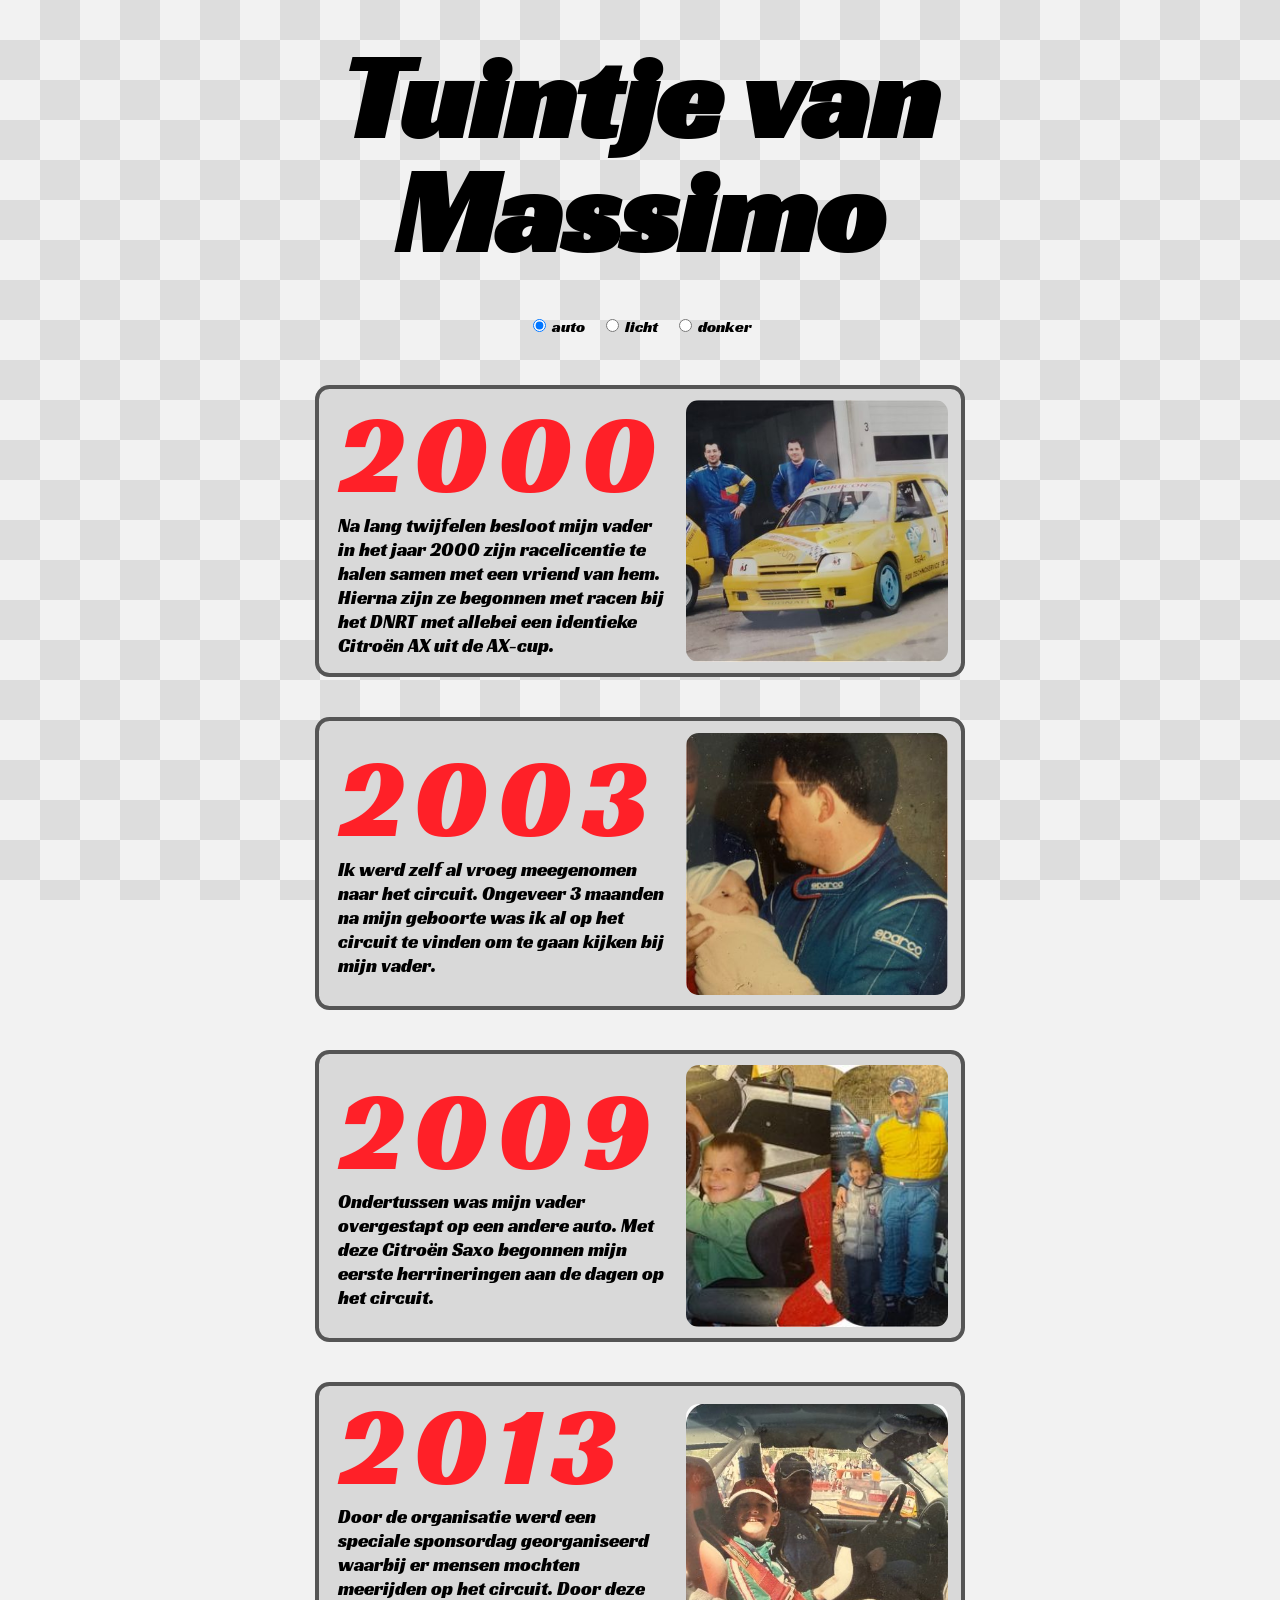
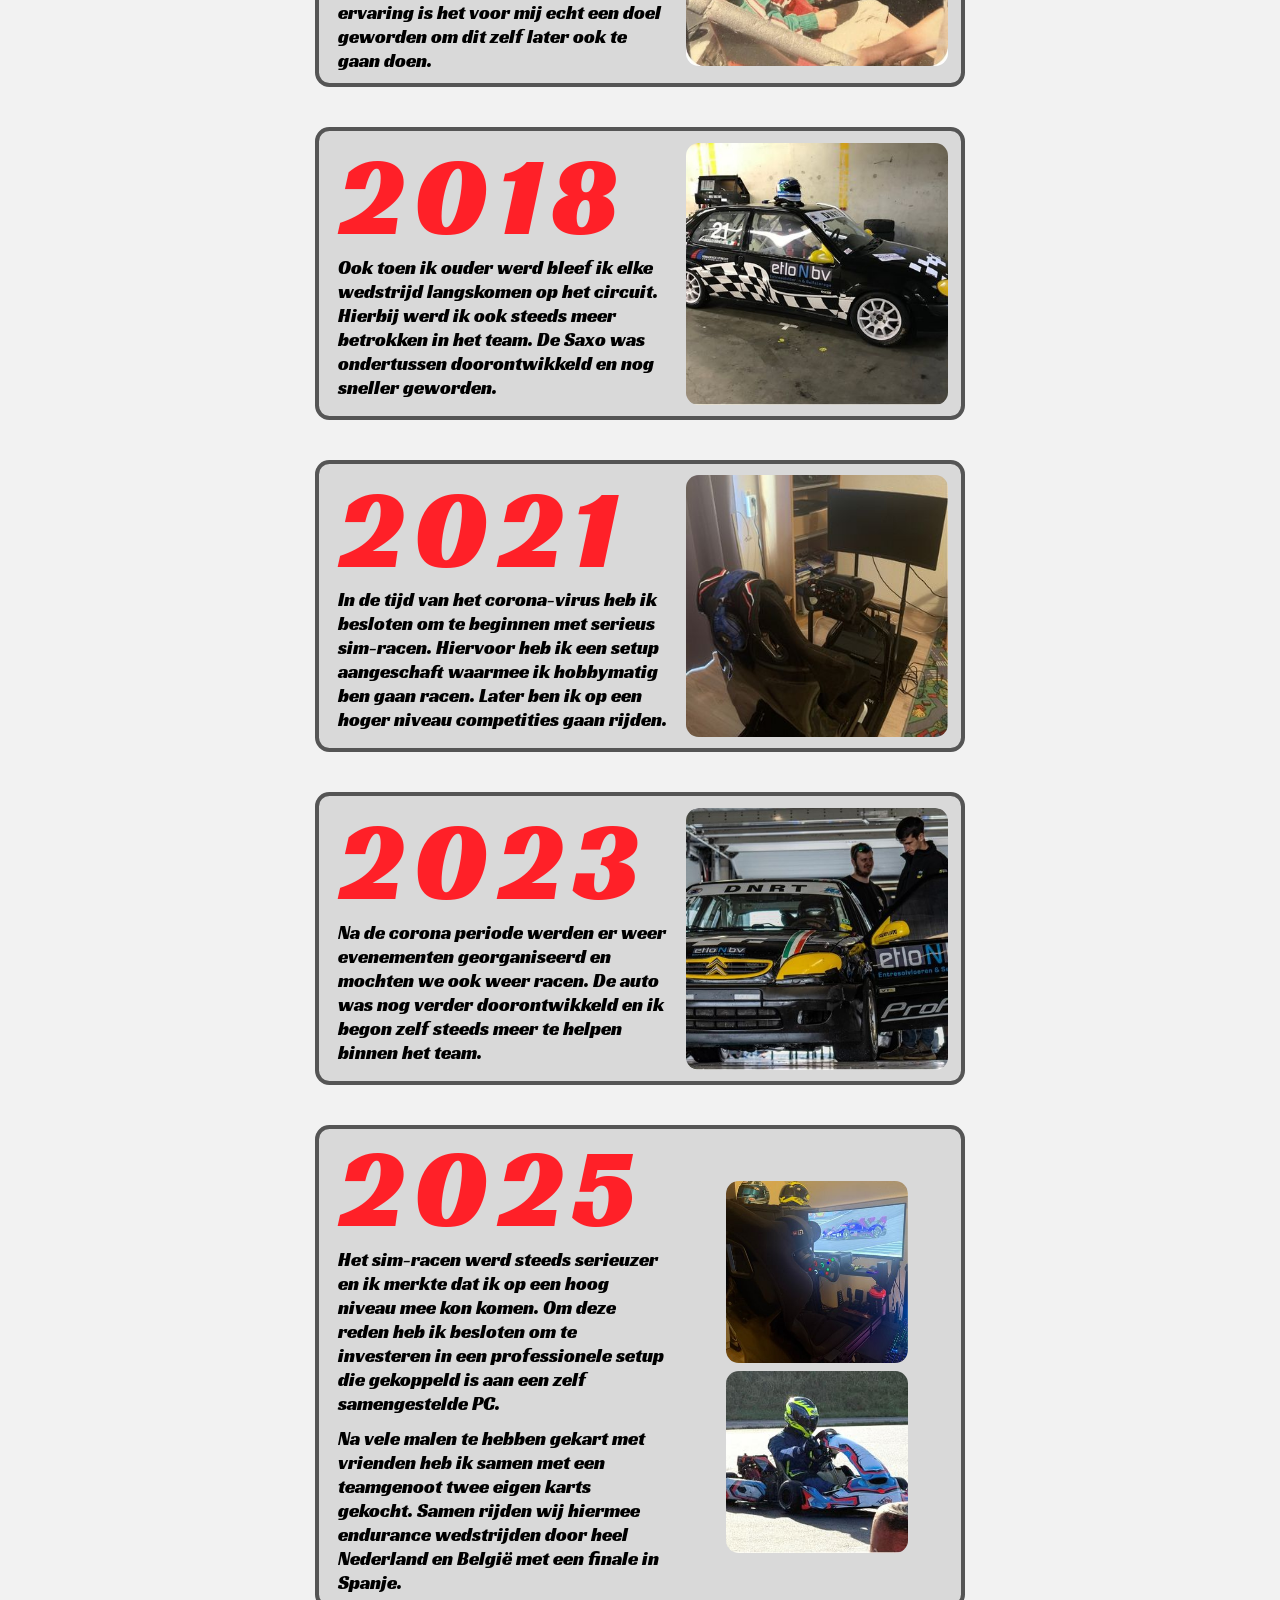
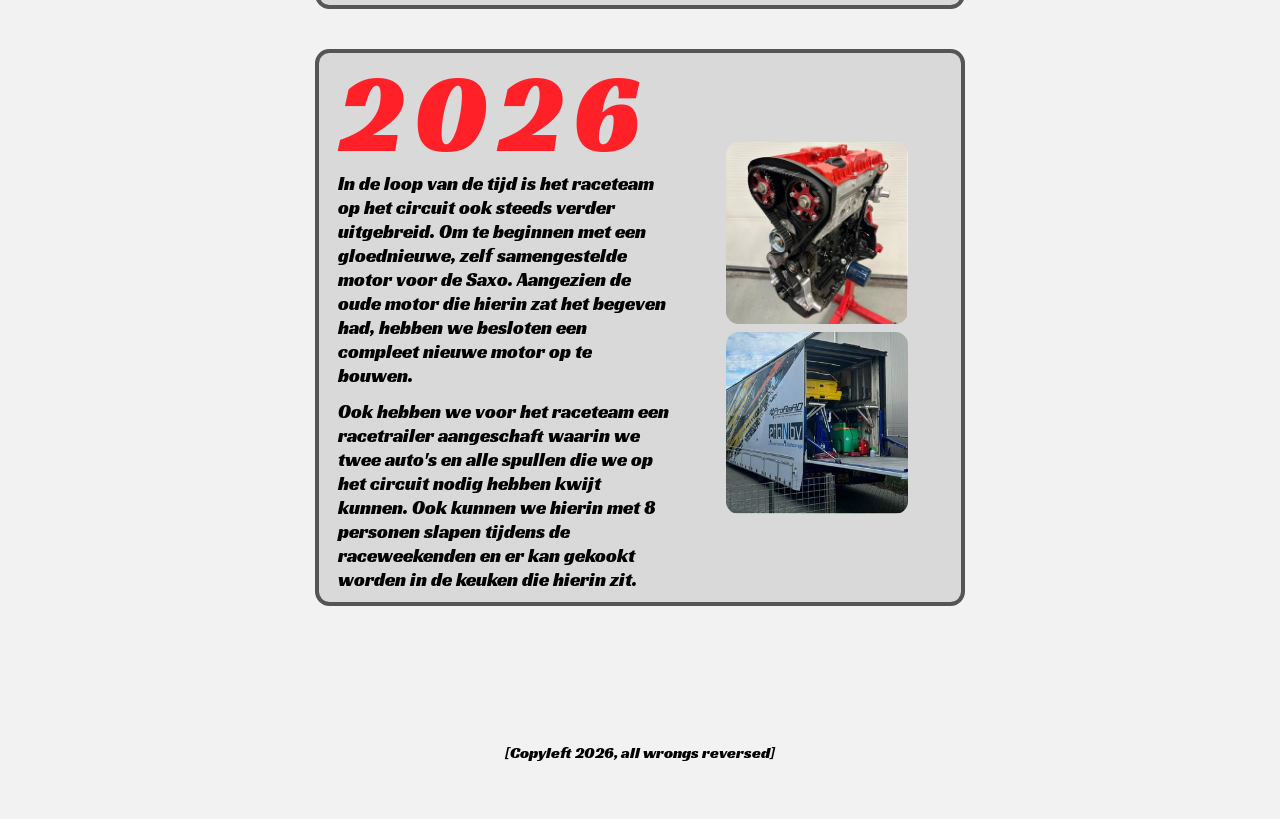
==== index.html @ b7ba2914 "feedback verwerkt (geen classes gebruiken) + netheid code verbeterd" ====
<!doctype html>
<html lang="en">
  <head>
    <meta charset="UTF-8" />
    <meta name="viewport" content="width=device-width, initial-scale=1.0" />
    <meta name="author" content="Massimo Benedetti" />
    <meta name="color-scheme" content="dark light" />

  
    </style>
    <title>Tuintje van Massimo</title>

    <link rel="stylesheet" href="./assets/style/normal.css" />

    <!-- Importeer het webring component, voeg jouw eigen domein toe in data-page -->
    <script
      data-page="[https://massimobenedetti.nl]"
      src="https://massimobenedetti.nl/webring.js"
      defer
    ></script>
  </head>


  <body>


   <main>

      <header>
      <h1>
        Tuintje van<br>
        Massimo

      </h1>
    </header>

  
  <nav>
    <label>
        <input type="radio" name="theme" value="auto-theme" checked>
        auto
    </label>

    <label>
        <input type="radio" name="theme" value="light-theme">
        licht
    </label>

    <label>
        <input type="radio" name="theme" value="dark-theme">
        donker
    </label>
  </nav>

      <section>
        <article>
          <h2>2000</h2>
          <p>
            Na lang twijfelen besloot mijn vader in het jaar 2000
            zijn racelicentie te halen samen met een vriend van hem.
            Hierna zijn ze begonnen met racen bij het DNRT met 
            allebei een identieke Citroën AX uit de AX-cup.
          </p>
        </article>

        <img
        src="images/2000.jpg"
        alt="Eerste raceauto papa"
        >
      </section>


      <section>
        <article>
          <h2>2003</h2>
          <p>
            Ik werd zelf al vroeg meegenomen naar het circuit. 
            Ongeveer 3 maanden na mijn geboorte was ik al op het 
            circuit te vinden om te gaan kijken bij mijn vader.
            
          </p>
        </article>

        <img
        src="images/2003.jpg"
        alt="ik als baby bij mijn vader"
        >
      </section>


      <section>
        <article>
          <h2>2009</h2>
          <p>
            Ondertussen was mijn vader overgestapt op een andere 
            auto. Met deze Citroën Saxo begonnen mijn eerste 
            herrineringen aan de dagen op het circuit.
          </p>
        </article>

        <img
        src="images/2009.jpg"
        alt="mijn eerste herrineringen op het circuit"
        >
      </section>


      <section>
        <article>
          <h2>2013</h2>
          <p>
            Door de organisatie werd een speciale sponsordag
            georganiseerd waarbij er mensen mochten meerijden
            op het circuit. Door deze ervaring is het voor mij
            echt een doel geworden om dit zelf later ook te 
            gaan doen.
          </p>
        </article>

        <img
        src="images/2013.jpg"
        alt="meerijden tijdens een sponsordag"
        >
      </section>


      <section>
        <article>
          <h2>2018</h2>
          <p>
           Ook toen ik ouder werd bleef ik elke wedstrijd
           langskomen op het circuit. Hierbij werd ik ook
           steeds meer betrokken in het team. De Saxo was
           ondertussen doorontwikkeld en nog sneller geworden.
          </p>
        </article>

        <img
        src="images/2018.jpg"
        alt="Raceauto 2018"
        >
      </section>


      <section>
        <article>
          <h2>2021</h2>
          <p>
            In de tijd van het corona-virus heb ik besloten om
            te beginnen met serieus sim-racen. Hiervoor heb ik
            een setup aangeschaft waarmee ik hobbymatig ben 
            gaan racen. Later ben ik op een hoger niveau
            competities gaan rijden.
          </p>
        </article>

        <img
        src="images/2021.jpg"
        alt="Mijn simrace setup"
        >
      </section>


      <section>
        <article>
          <h2>2023</h2>
          <p>
            Na de corona periode werden er weer evenementen 
            georganiseerd en mochten we ook weer racen.
            De auto was nog verder doorontwikkeld en ik begon
            zelf steeds meer te helpen binnen het team.
          </p>
        </article>

        <img
        src="images/2023.jpg"
        alt="Ik tijdens een raceweekend"
        >
      </section>


      <section>
        <article>
          <h2>2025</h2>
          <p>
            Het sim-racen werd steeds serieuzer en ik merkte
            dat ik op een hoog niveau mee kon komen. Om deze
            reden heb ik besloten om te investeren in een
            professionele setup die gekoppeld is aan een 
            zelf samengestelde PC.
          </p>

          <p>
            Na vele malen te hebben gekart met vrienden heb ik
            samen met een teamgenoot twee eigen karts gekocht.
            Samen rijden wij hiermee endurance wedstrijden door 
            heel Nederland en België met een finale in Spanje.
          </p>
        </article>

        <figure>
          <img
          src="images/2025-1.jpg"
          alt="Mijn simrace setup"
          >

          <img
          src="images/2025-2.jpg"
          alt="Mijn kart"
          >
        </figure>
      </section>


      <section>
        <article>
        <h2>2026</h2>
        <p>
          In de loop van de tijd is het raceteam op het circuit
          ook steeds verder uitgebreid. Om te beginnen met een 
          gloednieuwe, zelf samengestelde motor voor de Saxo.
          Aangezien de oude motor die hierin zat het begeven had,
          hebben we besloten een compleet nieuwe motor op te bouwen.
        </p>

        <p>
          Ook hebben we voor het raceteam een racetrailer
          aangeschaft waarin we twee auto's en alle spullen die 
          we op het circuit nodig hebben kwijt kunnen. Ook kunnen
          we hierin met 8 personen slapen tijdens de raceweekenden
          en er kan gekookt worden in de keuken die hierin zit.
        </p>
      </article>

      <figure>
        <img
        src="images/2026-1.jpg"
        alt="De nieuwe racemotor"
        >

        <img
        src="images/2026-2.jpg"
        alt="De racetrailer"
        >
      </figure>
    </section>

      </main>

    <footer>
      <p>[Copyleft 2026, all wrongs reversed]</p>
    </footer>
    
  </body>
</html>
---- assets/style/normal.css ----
/* HIER KOMT JOUW CSS */
@font-face {
  font-family: "Racing Sans One";
  src: url("../../../fonts/RacingSansOne-Regular kopie.ttf") format("truetype");
  font-weight: 400;
  font-style: normal;
}


html {
  color-scheme: light dark;

  --background: light-dark(#f2f2f2, #242424);
  --card-background: light-dark(#d9d9d9, #303030);
  --color: light-dark(#000000, #ffffff);
  --border: light-dark(#555555, #a9a9a9);
  --pattern: light-dark(#dddddd, #2d2d2d);
  --accent: #ff2028;
}

html:has( [value="light-theme"]:checked ) {
  color-scheme:light;
}

html:has( [value="dark-theme"]:checked ) {
  color-scheme:dark;
}

body {
  
  background-color: var(--background);
  color: var(--color);

  font-family: "Racing Sans One", sans-serif;
}


/* ACHTERGROND */
body {
  background-color: var(--background);

  background-image:
  linear-gradient(
    45deg,
    var(--pattern) 25%,
    transparent 25%,
    transparent 75%,
    var(--pattern) 75%
  ),
  linear-gradient(
    45deg,
    var(--pattern) 25%,
    transparent 25%,
    transparent 75%,
    var(--pattern) 75%
  );
  background-size: 5em 5em;
  background-position:
  0 0,
  2.5em 2.5em;

  background-attachment: fixed;
  
}

/* PAGINA */
main {
  width: min(100%, 650px);
  margin: 0 auto;
  padding: 2em 1.2em 3em;
}

/* DARKLIGHT WISSELAAR*/

nav {
  display: flex;
  justify-content: center;
  gap: 1em;
  margin-bottom: 3em;
  color: var(--color);
}

nav label {
  cursor: pointer;
}


/* TITEL */
header {
  text-align: center;
  margin-bottom: 3em;
}

header h1 {
  margin: 0;
  color: var(--color);
  font-family: "Racing Sans One", sans-serif;
  line-height: 0.95;
  font-style: normal;
  font-size: 120px;
}

/* BLOKKEN TIJDLIJN */
section {
  display: grid;
  grid-template-columns: 1fr;
  gap: 1em;
  margin-bottom: 2.5em;
  padding: 0.7em 0.8em 0.7em 1.2em;
  background-color: var(--card-background);
  border: 4px solid var(--border);
  border-radius: 0.9em;
}

/* LAYOUT LAPTOP FORMAAT */
@media (width > 40em) {
  section {
    grid-template-columns: 19fr 15fr;
    align-items: center;
  }
}

/* JAARTALLEN */
section article h2 {
  margin: 0 0 0.1em;
  color: #ff2028;
  font-family: "Racing Sans One" , sans-serif;
  font-size: clamp(5rem, 20vw, 7rem);
  line-height: 0.85;
  font-style: normal;
  font-weight: 400;
  letter-spacing: 0.08em;
}

/* TEKSTEN */
section article p {
  margin: 0.6em 0 0;
  color: var(--color);
  font-family: "Racing Sans One", sans-serif;
  font-size: clamp(0.85rem, 2.8vw, 1.2rem);
  line-height: 1.25;
  font-style: normal;
  font-weight: 400;
}

/* ENKELE AFBEELDINGEN */
section > img {
  display: block;
  width: 100%;
  aspect-ratio: 1/1;
  object-fit: cover;
  border-radius: 0.8em;
}

/* DUBBELE AFBEELDINGEN */
figure {
  display: grid;
  grid-template-columns: 1fr;
  gap: 0.5em;
}


figure img {
  display: block;
  width: 100%;
  aspect-ratio: 1/1;
  object-fit: cover;
  border-radius: 0.8em;
}
  
/* VOETER */

footer{
  text-align: center;
  padding: 2em;
  color: var(--color);
}



/* MOBIEL FORMAAT */

@media (width <= 40em) {
  main {
    width: 100%;
    padding: 1.2em 1em 2em;
  }

  header {
    margin-bottom: 2.5em;
  }

  header h1 {
    font-size: 12vw;
  }

  nav {
    margin-bottom: 2em;
  }

  section {
    grid-template-columns: 1fr;
    gap: 1em;
    margin-bottom: 2em;
    padding: 0.7em 0.7em 1em;
    border-radius: 0.8em;
  }

  section article h2 {
    font-size: 13vw;
    letter-spacing: 0.04em;
  }

  section article p {
    font-size: 3.2vw;
    line-height: 1.3;
  }

  section > img {
    width: 100%;
    aspect-ratio: 16/9;
    border-radius: 0.7em;
  }

  figure {
    grid-template-columns: 1fr 1fr;
    gap: 0.5em;
  }

  figure img {
    aspect-ratio: 1/1;
    border-radius: 0.7em;
  }
}


@keyframes --h1 {
  0% {
    scale:1;
  }
  100% {
    scale:1.2;
  }
}
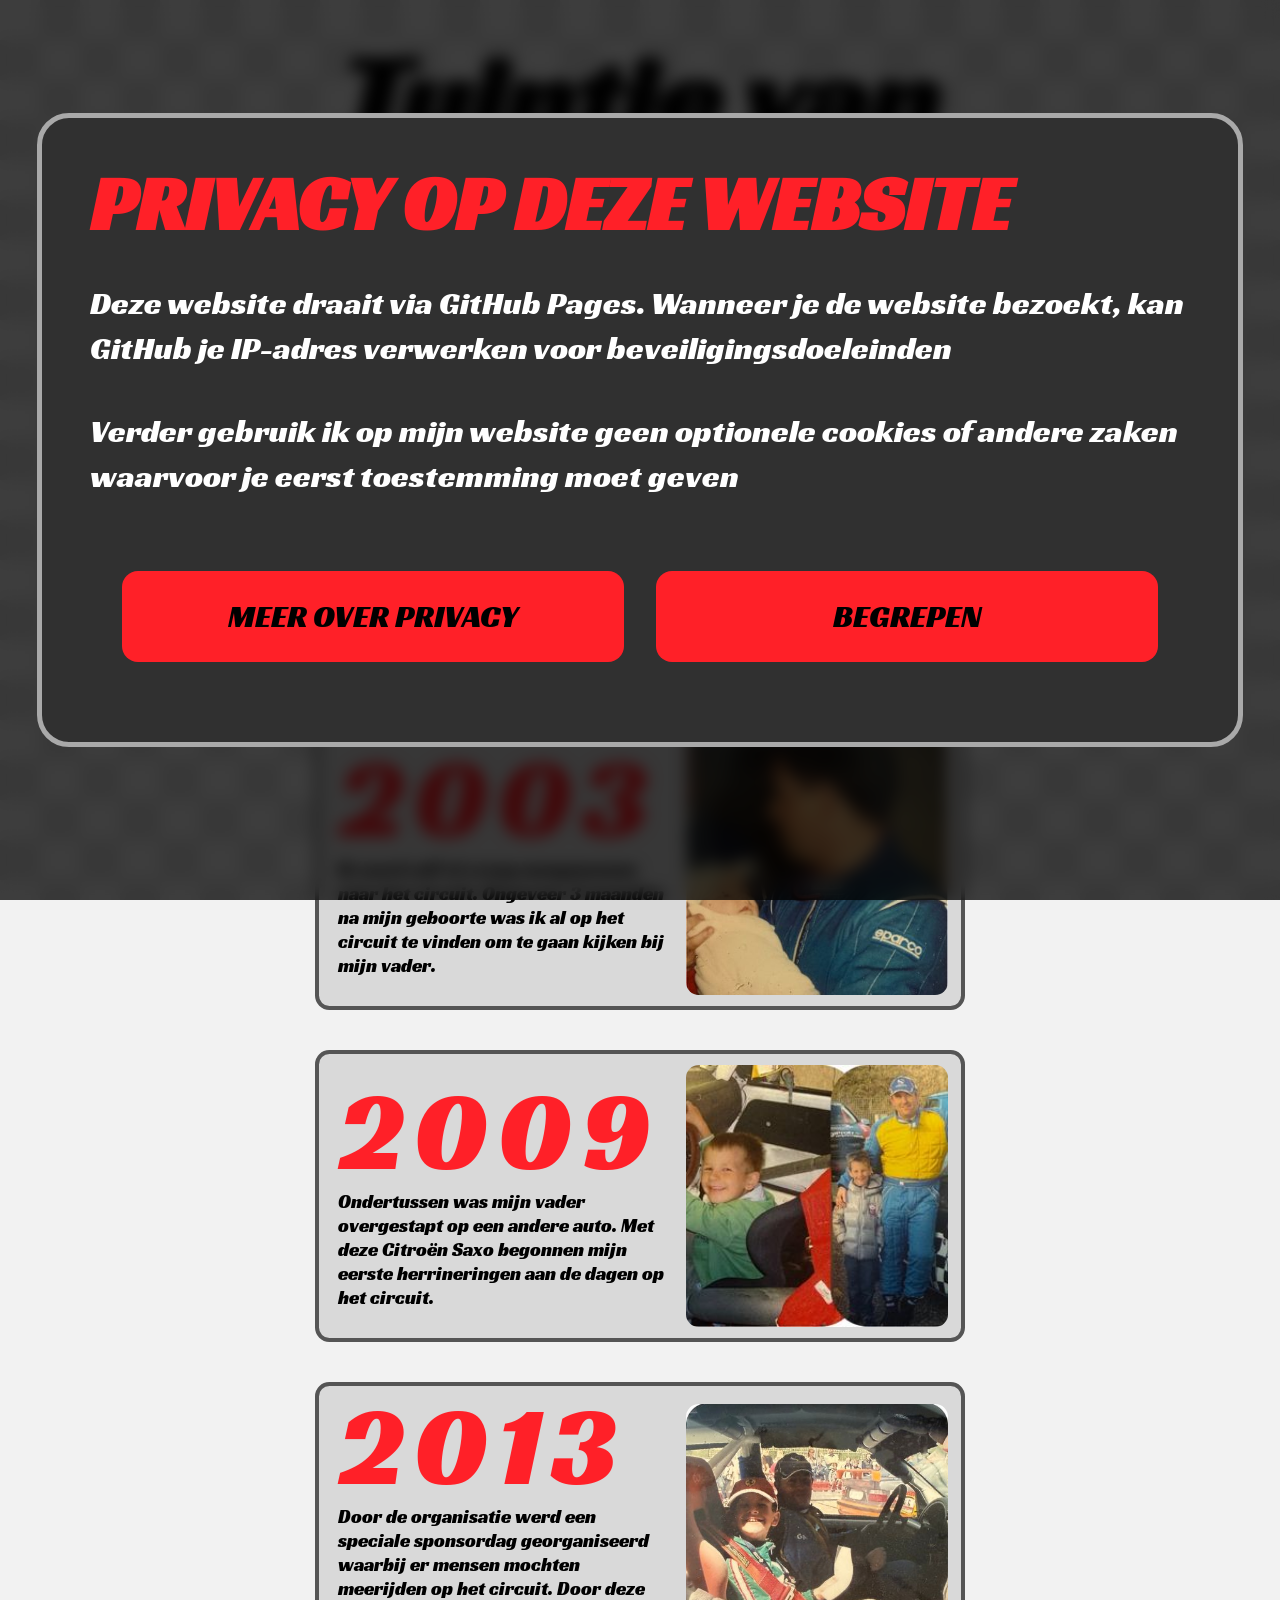
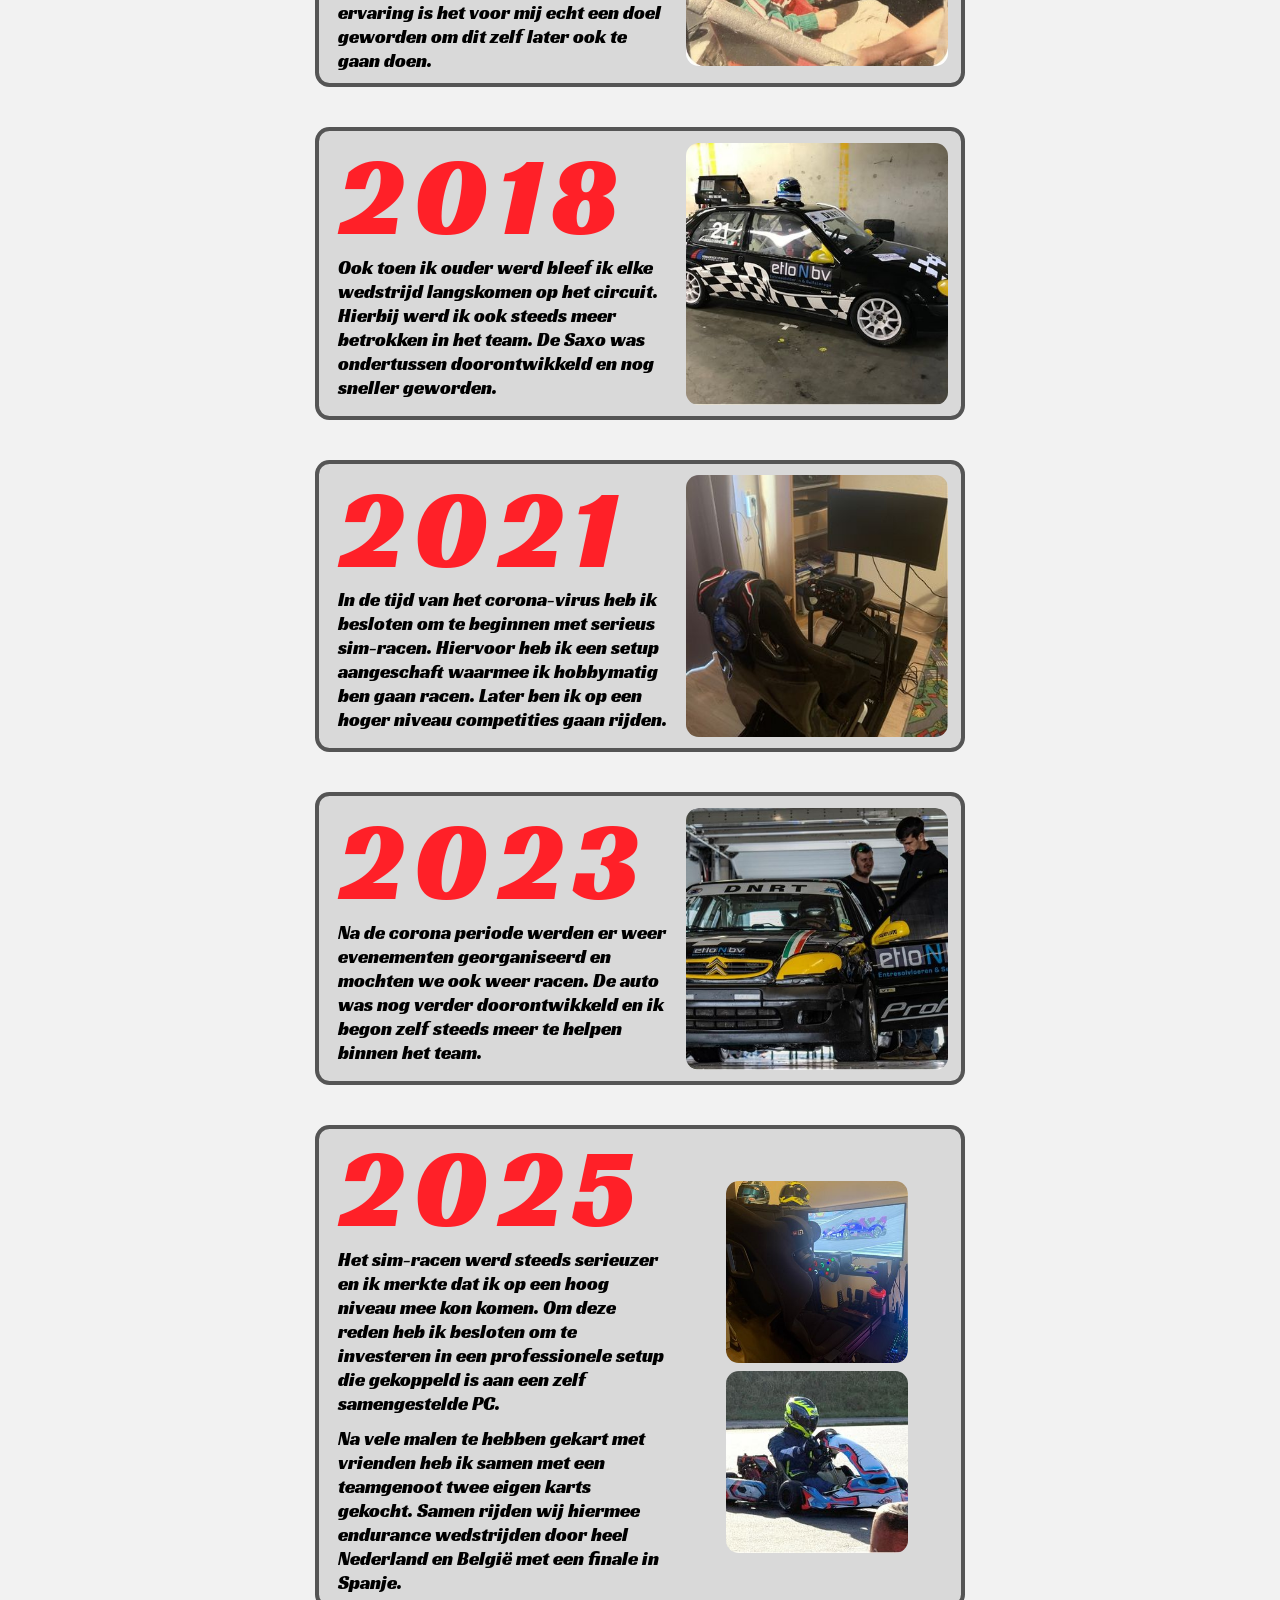
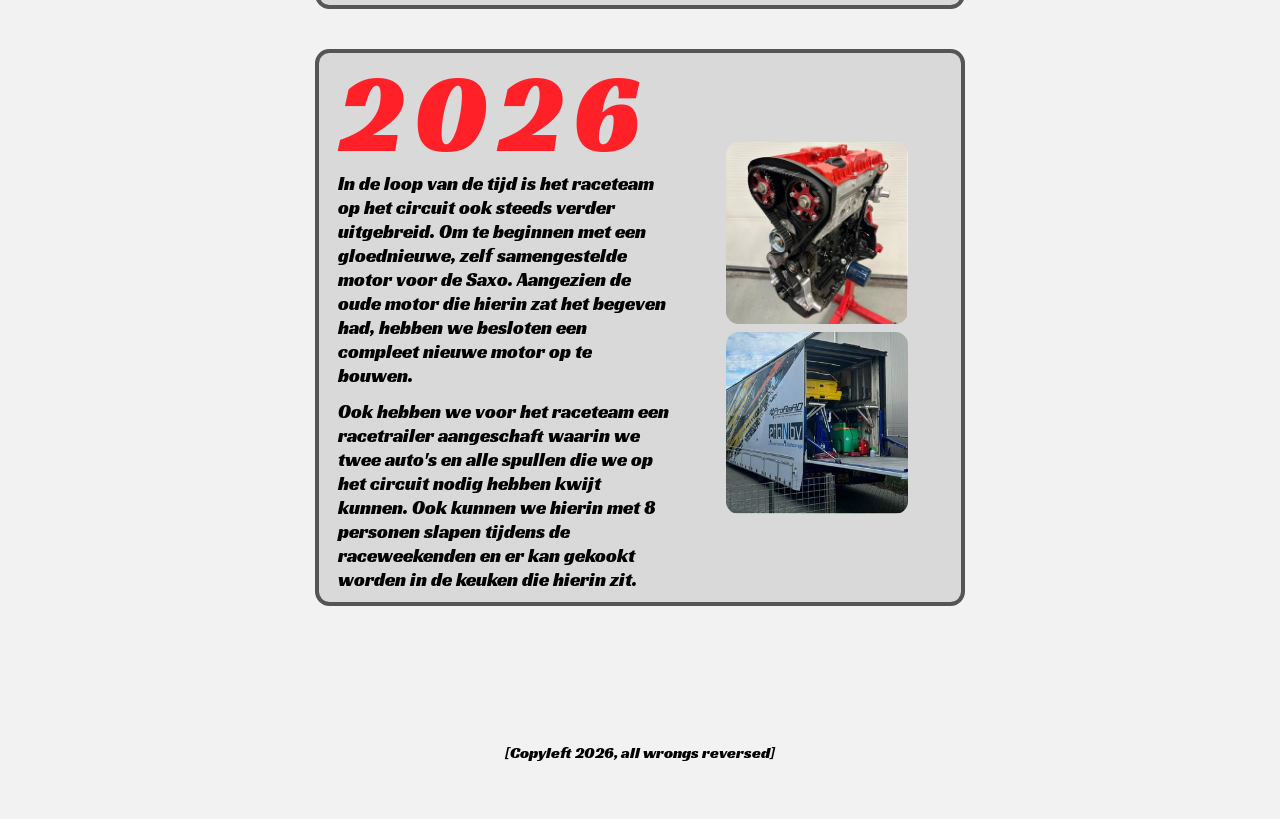
==== commit a046388e: "cookie pop-up toegevoegd" ====
--- a/index.html
+++ b/index.html
@@ -22,6 +22,138 @@
 
 
   <body>
+
+    <!-- PRIVACY OVERLAY -->  
+  <aside id="privacy-overlay">
+
+    <!-- KORTE MELDING -->
+  <section id="privacy-kort">
+
+    <header>
+      <h2>PRIVACY OP DEZE WEBSITE</h2>
+    </header>
+
+    <p>
+      Deze website draait via GitHub Pages. Wanneer je de website
+      bezoekt, kan GitHub je IP-adres verwerken voor
+      beveiligingsdoeleinden
+    </p>
+
+    <p>
+      Verder gebruik ik op mijn website geen optionele cookies
+      of andere zaken waarvoor je eerst toestemming moet geven
+    </p>
+
+    <footer>
+      <button id="meer-privacy">
+        MEER OVER PRIVACY
+      </button>
+
+      <button id="begrepen-kort">
+        BEGREPEN
+      </button>
+    </footer>
+
+  </section>   
+
+  <!-- UITGEBREIDE MELDING -->
+   <section id="privacy-uitgebreid" hidden>
+
+    <header>
+      <h2>PRIVACY &amp GEGEVENS</h2>
+    </header>
+
+    <article>
+
+      <h3>Wat gebeurt er als je mijn website bezoekt?</h3>
+
+      <p>
+        Mijn website wordt aangeboden via GitHub Pages. Om de 
+        dienst en de beveiliging ervan te ondersteunen, wordt
+        het IP-adres van een bezoeker door GitHub verwerkt.
+        Dit gebeurt op het moment dat je de website bezoekt.
+      </p>
+
+    </article>
+
+    <article>
+
+      <h3>Hoe zit het met optionele cookies?</h3>
+
+      <p>
+        Voor deze website heb ik geen optionele cookies of
+        analysetools toegevoegd waarvoor je toestemming moet 
+        geven.
+      </p>
+
+    </article>
+
+    <article>
+
+      <h3>Externe inhoud op deze website</h3>
+
+      <p>
+        De fonts die je op deze website ziet, worden rechtstreeks 
+        vanaf mijn eigen website geladen. Hiervoor wordt dus geen 
+        verbinding met een externe dienst gemaakt.
+      </p>
+
+    </article>
+
+    <article>
+
+      <h3>Waarom kan ik niets accepteren of weigeren?</h3>
+
+      <p>
+        Een cookiekeuze heeft alleeb zin wanneer je daadwerkelijk
+        kunt bepalen of bepaalde optionele cookies of diensten
+        worden gebruikt. Op mijn website is dat op dit moment 
+        niet het geval
+      </p>
+
+      <p>
+        Daarom kun je hier wel meer informatie lezen, maar hoef
+        je geen cookies te accepteren of weigeren.
+      </p>
+
+    </article>
+
+    <footer>
+
+      <button id="begrepen-uitgebreid">
+        BEGREPEN
+      </button>
+    </footer>
+   </section>
+  </aside> 
+
+
+ <script>
+  const privacyOverlay = document.querySelector("#privacy-overlay");
+  const privacyKort = document.querySelector("#privacy-kort");
+  const privacyUitgebreid = document.querySelector("#privacy-uitgebreid");
+
+  const meerPrivacy = document.querySelector("#meer-privacy");
+  const begrepenKort = document.querySelector("#begrepen-kort");
+  const begrepenUitgebreid = document.querySelector("#begrepen-uitgebreid");
+
+
+  meerPrivacy.addEventListener("click", function () {
+    privacyKort.hidden = true;
+    privacyUitgebreid.hidden = false;
+  });
+
+
+  begrepenKort.addEventListener("click", function () {
+    privacyOverlay.hidden = true;
+  });
+
+
+  begrepenUitgebreid.addEventListener("click", function () {
+    privacyOverlay.hidden = true;
+  });
+</script>
+  
 
 
    <main>
--- a/assets/style/normal.css
+++ b/assets/style/normal.css
@@ -243,3 +243,221 @@
   }
 }
 
+/* PRIVACY OVERLAY */
+
+#privacy-overlay {
+  position: fixed;
+  inset: 0;
+  z-index: 1000;
+
+  display: flex;
+  justify-content: center;
+  align-items: center;
+
+  padding: 1.5em;
+
+  background-color: rgba(0, 0, 0, 0.75);
+  backdrop-filter: blur(8px);
+  -webkit-backdrop-filter: blur(8px);
+}
+
+/* PRIVACY VENSTER */
+
+#privacy-overlay section {
+  width: min(100%, 1100px);
+  max-height: 90vh;
+
+  overflow-y: auto;
+  display: block;
+  padding: 3em;
+  background-color: #303030;
+  border: 5px solid #a9a9a9;
+  border-radius: 2em;
+  color: #ffffff;
+}
+
+/* KORTE MELDING */
+
+#privacy-kort {
+  max-width: 1100px;
+}
+
+#privacy-kort header {
+  display: flex;
+  align-items: center;
+  gap: 1em;
+  margin-bottom: 2em;
+  text-align: left;
+}
+
+#privacy-kort h2 {
+  margin: 0;
+  color: #ff2028;
+  font-family: "Racing Sans One", sans-serif;
+  font-size: clamp(2.5rem, 6vw, 5rem);
+  line-height: 1;
+}
+
+#privacy-kort p {
+  margin: 1.2em 0;
+  font-family: "Racing Sans One", sans-serif;
+  font-size: clamp(1.2rem, 2.5vw, 2rem);
+  line-height: 1.4;
+}
+
+/* KNOPPEN */
+
+#privacy-overlay footer {
+  display: grid;
+  grid-template-columns: 1fr 1fr;
+  gap: 2em;
+  margin-top: 2.5em;
+}
+
+#privacy-overlay button,
+#privacy-overlay a {
+  min-height: 70px;
+  display: flex;
+  justify-content: center;
+  align-items: center;
+  padding: 0.8em 1em;
+  border: 0;
+  border-radius: 0.5em;
+  background-color: #ff2028;
+  color: #000000;
+  font-family: "Racing Sans One", sans-serif;
+  font-size: clamp(1.2rem, 2.5vw, 2rem);
+  cursor: pointer;
+}
+
+#privacy-overlay button:hover,
+#privacy-overlay a:hover {
+  background-color: #ffffff;
+}
+
+/* UITGEBREIDE MELDING */
+
+#privacy-uitgebreid {
+  width: min(100%, 800px);
+  max-height: 78vh;
+  overflow-y: auto;
+  padding: 2em 2.5em;
+}
+
+#privacy-uitgebreid > header {
+  margin-bottom: 2em;
+  text-align: center;
+}
+
+#privacy-uitgebreid > header h2 {
+  margin: 0;
+  color: #ff2028;
+  font-family: "Racing Sans One", sans-serif;
+  font-size: 4rem;
+  line-height: 1;
+}
+
+#privacy-uitgebreid article {
+  margin-bottom: 1.5em;
+}
+
+#privacy-uitgebreid article h3 {
+  margin: 0 0 0 0.35em;
+  color: #ffffff;
+  font-family: "Racing Sans One", sans-serif;
+  font-size: 1.6rem;
+  line-height: 1.1;
+}
+
+#privacy-uitgebreid article p {
+  margin: 0.3em 0;
+  color: #d9d9d9;
+  font-family: "Racing Sans One", sans-serif;
+  font-size: 1.1rem;
+  line-height: 1.35;
+}
+
+#privacy-uitgebreid > footer {
+  display: flex;
+  flex-direction: column;
+  align-items: center;
+  gap: 1em;
+  margin-top: 1.5em;
+}
+
+#privacy-uitgebreid > footer button {
+  width: 400px;
+}
+
+/* HIDDEN */
+
+#privacy-overlay [hidden] {
+  display: none;
+}
+
+
+/* MOBIEL */
+
+@media (width <= 40em) {
+
+  #privacy-overlay {
+    padding: 0.8em;
+  }
+
+  #privacy-overlay section {
+    max-height: 94vh;
+    padding: 1.5em;
+    border-width: 3px;
+    border-radius: 1.2em;
+  }
+
+  #privacy-kort header {
+    flex-direction: column;
+    text-align: center;
+  }
+
+  #privacy-kort h2 {
+    font-size: 10vw;
+  }
+
+  #privacy-kort p {
+    font-size: 4.5vw;
+  }
+
+  #privacy-overlay footer {
+    grid-template-columns: 1fr;
+    gap: 0.8em;
+  }
+
+  #privacy-uitgebreid {
+    width: 100%;
+    max-height: 92vh;
+    padding: 1.3em;
+  }
+
+  #privacy-uitgebreid > header {
+    margin-bottom: 1.8em;
+  }
+
+  #privacy-uitgebreid > header h2 {
+    font-size: 10vw;
+  }
+
+  #privacy-uitgebreid article h3 {
+    font-size: 5vw;
+  }
+
+  #privacy-uigebreid article p {
+    font-size: 3.8vw;
+    line-height: 1.35;
+  }
+
+  #privacy-uitgebreid > footer {
+    grid-template-columns: 1fr;
+    gap: 0.8em;
+  }
+}
+
+[hidden] {
+  display: none  !important;
+}
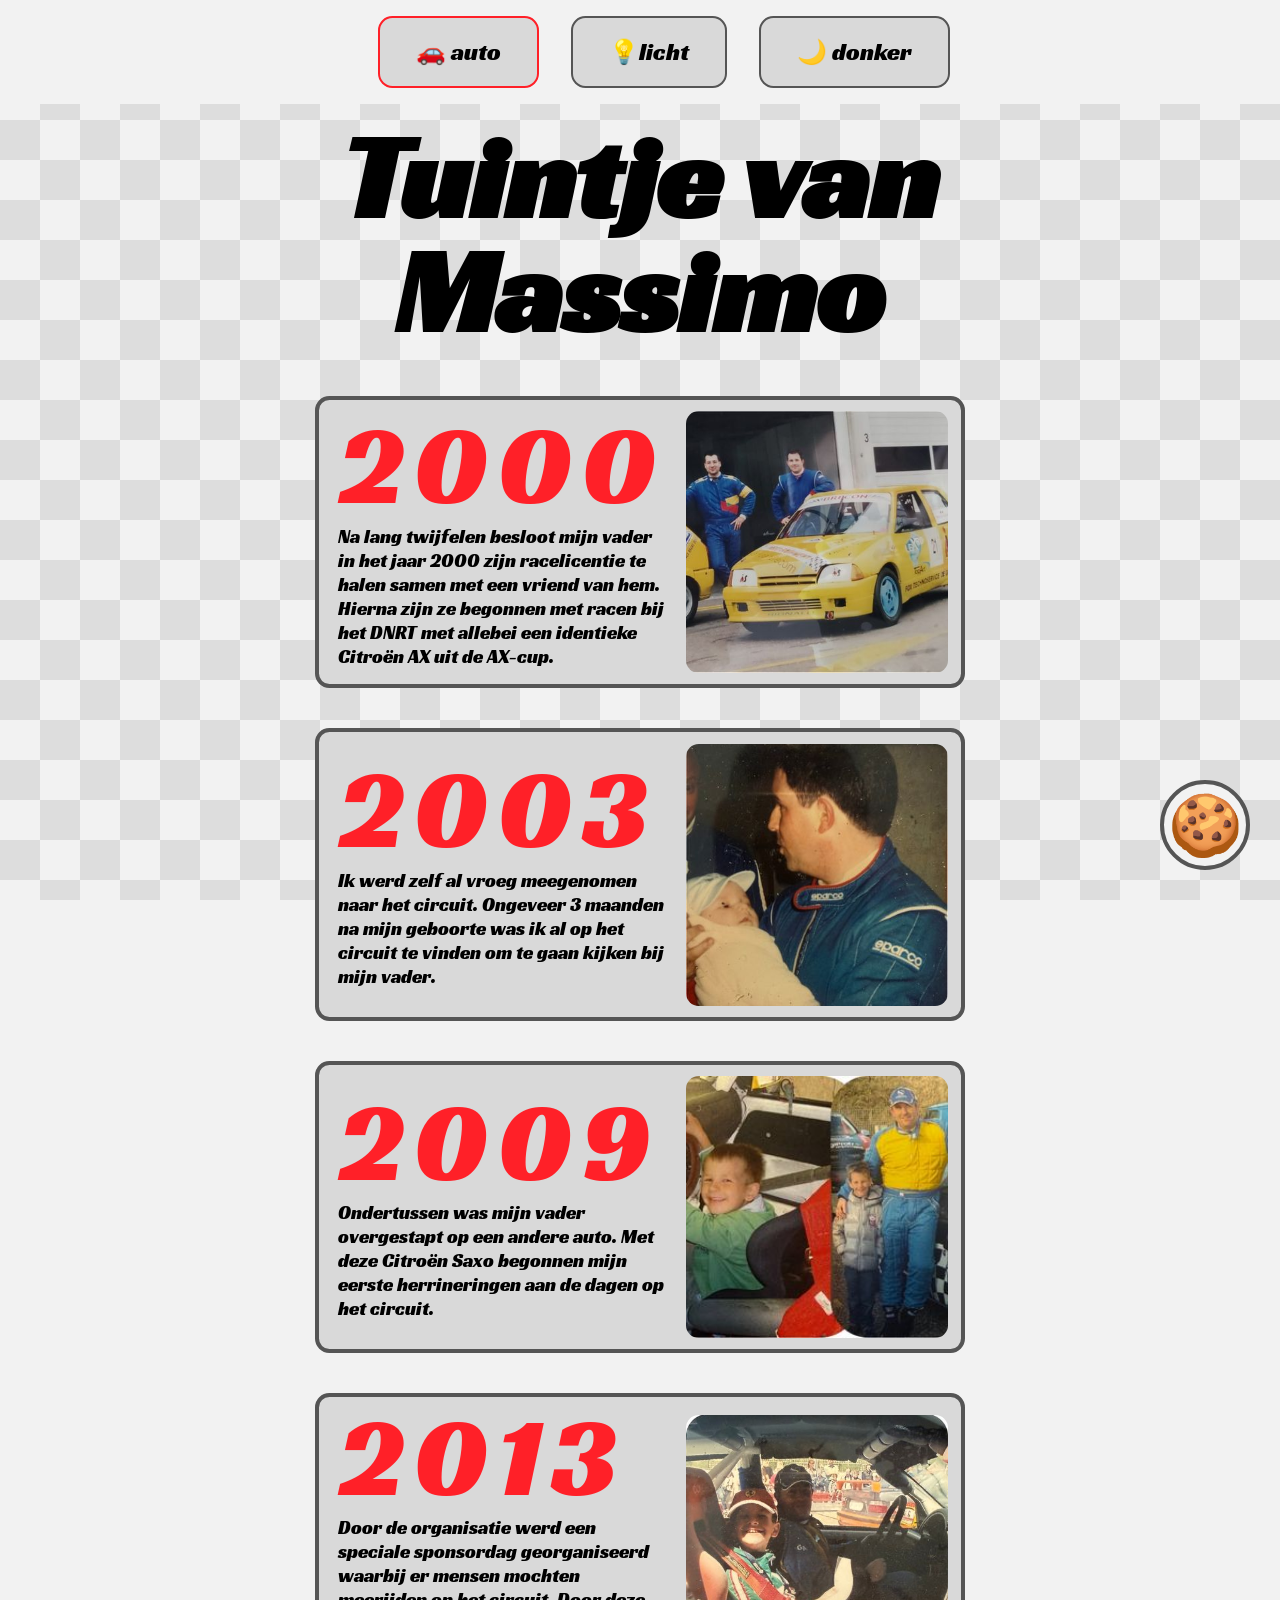
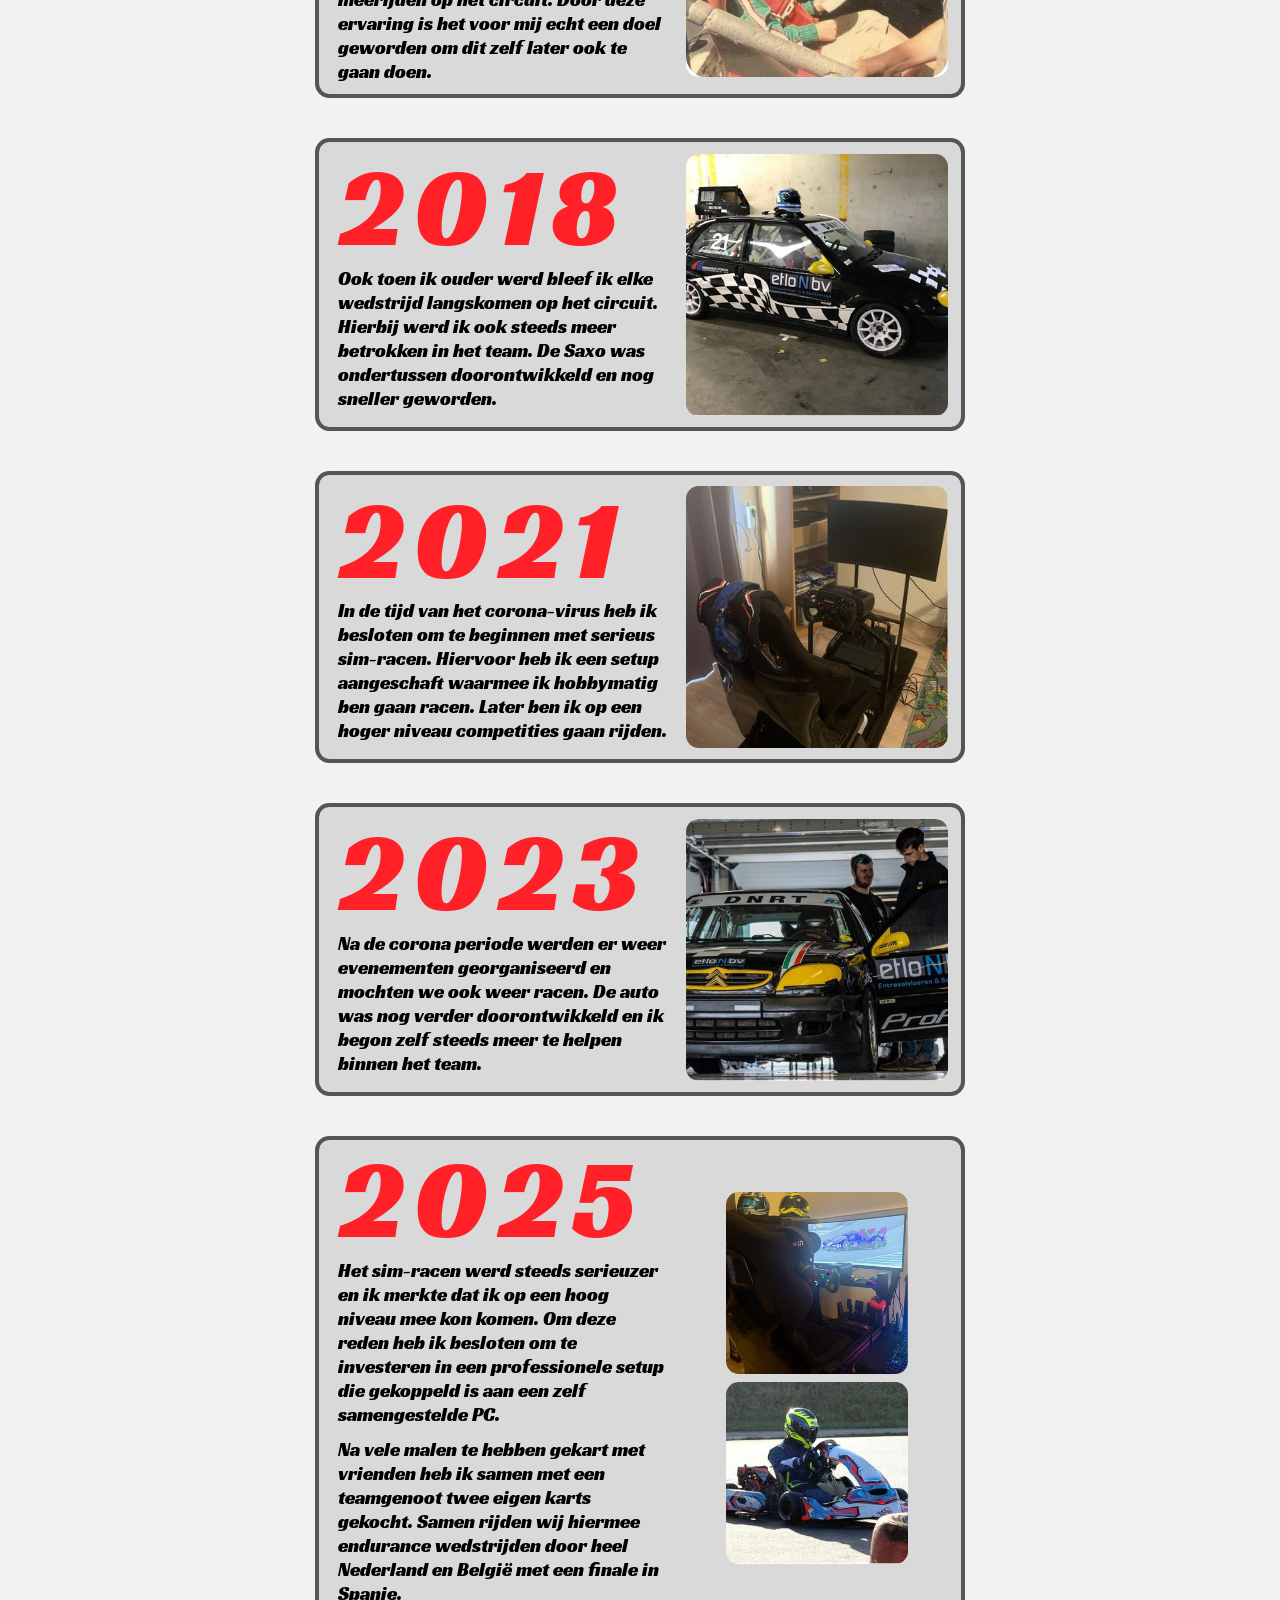
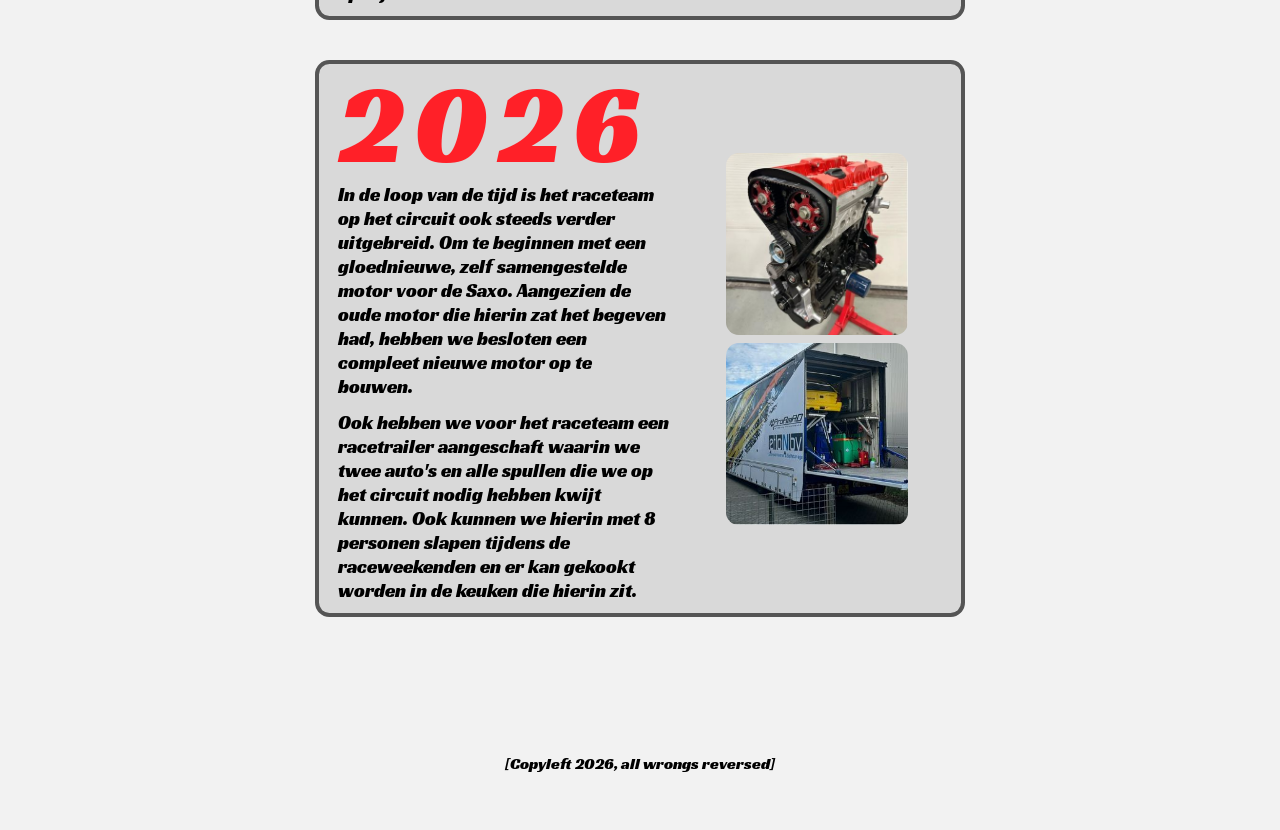
==== commit 661f1d9e: "feedback privacy-info + regelaar light/dark mode aangepast" ====
--- a/index.html
+++ b/index.html
@@ -23,138 +23,42 @@
 
   <body>
 
-    <!-- PRIVACY OVERLAY -->  
-  <aside id="privacy-overlay">
-
-    <!-- KORTE MELDING -->
-  <section id="privacy-kort">
-
-    <header>
-      <h2>PRIVACY OP DEZE WEBSITE</h2>
-    </header>
-
-    <p>
-      Deze website draait via GitHub Pages. Wanneer je de website
-      bezoekt, kan GitHub je IP-adres verwerken voor
-      beveiligingsdoeleinden
-    </p>
-
-    <p>
-      Verder gebruik ik op mijn website geen optionele cookies
-      of andere zaken waarvoor je eerst toestemming moet geven
-    </p>
-
-    <footer>
-      <button id="meer-privacy">
-        MEER OVER PRIVACY
-      </button>
-
-      <button id="begrepen-kort">
-        BEGREPEN
-      </button>
-    </footer>
-
-  </section>   
-
-  <!-- UITGEBREIDE MELDING -->
-   <section id="privacy-uitgebreid" hidden>
-
-    <header>
-      <h2>PRIVACY &amp GEGEVENS</h2>
-    </header>
-
-    <article>
-
-      <h3>Wat gebeurt er als je mijn website bezoekt?</h3>
-
-      <p>
-        Mijn website wordt aangeboden via GitHub Pages. Om de 
-        dienst en de beveiliging ervan te ondersteunen, wordt
-        het IP-adres van een bezoeker door GitHub verwerkt.
-        Dit gebeurt op het moment dat je de website bezoekt.
-      </p>
-
-    </article>
-
-    <article>
-
-      <h3>Hoe zit het met optionele cookies?</h3>
-
-      <p>
-        Voor deze website heb ik geen optionele cookies of
-        analysetools toegevoegd waarvoor je toestemming moet 
-        geven.
-      </p>
-
-    </article>
-
-    <article>
-
-      <h3>Externe inhoud op deze website</h3>
-
-      <p>
-        De fonts die je op deze website ziet, worden rechtstreeks 
-        vanaf mijn eigen website geladen. Hiervoor wordt dus geen 
-        verbinding met een externe dienst gemaakt.
-      </p>
-
-    </article>
-
-    <article>
-
-      <h3>Waarom kan ik niets accepteren of weigeren?</h3>
-
-      <p>
-        Een cookiekeuze heeft alleeb zin wanneer je daadwerkelijk
-        kunt bepalen of bepaalde optionele cookies of diensten
-        worden gebruikt. Op mijn website is dat op dit moment 
-        niet het geval
-      </p>
-
-      <p>
-        Daarom kun je hier wel meer informatie lezen, maar hoef
-        je geen cookies te accepteren of weigeren.
-      </p>
-
-    </article>
-
-    <footer>
-
-      <button id="begrepen-uitgebreid">
-        BEGREPEN
-      </button>
-    </footer>
-   </section>
-  </aside> 
-
-
- <script>
-  const privacyOverlay = document.querySelector("#privacy-overlay");
-  const privacyKort = document.querySelector("#privacy-kort");
-  const privacyUitgebreid = document.querySelector("#privacy-uitgebreid");
-
-  const meerPrivacy = document.querySelector("#meer-privacy");
-  const begrepenKort = document.querySelector("#begrepen-kort");
-  const begrepenUitgebreid = document.querySelector("#begrepen-uitgebreid");
-
-
-  meerPrivacy.addEventListener("click", function () {
-    privacyKort.hidden = true;
-    privacyUitgebreid.hidden = false;
-  });
-
-
-  begrepenKort.addEventListener("click", function () {
-    privacyOverlay.hidden = true;
-  });
-
-
-  begrepenUitgebreid.addEventListener("click", function () {
-    privacyOverlay.hidden = true;
-  });
-</script>
+    <!--PRIVACY DIALOG-->
+    
+    <button id="privacy-button" commandfor="mydialog" command="show-modal">
+      🍪
+    </button>
+
+    <dialog id="mydialog">
+      <form method="dialog">
+        <h3>Privacy op deze website</h3>
+
+        <h4>Wat gebeurt er als je mijn website 
+          bezoekt?</h4>
+        <p>Mijn website wordt aangeboden via GitHub Pages. Om deze dienst te 
+          beveiligen en verder te ontwikkelen, wordt
+          het IP-adres van een bezoeker door GitHub
+          verwerkt. Dit gebeurt op het moment dat
+          je mijn website bezoekt.
+
+        <h4>Waarom kan ik niets acceptereren 
+          of weigeren?</h4>
+        <p>Een cookiekeuze heeft alleen zin wanneer 
+          je daadwerkelijk kunt bepalen of bepaalde
+          optionele cookies of diensten worden
+          gebruikt. Op mijn website is dat niet het
+          geval.
+
+          Daarom kun je hier wel uitleg lezen,
+          maar hoef je geen cookies te 
+          accepteren of weigeren.
+        </p>
+        </p>
+        <button id="begrepen">Begrepen</button>
+      </form>
+    </dialog>
+
   
-
 
    <main>
 
@@ -162,7 +66,6 @@
       <h1>
         Tuintje van<br>
         Massimo
-
       </h1>
     </header>
 
@@ -170,17 +73,17 @@
   <nav>
     <label>
         <input type="radio" name="theme" value="auto-theme" checked>
-        auto
+        🚗 auto
     </label>
 
     <label>
         <input type="radio" name="theme" value="light-theme">
-        licht
+        💡licht
     </label>
 
     <label>
         <input type="radio" name="theme" value="dark-theme">
-        donker
+        🌙 donker
     </label>
   </nav>
 
--- a/assets/style/normal.css
+++ b/assets/style/normal.css
@@ -72,23 +72,46 @@
 
 /* DARKLIGHT WISSELAAR*/
 
+nav input {
+  display: none;
+}
+
 nav {
+  position: fixed;
+  top: 0;
+  left: 0;
+  width: 100%;
   display: flex;
   justify-content: center;
-  gap: 1em;
-  margin-bottom: 3em;
-  color: var(--color);
+  gap: 2em;
+  padding: 1em 1.5em;
+  background-color: var(--background);
+  color: var(--color);
+
+  z-index: 1000;
 }
 
 nav label {
+  padding: 0.8em 1.5em;
+  font-size: 1.5em;
+  border: 2px solid var(--border);
+  border-radius: 0.6em;
   cursor: pointer;
+  color: var(--color);
+  background-color: var(--card-background);
+}
+
+nav label:has(input:checked) {
+  border: 2px solid #ff2028
 }
 
 
 /* TITEL */
 header {
   text-align: center;
+  margin-top: 5em;
   margin-bottom: 3em;
+  
 }
 
 header h1 {
@@ -243,221 +266,81 @@
   }
 }
 
-/* PRIVACY OVERLAY */
-
-#privacy-overlay {
+/*PRIVACY DIALOG*/
+html:has(dialog:open) {
+      overflow-y:clip;
+    }
+
+dialog {
+  &::backdrop {
+    backdrop-filter: blur(10px);
+  }
+}
+
+dialog {
+  width: 60vw;
+  height: 75vh;
+
+  margin: auto;
+  border: 4px solid var(--border);
+  border-radius: 1.8em;
+}
+
+dialog h3 {
+  color: #ff2028;
+  font-size: 80px;
+  text-transform: uppercase;
+  text-align: center;
+  margin-top: 10px;
+  margin-bottom: 15px;
+}
+
+dialog h4 {
+  font-size: 40px;
+  margin-top: 15px;
+  margin-bottom: 0px;
+}
+
+dialog p {
+  margin-top: 2px;
+  margin-bottom: 25px;
+  font-size: 28px;
+  color:#d9d9d9
+}
+
+#begrepen {
+  font-family: "Racing Sans One", sans-serif;
+  font-size: 28px;
+  width: 35vw;
+  height: 6vw;
+  border: 3px solid var(--border);
+  border-radius: 0.7em;
+  display: block;
+  margin: 15px auto;
+  cursor: pointer;
+}
+
+#privacy-button {
   position: fixed;
-  inset: 0;
-  z-index: 1000;
-
-  display: flex;
-  justify-content: center;
-  align-items: center;
-
-  padding: 1.5em;
-
-  background-color: rgba(0, 0, 0, 0.75);
-  backdrop-filter: blur(8px);
-  -webkit-backdrop-filter: blur(8px);
-}
-
-/* PRIVACY VENSTER */
-
-#privacy-overlay section {
-  width: min(100%, 1100px);
-  max-height: 90vh;
-
-  overflow-y: auto;
-  display: block;
-  padding: 3em;
-  background-color: #303030;
-  border: 5px solid #a9a9a9;
-  border-radius: 2em;
-  color: #ffffff;
-}
-
-/* KORTE MELDING */
-
-#privacy-kort {
-  max-width: 1100px;
-}
-
-#privacy-kort header {
+  right: 30px;
+  bottom: 30px;
+
+  width: 90px;
+  height: 90px;
+
+  border-radius: 50%;
+  border: 4px solid var(--border);
+
+  background-color: light-dark(#f2f2f2, #242424);
+  color: light-dark(#000000, #ffffff);
+
+  font-size: 60px;
+
   display: flex;
   align-items: center;
-  gap: 1em;
-  margin-bottom: 2em;
-  text-align: left;
-}
-
-#privacy-kort h2 {
-  margin: 0;
-  color: #ff2028;
-  font-family: "Racing Sans One", sans-serif;
-  font-size: clamp(2.5rem, 6vw, 5rem);
-  line-height: 1;
-}
-
-#privacy-kort p {
-  margin: 1.2em 0;
-  font-family: "Racing Sans One", sans-serif;
-  font-size: clamp(1.2rem, 2.5vw, 2rem);
-  line-height: 1.4;
-}
-
-/* KNOPPEN */
-
-#privacy-overlay footer {
-  display: grid;
-  grid-template-columns: 1fr 1fr;
-  gap: 2em;
-  margin-top: 2.5em;
-}
-
-#privacy-overlay button,
-#privacy-overlay a {
-  min-height: 70px;
-  display: flex;
   justify-content: center;
-  align-items: center;
-  padding: 0.8em 1em;
-  border: 0;
-  border-radius: 0.5em;
-  background-color: #ff2028;
-  color: #000000;
-  font-family: "Racing Sans One", sans-serif;
-  font-size: clamp(1.2rem, 2.5vw, 2rem);
+
   cursor: pointer;
-}
-
-#privacy-overlay button:hover,
-#privacy-overlay a:hover {
-  background-color: #ffffff;
-}
-
-/* UITGEBREIDE MELDING */
-
-#privacy-uitgebreid {
-  width: min(100%, 800px);
-  max-height: 78vh;
-  overflow-y: auto;
-  padding: 2em 2.5em;
-}
-
-#privacy-uitgebreid > header {
-  margin-bottom: 2em;
-  text-align: center;
-}
-
-#privacy-uitgebreid > header h2 {
-  margin: 0;
-  color: #ff2028;
-  font-family: "Racing Sans One", sans-serif;
-  font-size: 4rem;
-  line-height: 1;
-}
-
-#privacy-uitgebreid article {
-  margin-bottom: 1.5em;
-}
-
-#privacy-uitgebreid article h3 {
-  margin: 0 0 0 0.35em;
-  color: #ffffff;
-  font-family: "Racing Sans One", sans-serif;
-  font-size: 1.6rem;
-  line-height: 1.1;
-}
-
-#privacy-uitgebreid article p {
-  margin: 0.3em 0;
-  color: #d9d9d9;
-  font-family: "Racing Sans One", sans-serif;
-  font-size: 1.1rem;
-  line-height: 1.35;
-}
-
-#privacy-uitgebreid > footer {
-  display: flex;
-  flex-direction: column;
-  align-items: center;
-  gap: 1em;
-  margin-top: 1.5em;
-}
-
-#privacy-uitgebreid > footer button {
-  width: 400px;
-}
-
-/* HIDDEN */
-
-#privacy-overlay [hidden] {
-  display: none;
-}
-
-
-/* MOBIEL */
-
-@media (width <= 40em) {
-
-  #privacy-overlay {
-    padding: 0.8em;
-  }
-
-  #privacy-overlay section {
-    max-height: 94vh;
-    padding: 1.5em;
-    border-width: 3px;
-    border-radius: 1.2em;
-  }
-
-  #privacy-kort header {
-    flex-direction: column;
-    text-align: center;
-  }
-
-  #privacy-kort h2 {
-    font-size: 10vw;
-  }
-
-  #privacy-kort p {
-    font-size: 4.5vw;
-  }
-
-  #privacy-overlay footer {
-    grid-template-columns: 1fr;
-    gap: 0.8em;
-  }
-
-  #privacy-uitgebreid {
-    width: 100%;
-    max-height: 92vh;
-    padding: 1.3em;
-  }
-
-  #privacy-uitgebreid > header {
-    margin-bottom: 1.8em;
-  }
-
-  #privacy-uitgebreid > header h2 {
-    font-size: 10vw;
-  }
-
-  #privacy-uitgebreid article h3 {
-    font-size: 5vw;
-  }
-
-  #privacy-uigebreid article p {
-    font-size: 3.8vw;
-    line-height: 1.35;
-  }
-
-  #privacy-uitgebreid > footer {
-    grid-template-columns: 1fr;
-    gap: 0.8em;
-  }
-}
-
-[hidden] {
-  display: none  !important;
-}
+
+  z-index: 1000;
+}
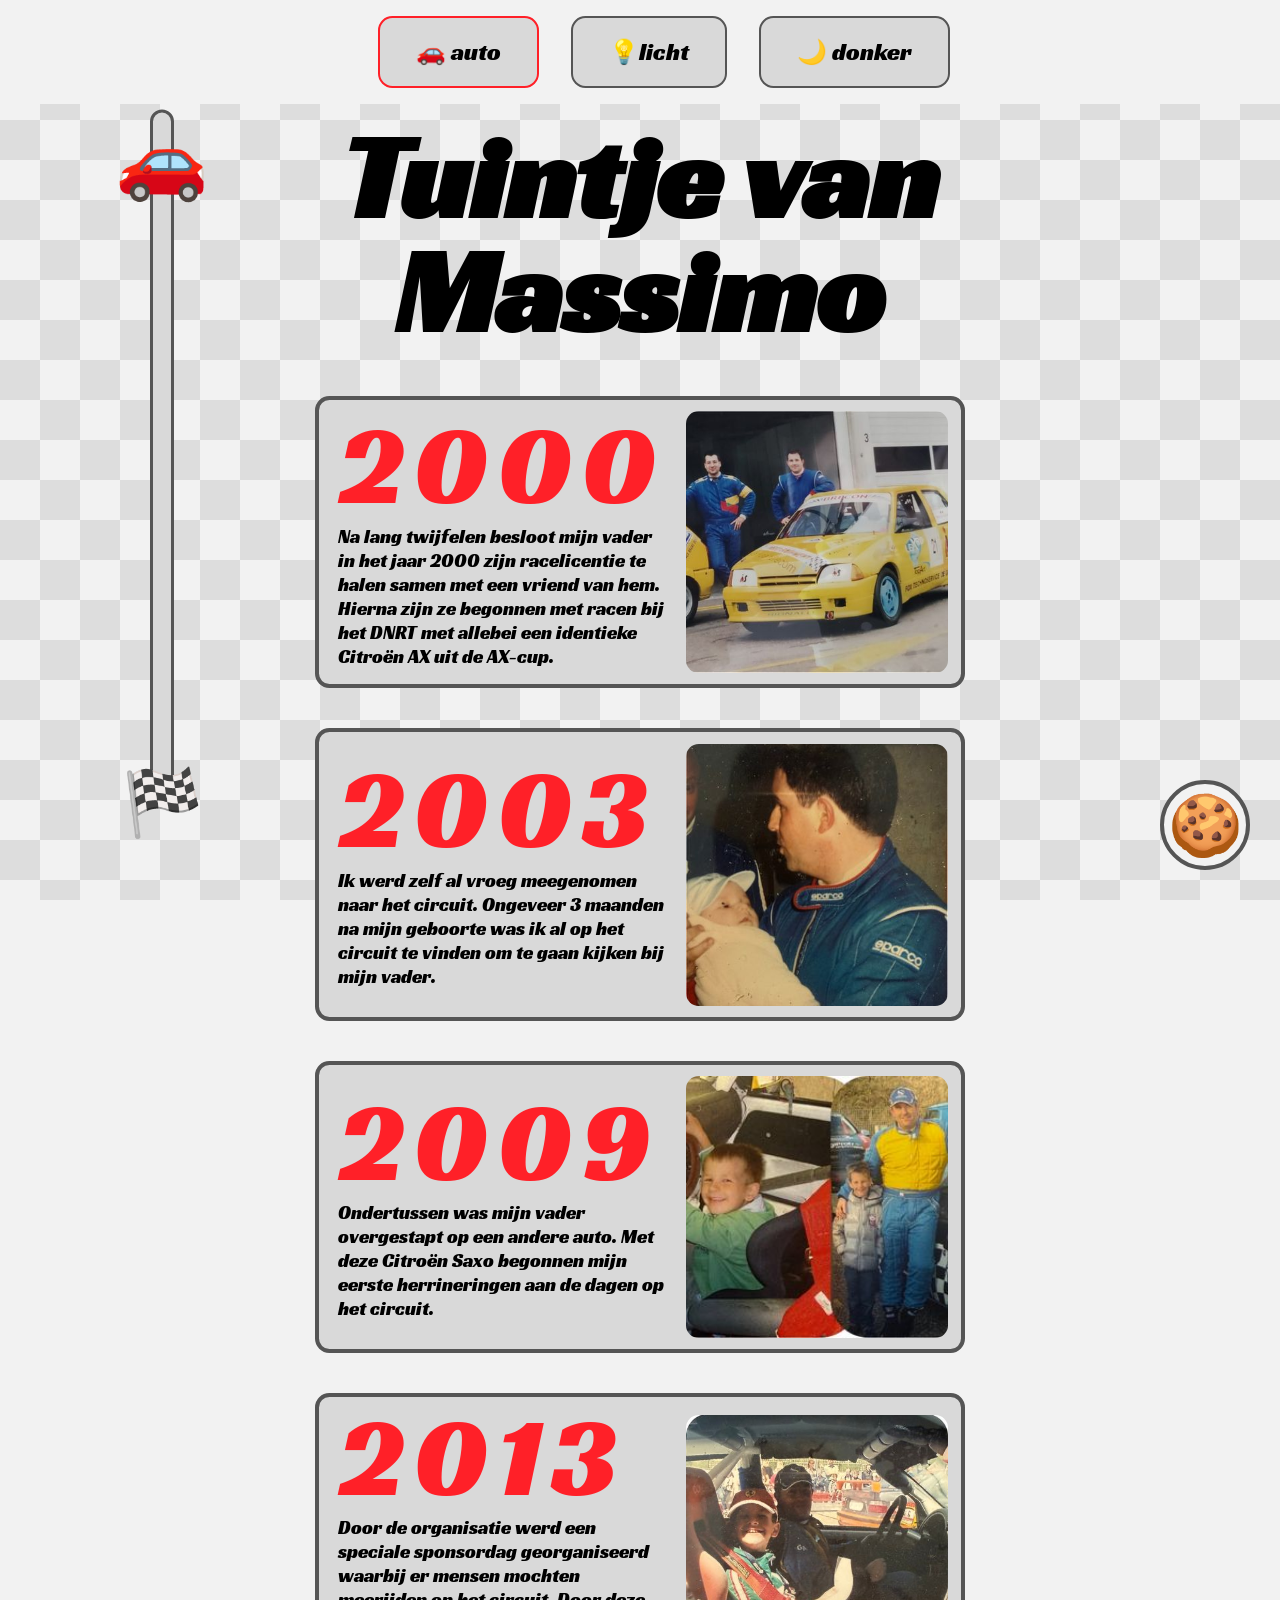
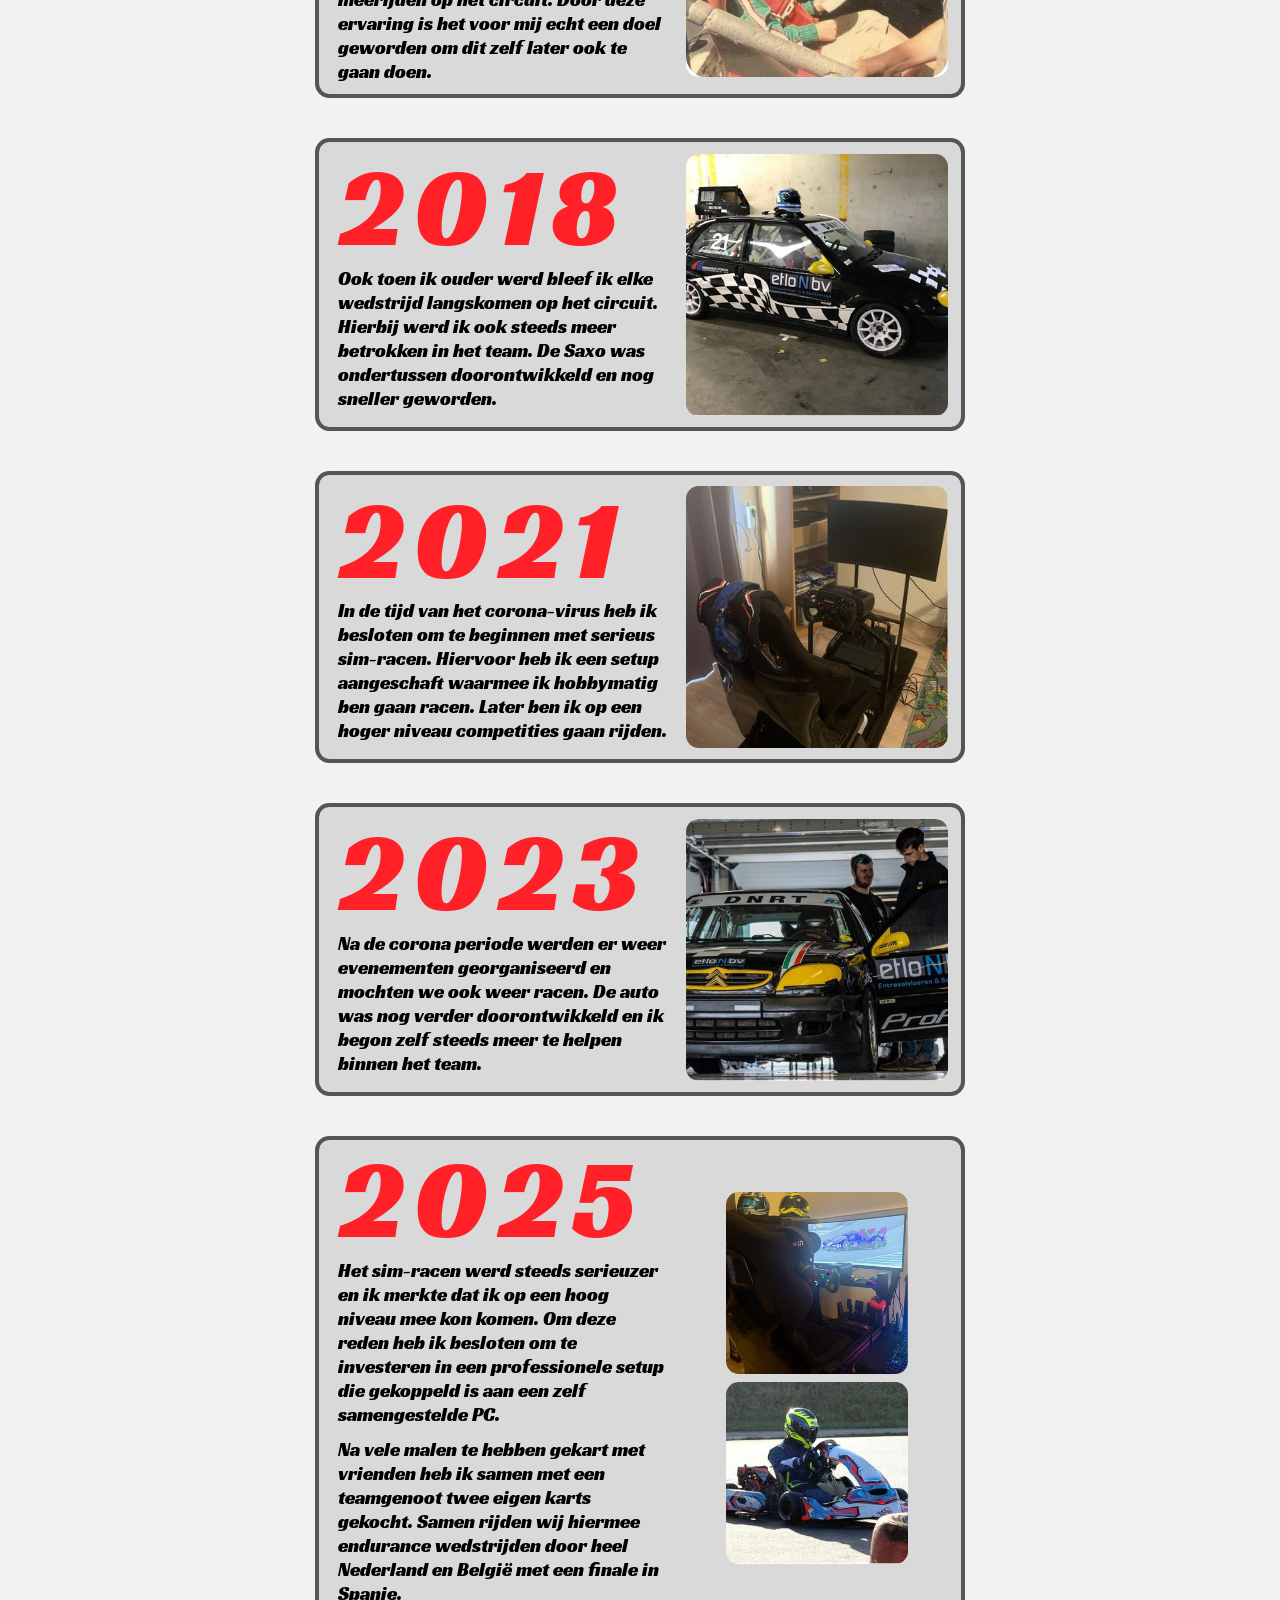
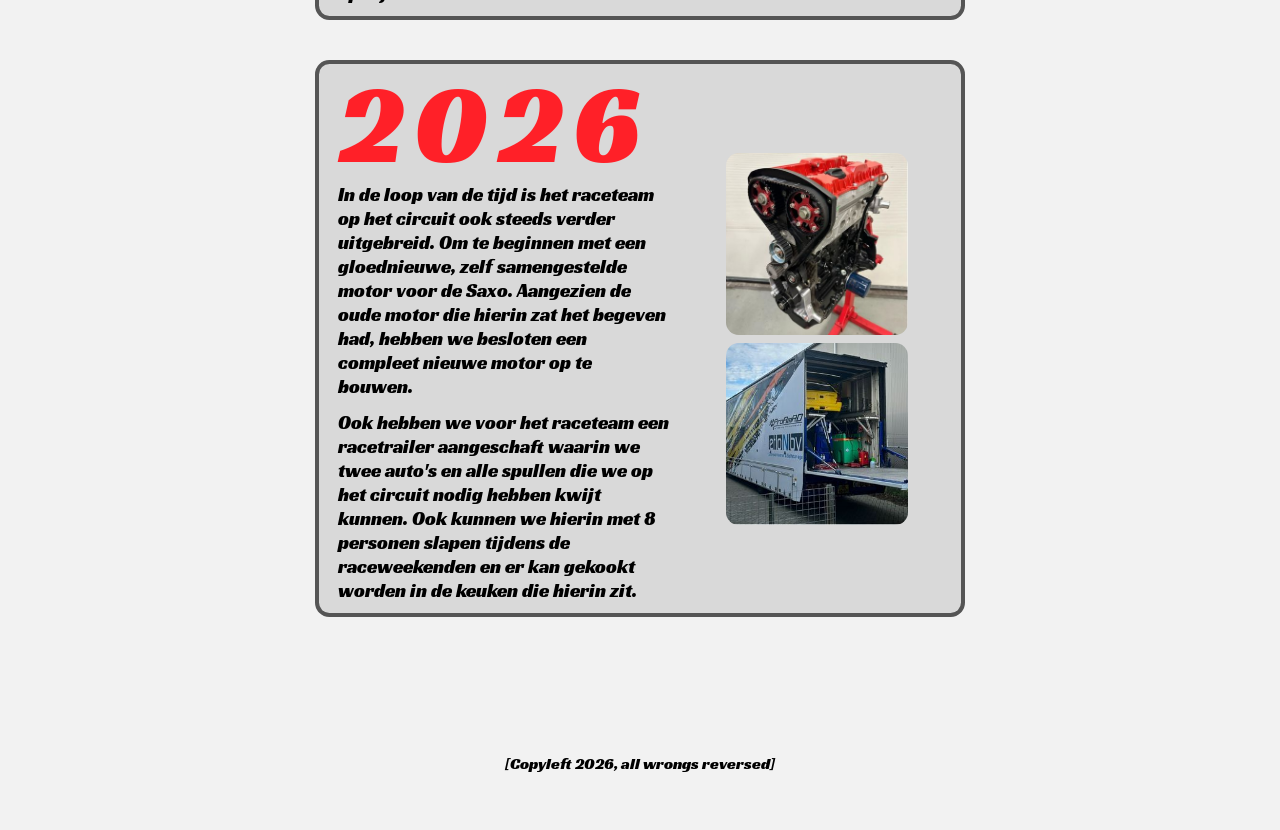
==== commit 4c455574: "scroll progress bar toegevoegd" ====
--- a/index.html
+++ b/index.html
@@ -23,6 +23,14 @@
 
   <body>
 
+    <!--SCROLL ANIMATIE-->
+    <!--GEBRUIKTE BRON=https://developer.mozilla.org/en-US/docs/Web/CSS/Guides/Scroll-driven_animations/Timelines-->
+    <aside id="scroll-progress">
+  <span id="scroll-car">🚗</span>
+  <span id="scroll-finish">🏁</span>
+</aside>
+
+
     <!--PRIVACY DIALOG-->
     
     <button id="privacy-button" commandfor="mydialog" command="show-modal">
--- a/assets/style/normal.css
+++ b/assets/style/normal.css
@@ -343,4 +343,58 @@
   cursor: pointer;
 
   z-index: 1000;
+}
+
+/* SCROLL PROGRESS */
+
+#scroll-progress {
+  position: fixed;
+  left: 150px;
+  top: 450px;
+  transform: translateY(-50%);
+
+  width: 18px;
+  height: 75vh;
+
+  background-color: var(--card-background);
+  border: 3px solid var(--border);
+  border-radius: 20px;
+
+  z-index: 900;
+}
+
+#scroll-car {
+  position: absolute;
+  z-index: 2;
+  left: 50%;
+
+  font-size: 75px;
+
+  transform: translateX(-50%);
+
+  animation-name: drive;
+  animation-duration: 1ms;
+  animation-timing-function: linear;
+  animation-timeline: scroll(root block);
+}
+
+#scroll-finish {
+  position: absolute;
+  z-index: 1;
+  left: 50%;
+  bottom: -55px;
+
+  font-size: 65px;
+
+  transform: translateX(-50%);
+}
+
+@keyframes drive {
+  from {
+    top: -30px;
+  }
+
+  to {
+    top: 580px;
+  }
 }
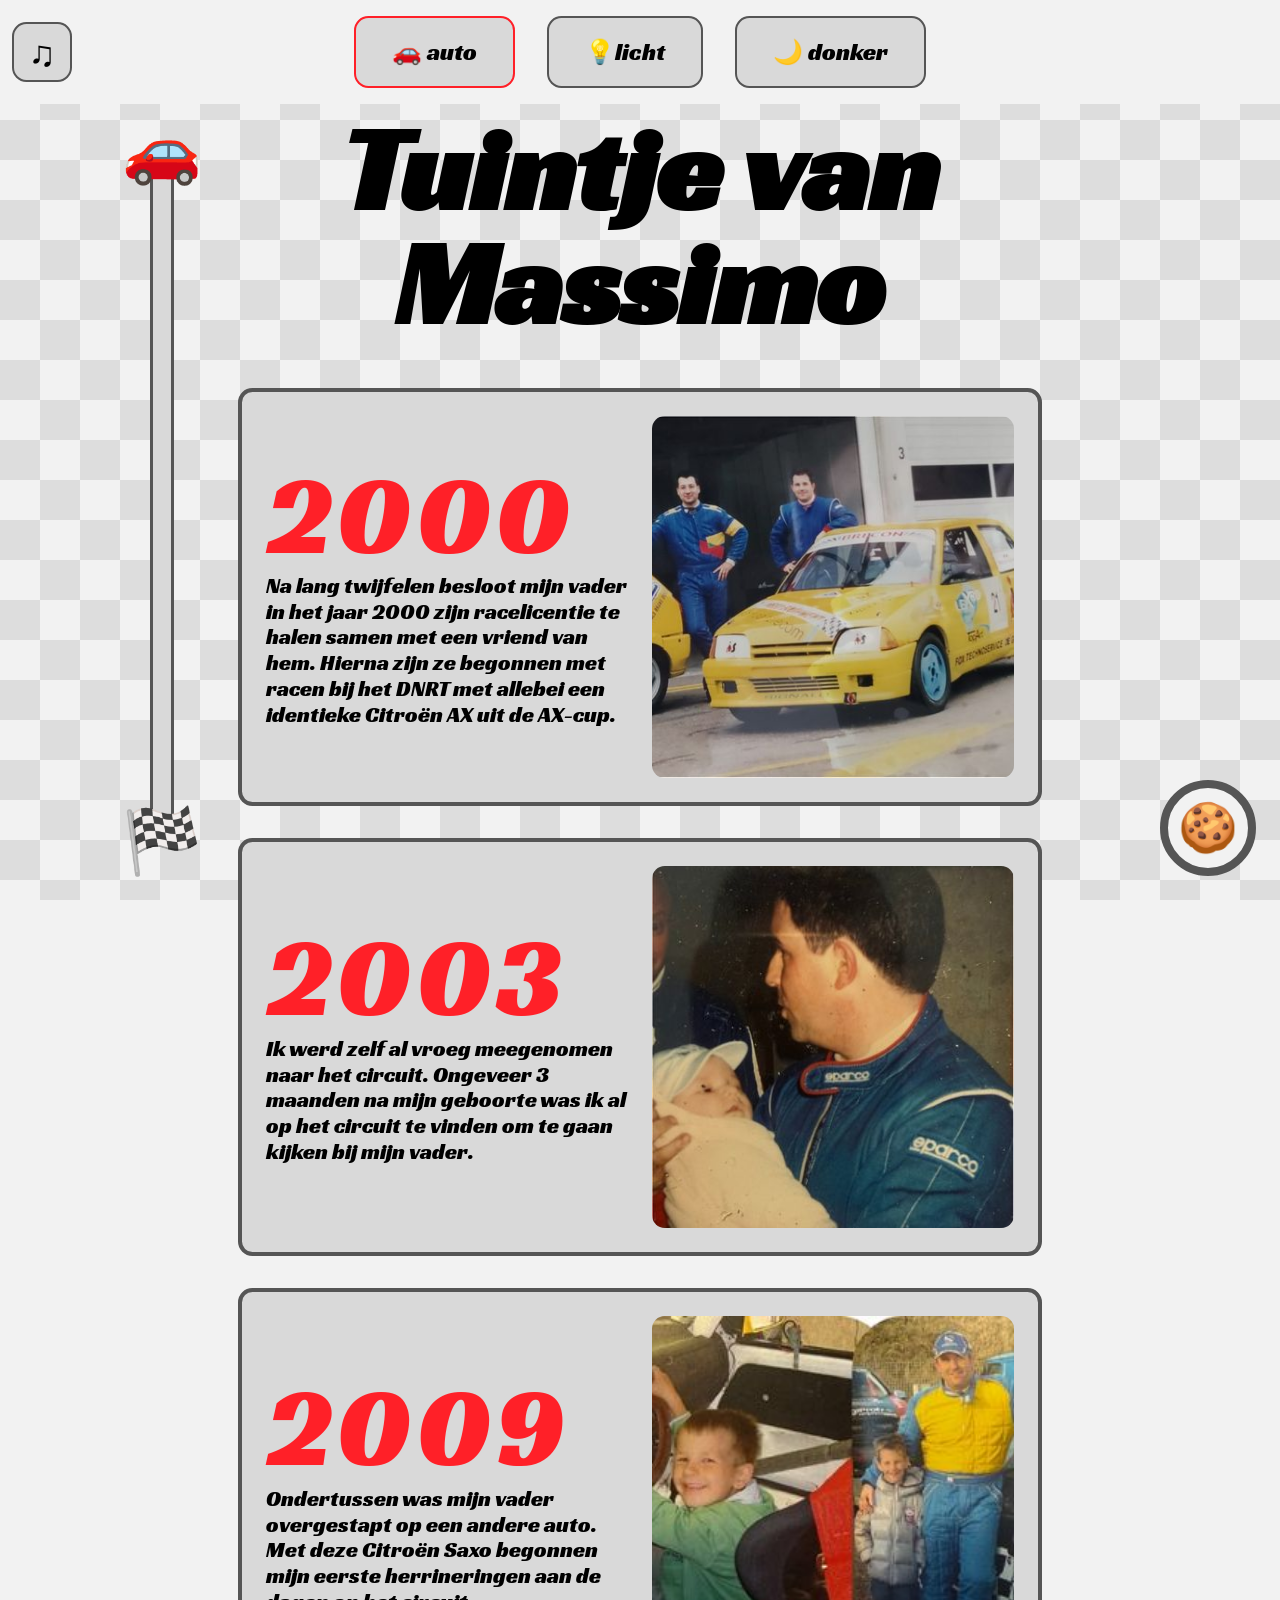
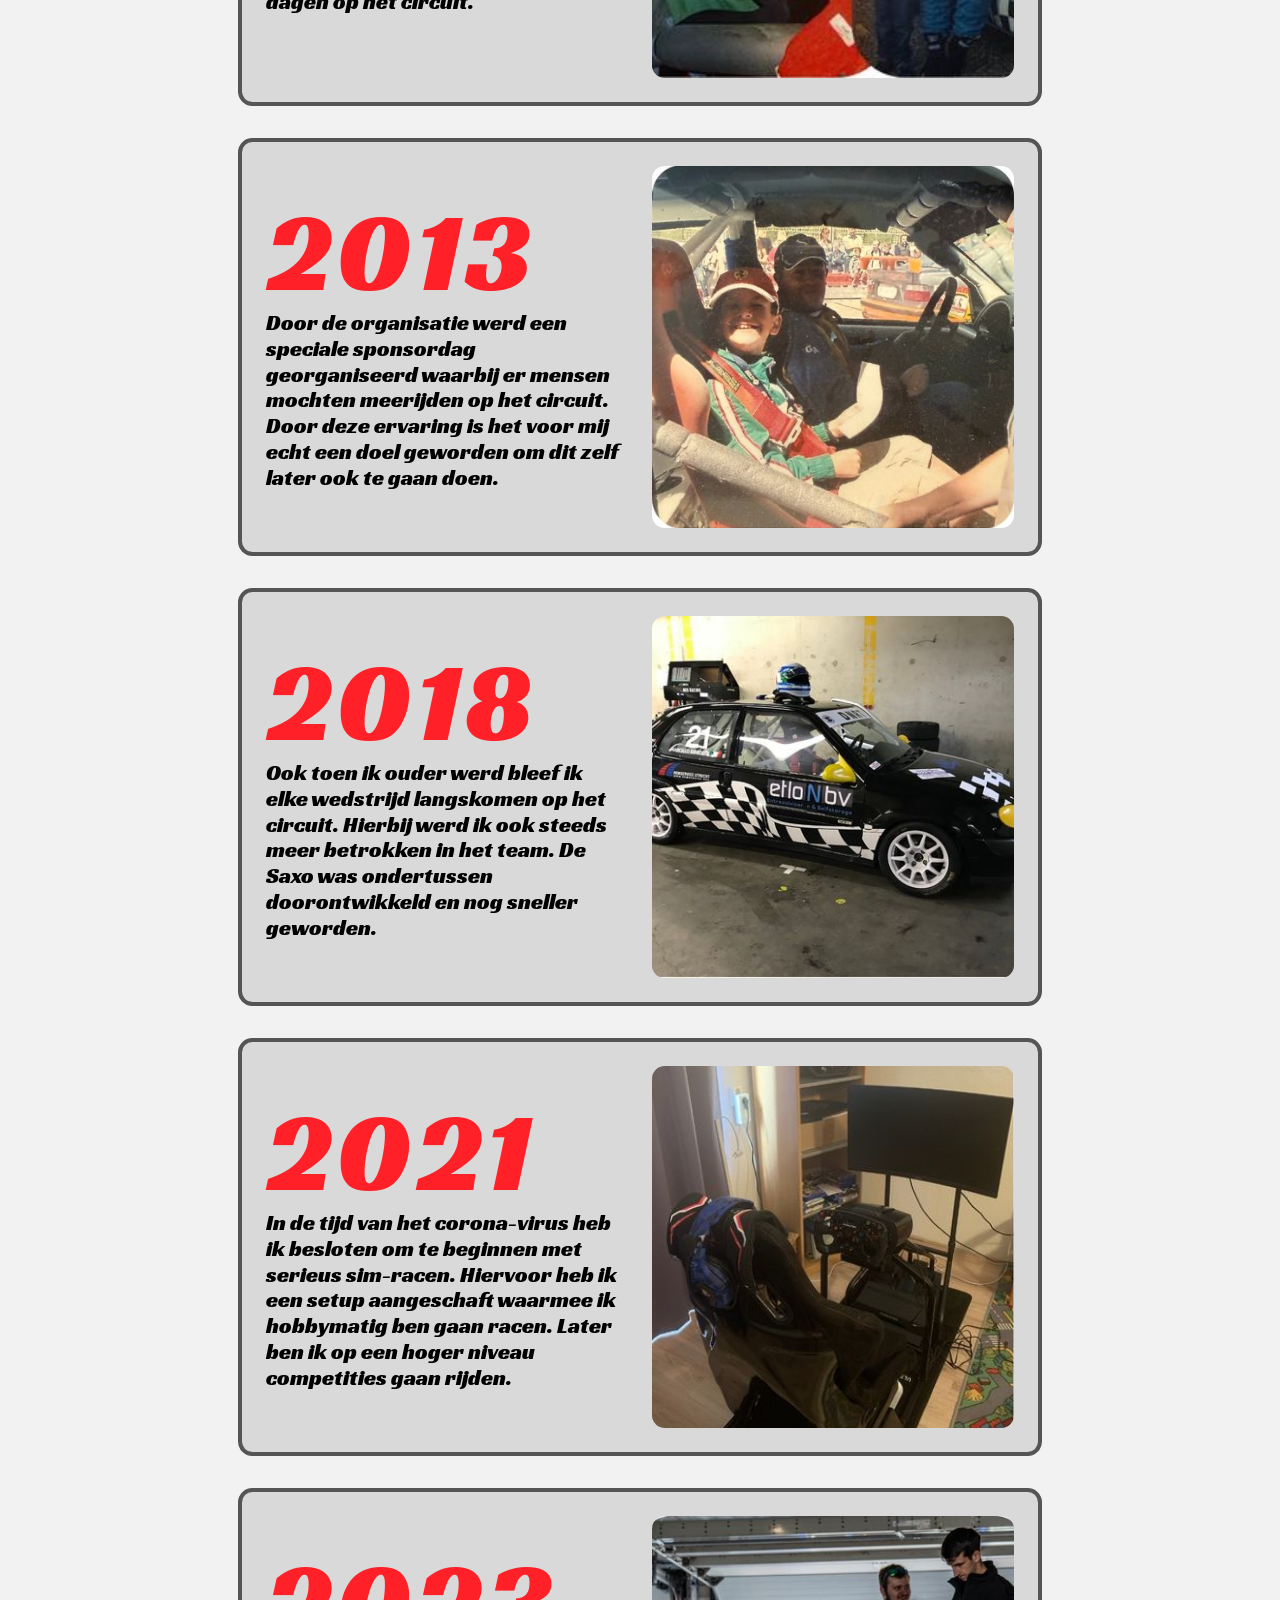
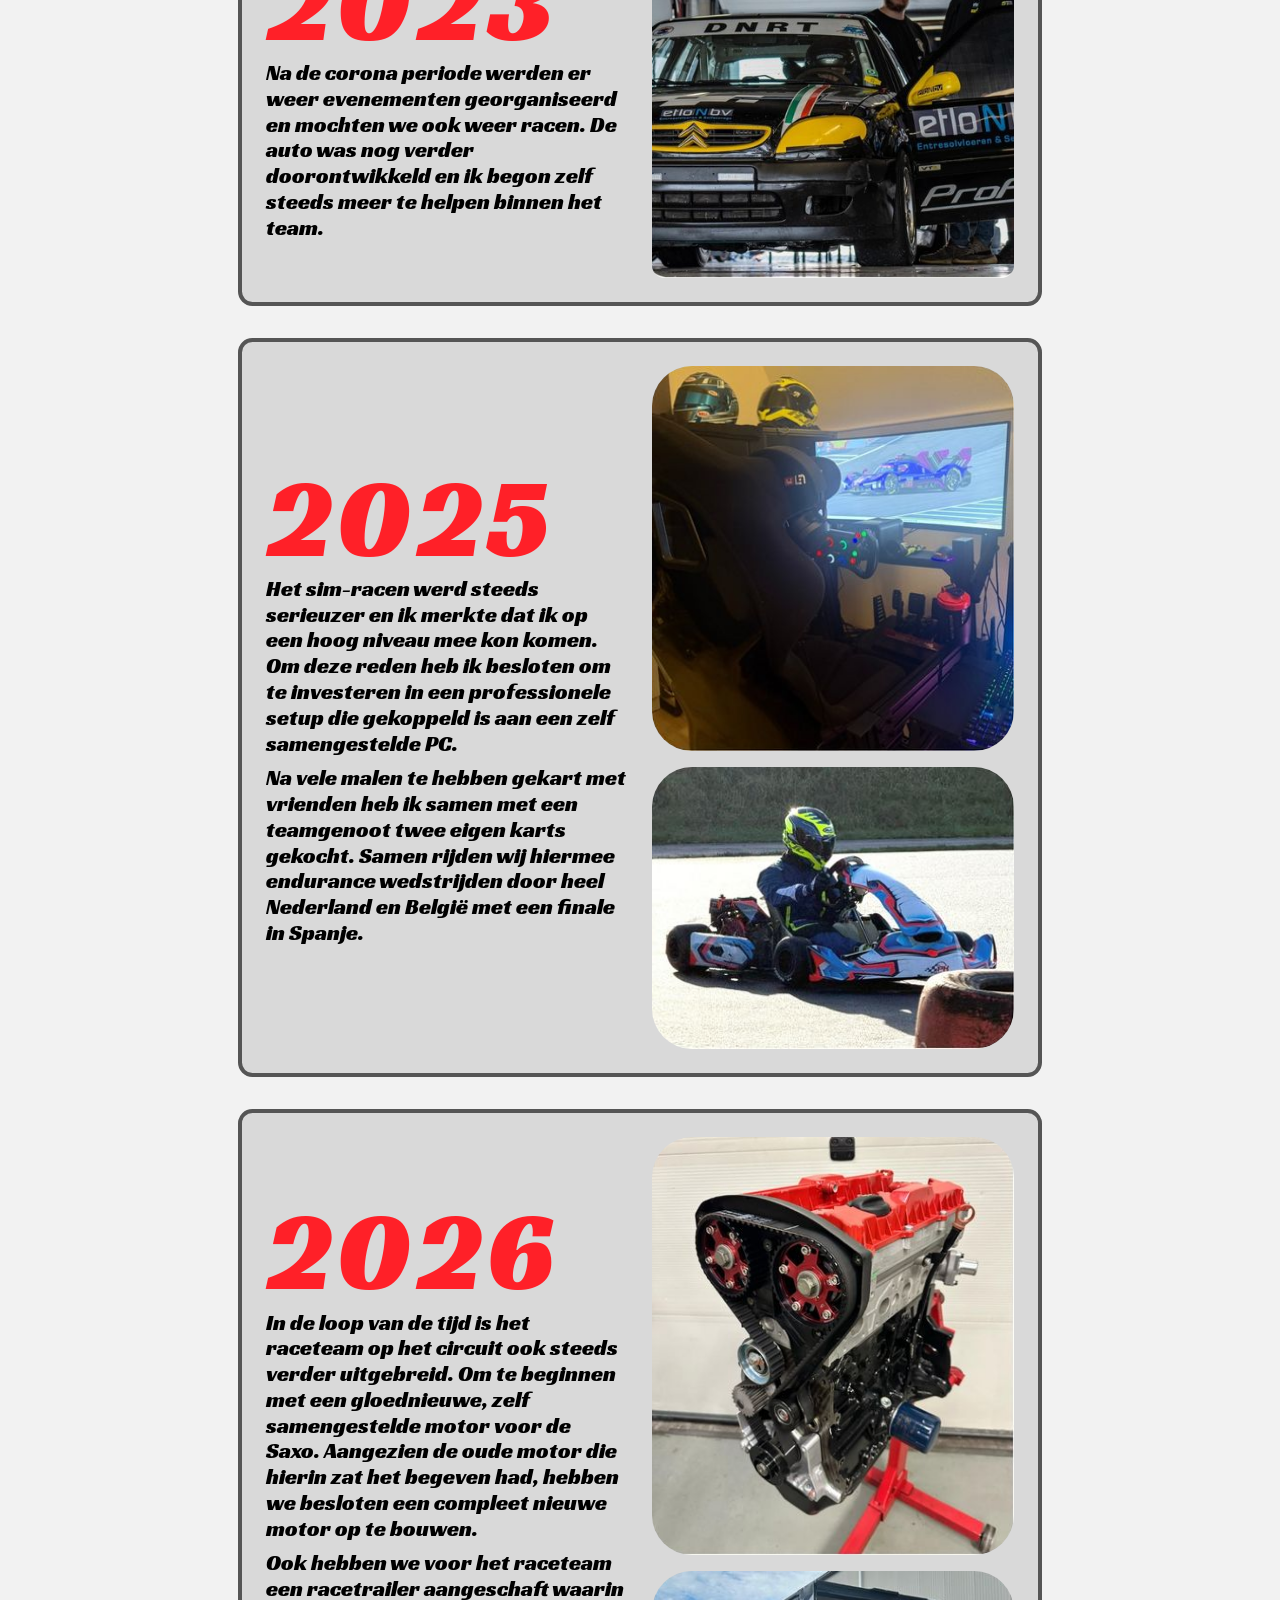
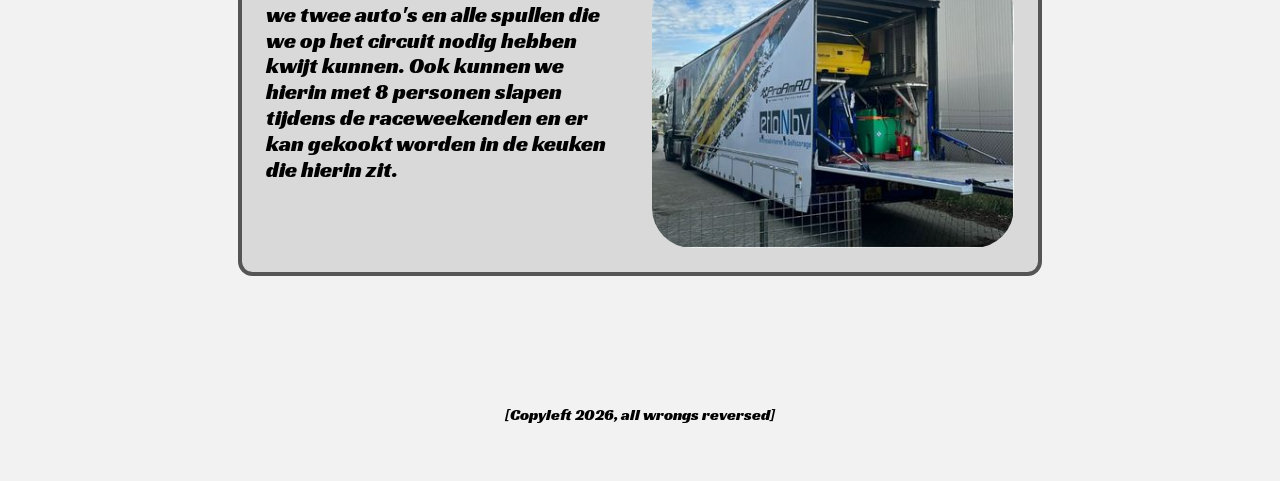
==== commit 2860ddad: "meer responsive gemaakt + html/css aan eisen aangepast" ====
--- a/index.html
+++ b/index.html
@@ -1,5 +1,5 @@
 <!doctype html>
-<html lang="en">
+<html lang="nl">
   <head>
     <meta charset="UTF-8" />
     <meta name="viewport" content="width=device-width, initial-scale=1.0" />
@@ -7,14 +7,14 @@
     <meta name="color-scheme" content="dark light" />
 
   
-    </style>
+
     <title>Tuintje van Massimo</title>
 
     <link rel="stylesheet" href="./assets/style/normal.css" />
 
-    <!-- Importeer het webring component, voeg jouw eigen domein toe in data-page -->
+    <!-- MARK: WEBRING -->
     <script
-      data-page="[https://massimobenedetti.nl]"
+      data-page="https://massimobenedetti.nl"
       src="https://massimobenedetti.nl/webring.js"
       defer
     ></script>
@@ -23,19 +23,22 @@
 
   <body>
 
-    <!--SCROLL ANIMATIE-->
+    <!-- MARK: SCROLL ANIMATIE-->
     <!--GEBRUIKTE BRON=https://developer.mozilla.org/en-US/docs/Web/CSS/Guides/Scroll-driven_animations/Timelines-->
-    <aside id="scroll-progress">
-  <span id="scroll-car">🚗</span>
-  <span id="scroll-finish">🏁</span>
+    <aside id="scroll-progress" aria-label="Voortgang op de pagina">
+  <span id="scroll-car" aria-hidden="true">🚗</span>
+  <span id="scroll-finish" aria-hidden="true">🏁</span>
 </aside>
 
 
-    <!--PRIVACY DIALOG-->
-    
-    <button id="privacy-button" commandfor="mydialog" command="show-modal">
-      🍪
-    </button>
+    <!-- MARK: PRIVACY DIALOG--> 
+    <button 
+    id="privacy-button" 
+    type="button"
+    aria-label="Priavcyinformatie openen"
+    commandfor="mydialog" 
+    command="show-modal"
+    >🍪</button>
 
     <dialog id="mydialog">
       <form method="dialog">
@@ -61,7 +64,6 @@
           maar hoef je geen cookies te 
           accepteren of weigeren.
         </p>
-        </p>
         <button id="begrepen">Begrepen</button>
       </form>
     </dialog>
@@ -69,7 +71,7 @@
   
 
    <main>
-
+      <!-- MARK: PAGINATITEL-->
       <header>
       <h1>
         Tuintje van<br>
@@ -77,8 +79,14 @@
       </h1>
     </header>
 
-  
+
+
+    <!-- MARK: LINK MUZIEK EN DARK/LIGHT KEUZE -->
   <nav>
+    <a href="./songtekst/letithappen.html" aria-label="songtekst bekijken">
+        <span>♫</span>
+    </a>
+
     <label>
         <input type="radio" name="theme" value="auto-theme" checked>
         🚗 auto
@@ -95,6 +103,9 @@
     </label>
   </nav>
 
+
+
+      <!-- MARK: TIJDLIJN -->
       <section>
         <article>
           <h2>2000</h2>
@@ -290,6 +301,8 @@
 
       </main>
 
+
+    <!-- MARK: FOOTER -->  
     <footer>
       <p>[Copyleft 2026, all wrongs reversed]</p>
     </footer>
--- a/assets/style/normal.css
+++ b/assets/style/normal.css
@@ -1,4 +1,5 @@
-/* HIER KOMT JOUW CSS */
+
+/* MARK: LETTERTYPE*/
 @font-face {
   font-family: "Racing Sans One";
   src: url("../../../fonts/RacingSansOne-Regular kopie.ttf") format("truetype");
@@ -6,13 +7,14 @@
   font-style: normal;
 }
 
-
+/* MARK: KLEUREN LIGHT/DARK MODE */
 html {
   color-scheme: light dark;
 
   --background: light-dark(#f2f2f2, #242424);
   --card-background: light-dark(#d9d9d9, #303030);
   --color: light-dark(#000000, #ffffff);
+  --dialog-color: light-dark(#4f4f4f, #a9a9a9);
   --border: light-dark(#555555, #a9a9a9);
   --pattern: light-dark(#dddddd, #2d2d2d);
   --accent: #ff2028;
@@ -26,6 +28,8 @@
   color-scheme:dark;
 }
 
+
+/* MARK: ALGEMENE VORMGEVING EN ACHTERGROND */
 body {
   
   background-color: var(--background);
@@ -35,10 +39,9 @@
 }
 
 
-/* ACHTERGROND */
+/* MARK: ACHTERGROND */
 body {
   background-color: var(--background);
-
   background-image:
   linear-gradient(
     45deg,
@@ -54,59 +57,140 @@
     transparent 75%,
     var(--pattern) 75%
   );
+
   background-size: 5em 5em;
-  background-position:
-  0 0,
-  2.5em 2.5em;
-
+  background-position: 0 0, 2.5em 2.5em;
   background-attachment: fixed;
+
+  COLOR: VAR(--color);
+  font-family: "Racing Sans One", sans-serif;
   
 }
 
-/* PAGINA */
+
+
+/* MARK: PAGINA */
 main {
-  width: min(100%, 650px);
+  width: 100%;
+  max-width: 56.25rem;
+  box-sizing: border-box;
   margin: 0 auto;
-  padding: 2em 1.2em 3em;
-}
-
-/* DARKLIGHT WISSELAAR*/
-
+  padding: 1.5em clamp(1em, 4vw, 3em) 3em;
+}
+
+/* MARK: DARKLIGHT WISSELAAR*/
 nav input {
-  display: none;
-}
-
+  position: absolute;
+  opacity: 0;
+  width: 0.0625rem;
+  height: 0.0625rem;
+}
+
+/* MARK: NAVIGATIEBALK LIGHT/DARK BOVENAAN */
+/* POSITION FIXED ZODAT DEZE TIJDENS SCROLLEN ZICHTBAAR BLIJVEN*/
 nav {
   position: fixed;
   top: 0;
   left: 0;
   width: 100%;
+  box-sizing: border-box;
   display: flex;
   justify-content: center;
-  gap: 2em;
-  padding: 1em 1.5em;
+  gap: 1em;
+  padding: 0.7em 0.3em 0.7em 3.5rem;
   background-color: var(--background);
   color: var(--color);
-
   z-index: 1000;
-}
-
-nav label {
-  padding: 0.8em 1.5em;
-  font-size: 1.5em;
-  border: 2px solid var(--border);
+
+  @media (width > 40em) {
+    gap: 2em;
+    padding: 1em 1.5em;
+  }
+ 
+  label {
+    padding: 0.6em 0.7em;
+    font-size: em;
+    cursor: pointer;
+
+    @media (width > 40em) {
+      padding: 0.8em 1.5em;
+      font-size: 1.5em;
+    }
+  }
+}
+
+nav label,
+nav > a {
+  padding: clamp(0.4em, 1.5vw, 0.8em);
+  font-size: clamp(0.8rem, 2.5vw, 1.5rem);
+  border: 0.125rem solid var(--border);
   border-radius: 0.6em;
   cursor: pointer;
   color: var(--color);
   background-color: var(--card-background);
+
+  @media (width > 40em) {
+    padding: 0.8em 1.5em;
+    font-size: 1.5em;
+  }
+}
+
+nav > a {
+  position: absolute;
+  left: 0.75rem;
+  top: 50%;
+  transform: translateY(-50%);
+
+  width: 2.5em;
+  height: 2.5em;
+  box-sizing: border-box;
+
+  display: flex;
+  align-items: center;
+  justify-content: center;
+
+  padding: 0;
+  border: 0.125rem solid var(--border);
+  border-radius: 0.6em;
+  background-color: var(--card-background);
+
+  text-decoration: none;
+}
+
+nav > a span {
+  display: block;
+  color: var(--color);
+  font-size: 1.5em;
+  line-height: 1;
+  transform: translateY(0.125rem);
+}
+
+
+nav label:hover,
+nav > a:hover {
+  background-color:#676767;
+  border-color: #000000;
+}
+
+nav label:has(input:focus-visible),
+nav > a:focus-visible {
+  outline: 0.1875rem solid #000000;
+  background-color: #676767;
+  outline-offset: 0.1875rem;
+}
+
+html:has([value="light-theme"]:checked) nav label:hover,
+html:has([value="light-theme"]:checked) nav > a:hover {
+  background-color: #7d7d7d;
+  border-color: #2c2c2c;
 }
 
 nav label:has(input:checked) {
-  border: 2px solid #ff2028
-}
-
-
-/* TITEL */
+  border: 0.125rem solid #ff2028
+}
+
+
+/* MARK: TITEL */
 header {
   text-align: center;
   margin-top: 5em;
@@ -120,281 +204,228 @@
   font-family: "Racing Sans One", sans-serif;
   line-height: 0.95;
   font-style: normal;
-  font-size: 120px;
-}
-
-/* BLOKKEN TIJDLIJN */
+  font-size: clamp(2.5rem, 12vw, 7.5rem);
+}
+
+/* MARK: BLOKKEN TIJDLIJN */
 section {
   display: grid;
-  grid-template-columns: 1fr;
-  gap: 1em;
-  margin-bottom: 2.5em;
-  padding: 0.7em 0.8em 0.7em 1.2em;
+  grid-template-columns: minmax(0, 1fr) minmax(0, 1fr);
+  gap: clamp(1em, 3vw, 1.5em);
+  margin: 2em 0;
+  padding: clamp(0.7em, 3vw, 1.5em);
   background-color: var(--card-background);
-  border: 4px solid var(--border);
+  border: 0.25rem solid var(--border);
   border-radius: 0.9em;
-}
-
-/* LAYOUT LAPTOP FORMAAT */
-@media (width > 40em) {
-  section {
-    grid-template-columns: 19fr 15fr;
+
+
+  @media (width > 40em) {
+    grid-template-columns: minmax(0, 1fr) minmax(0, 1fr);
     align-items: center;
   }
-}
-
-/* JAARTALLEN */
+} 
+
+
+/* MARK: JAARTALLEN */
 section article h2 {
   margin: 0 0 0.1em;
   color: #ff2028;
   font-family: "Racing Sans One" , sans-serif;
-  font-size: clamp(5rem, 20vw, 7rem);
+  font-size: clamp(3rem, 15vw, 7rem);
   line-height: 0.85;
   font-style: normal;
   font-weight: 400;
-  letter-spacing: 0.08em;
-}
-
-/* TEKSTEN */
+  letter-spacing: 0.04em;
+}
+
+/* MARK: TEKSTEN */
 section article p {
-  margin: 0.6em 0 0;
+  margin: 0.4em 0 0;
   color: var(--color);
   font-family: "Racing Sans One", sans-serif;
-  font-size: clamp(0.85rem, 2.8vw, 1.2rem);
-  line-height: 1.25;
+  font-size: clamp(1rem, 3vw, 1.4rem);
+  line-height: 1.15;
   font-style: normal;
   font-weight: 400;
 }
 
-/* ENKELE AFBEELDINGEN */
+/* MARK: ENKELE AFBEELDINGEN */
 section > img {
   display: block;
   width: 100%;
-  aspect-ratio: 1/1;
+  aspect-ratio: 4/3;
   object-fit: cover;
+  align-self: center;
   border-radius: 0.8em;
-}
-
-/* DUBBELE AFBEELDINGEN */
+
+  @media (width > 40em) {
+    aspect-ratio: 1/1;
+  }
+}
+
+/* MARK: DUBBELE AFBEELDINGEN */
 figure {
   display: grid;
   grid-template-columns: 1fr;
-  gap: 0.5em;
+  gap: 1em;
+  margin: 0;
 }
 
 
 figure img {
   display: block;
   width: 100%;
-  aspect-ratio: 1/1;
-  object-fit: cover;
-  border-radius: 0.8em;
+  height: auto;
+  object-fit: contain;
+  border-radius: 2.5em;
 }
   
-/* VOETER */
-
-footer{
+/* MARK: VOETER */
+footer {
   text-align: center;
   padding: 2em;
   color: var(--color);
 }
 
-
-
-/* MOBIEL FORMAAT */
-
-@media (width <= 40em) {
-  main {
-    width: 100%;
-    padding: 1.2em 1em 2em;
-  }
-
-  header {
-    margin-bottom: 2.5em;
-  }
-
-  header h1 {
-    font-size: 12vw;
-  }
-
-  nav {
-    margin-bottom: 2em;
-  }
-
-  section {
-    grid-template-columns: 1fr;
-    gap: 1em;
-    margin-bottom: 2em;
-    padding: 0.7em 0.7em 1em;
-    border-radius: 0.8em;
-  }
-
-  section article h2 {
-    font-size: 13vw;
-    letter-spacing: 0.04em;
-  }
-
-  section article p {
-    font-size: 3.2vw;
-    line-height: 1.3;
-  }
-
-  section > img {
-    width: 100%;
-    aspect-ratio: 16/9;
-    border-radius: 0.7em;
-  }
-
-  figure {
-    grid-template-columns: 1fr 1fr;
-    gap: 0.5em;
-  }
-
-  figure img {
-    aspect-ratio: 1/1;
-    border-radius: 0.7em;
-  }
-}
-
-
-@keyframes --h1 {
-  0% {
-    scale:1;
-  }
-  100% {
-    scale:1.2;
-  }
-}
-
-/*PRIVACY DIALOG*/
+/* MARK: PRIVACY DIALOG*/
 html:has(dialog:open) {
       overflow-y:clip;
     }
 
 dialog {
+  width: 60vw;
+  max-width: 90%;
+  height: 75vh;
+  overflow-y: auto;
+  margin: auto;
+  border: 0.25rem solid var(--border);
+  border-radius: 1.8em;
+  background-color: var(--background);
+  color: var(--color);
+
   &::backdrop {
-    backdrop-filter: blur(10px);
-  }
-}
-
-dialog {
-  width: 60vw;
-  height: 75vh;
-
-  margin: auto;
-  border: 4px solid var(--border);
-  border-radius: 1.8em;
+    backdrop-filter: blur(0.625rem);
+  }
 }
 
 dialog h3 {
   color: #ff2028;
-  font-size: 80px;
+  font-size: clamp(1.8rem, 6vw, 3.5rem);
   text-transform: uppercase;
   text-align: center;
-  margin-top: 10px;
-  margin-bottom: 15px;
+  margin-top: 0.625em;
+  margin-bottom: 0.625em;
 }
 
 dialog h4 {
-  font-size: 40px;
-  margin-top: 15px;
-  margin-bottom: 0px;
+  font-size: clamp(1.1rem, 6vw, 3.5rem);
+  margin-top: 1em;
+  margin-bottom: 0;
 }
 
 dialog p {
-  margin-top: 2px;
-  margin-bottom: 25px;
-  font-size: 28px;
-  color:#d9d9d9
+  margin-top: 0.125em;
+  margin-bottom: 0.125em;
+  font-size: clamp(1rem, 2.5vw, 1.2rem);
+  color: var(--dialog-color)
 }
 
 #begrepen {
   font-family: "Racing Sans One", sans-serif;
-  font-size: 28px;
+  font-size: 1.75em;
   width: 35vw;
   height: 6vw;
-  border: 3px solid var(--border);
+  border: 0.1875rem solid var(--border);
   border-radius: 0.7em;
   display: block;
-  margin: 15px auto;
+  margin: 1em auto;
   cursor: pointer;
 }
 
 #privacy-button {
   position: fixed;
-  right: 30px;
-  bottom: 30px;
-
-  width: 90px;
-  height: 90px;
-
+  right: 0.75rem;
+  bottom: 0.75rem;
+  width: 2em;
+  height: 2em;
   border-radius: 50%;
-  border: 4px solid var(--border);
-
+  border: 0.5rem solid var(--border);
   background-color: light-dark(#f2f2f2, #242424);
   color: light-dark(#000000, #ffffff);
-
-  font-size: 60px;
-
+  font-size: 2.25em;
   display: flex;
   align-items: center;
   justify-content: center;
-
   cursor: pointer;
-
   z-index: 1000;
-}
-
-/* SCROLL PROGRESS */
-
+
+  @media (width > 40em) {
+    right: 0.5em;
+    bottom: 0.5em;
+    width: 6rem;
+    height: 6rem;
+    font-size: 3rem;
+  }
+}
+
+/* MARK: SCROLL PROGRESS */
+/* GEBRUIKTE BRON=https://developer.mozilla.org/en-US/docs/Web/CSS/Guides/Scroll-driven_animations/Timelines*/
 #scroll-progress {
   position: fixed;
-  left: 150px;
-  top: 450px;
+  left: clamp(8px, calc(50vw - 470px), 150px);
+  top: 55%;
   transform: translateY(-50%);
-
-  width: 18px;
-  height: 75vh;
-
+  width: 0.625rem;
+  height: 60vh;
   background-color: var(--card-background);
-  border: 3px solid var(--border);
-  border-radius: 20px;
-
+  border: 0.1875em solid var(--border);
+  border-radius: 1.25em;
   z-index: 900;
+
+  @media (width > 40em) {
+    width: 1.125rem;
+    height: 75vh;
+  }
 }
 
 #scroll-car {
   position: absolute;
+  top: -0.75em;
+  left: 50%;
   z-index: 2;
   left: 50%;
-
-  font-size: 75px;
-
+  font-size: 2em;
   transform: translateX(-50%);
-
   animation-name: drive;
   animation-duration: 1ms;
   animation-timing-function: linear;
   animation-timeline: scroll(root block);
+
+  @media (width > 40em) {
+    font-size: 4em;
+  }
 }
 
 #scroll-finish {
   position: absolute;
   z-index: 1;
   left: 50%;
-  bottom: -55px;
-
-  font-size: 65px;
-
+  bottom: -0.75em;
+  font-size: 2em;
   transform: translateX(-50%);
+
+  @media (width > 40em) {
+    bottom: -0.75em;
+    font-size: 4em;
+  }
 }
 
 @keyframes drive {
   from {
-    top: -30px;
+    top: -0.75em;
   }
 
   to {
-    top: 580px;
-  }
-}+    top: calc(100% - 0.75em);
+  }
+}
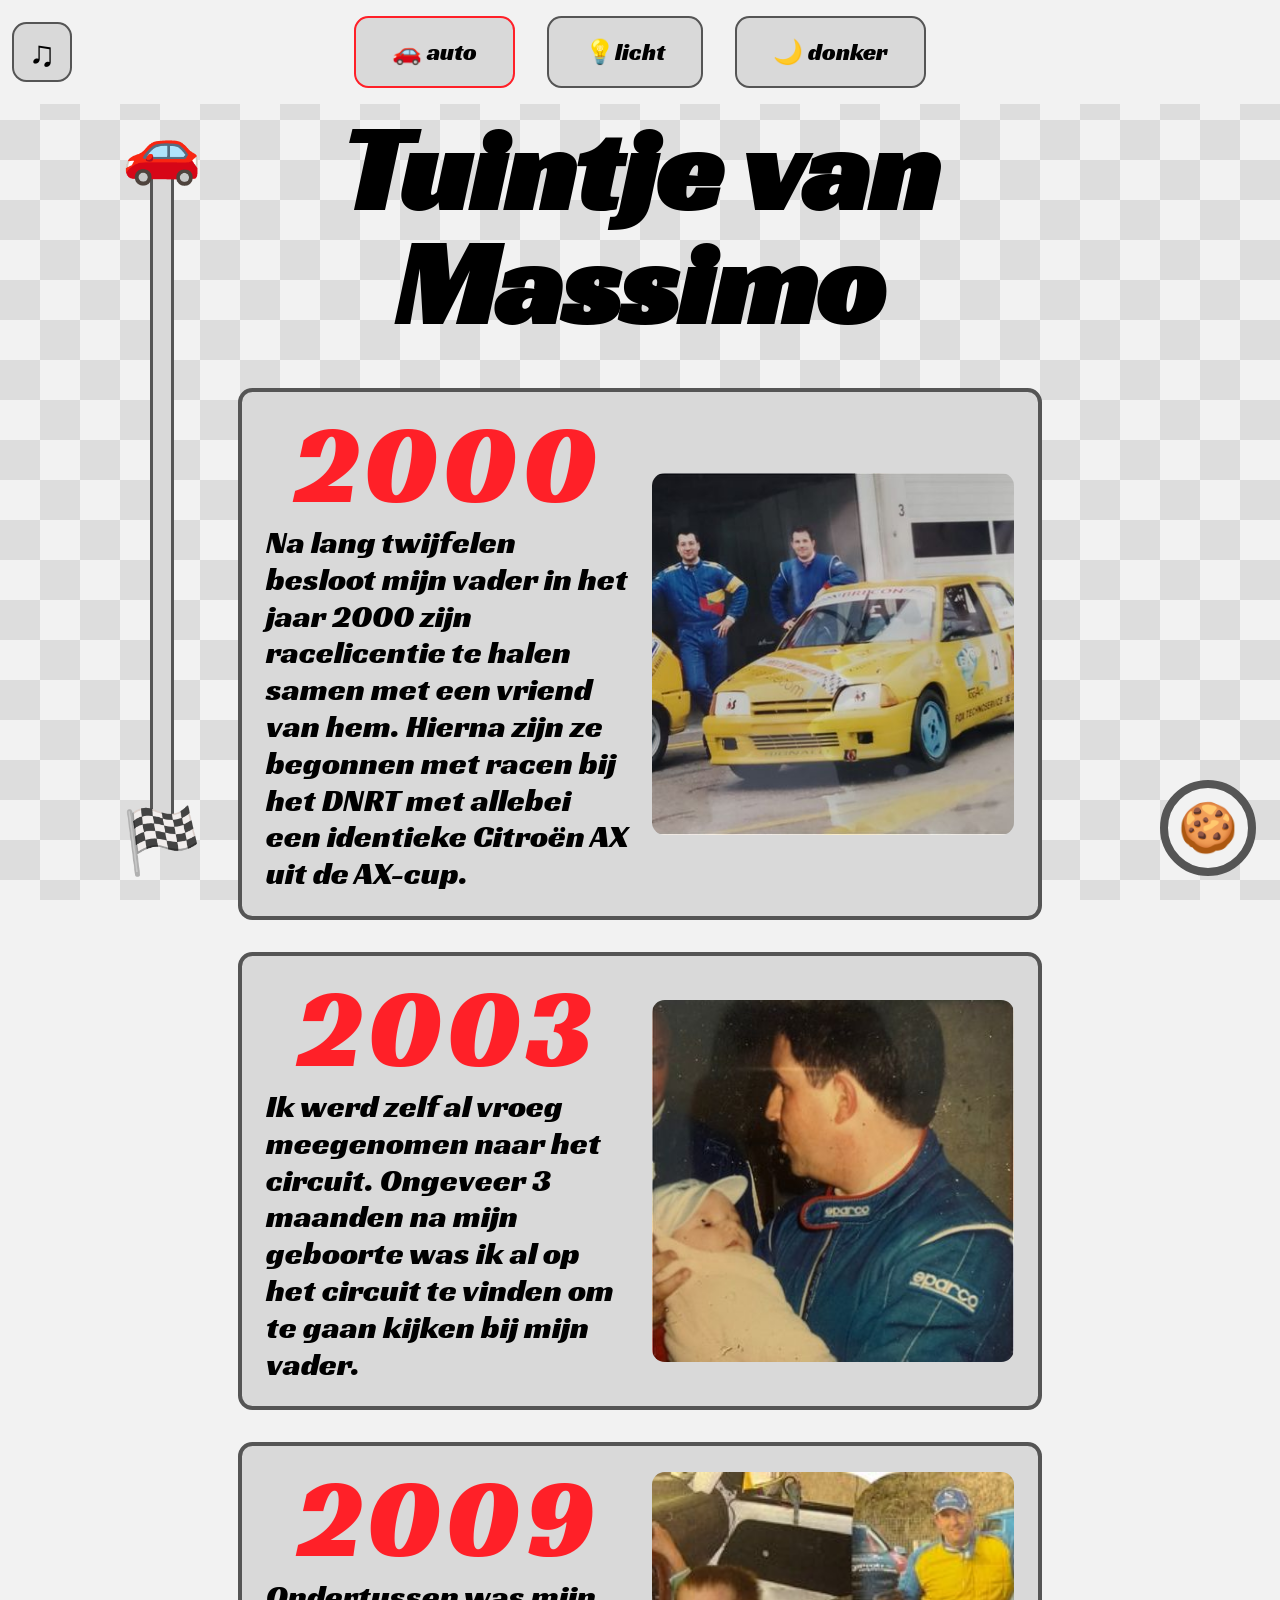
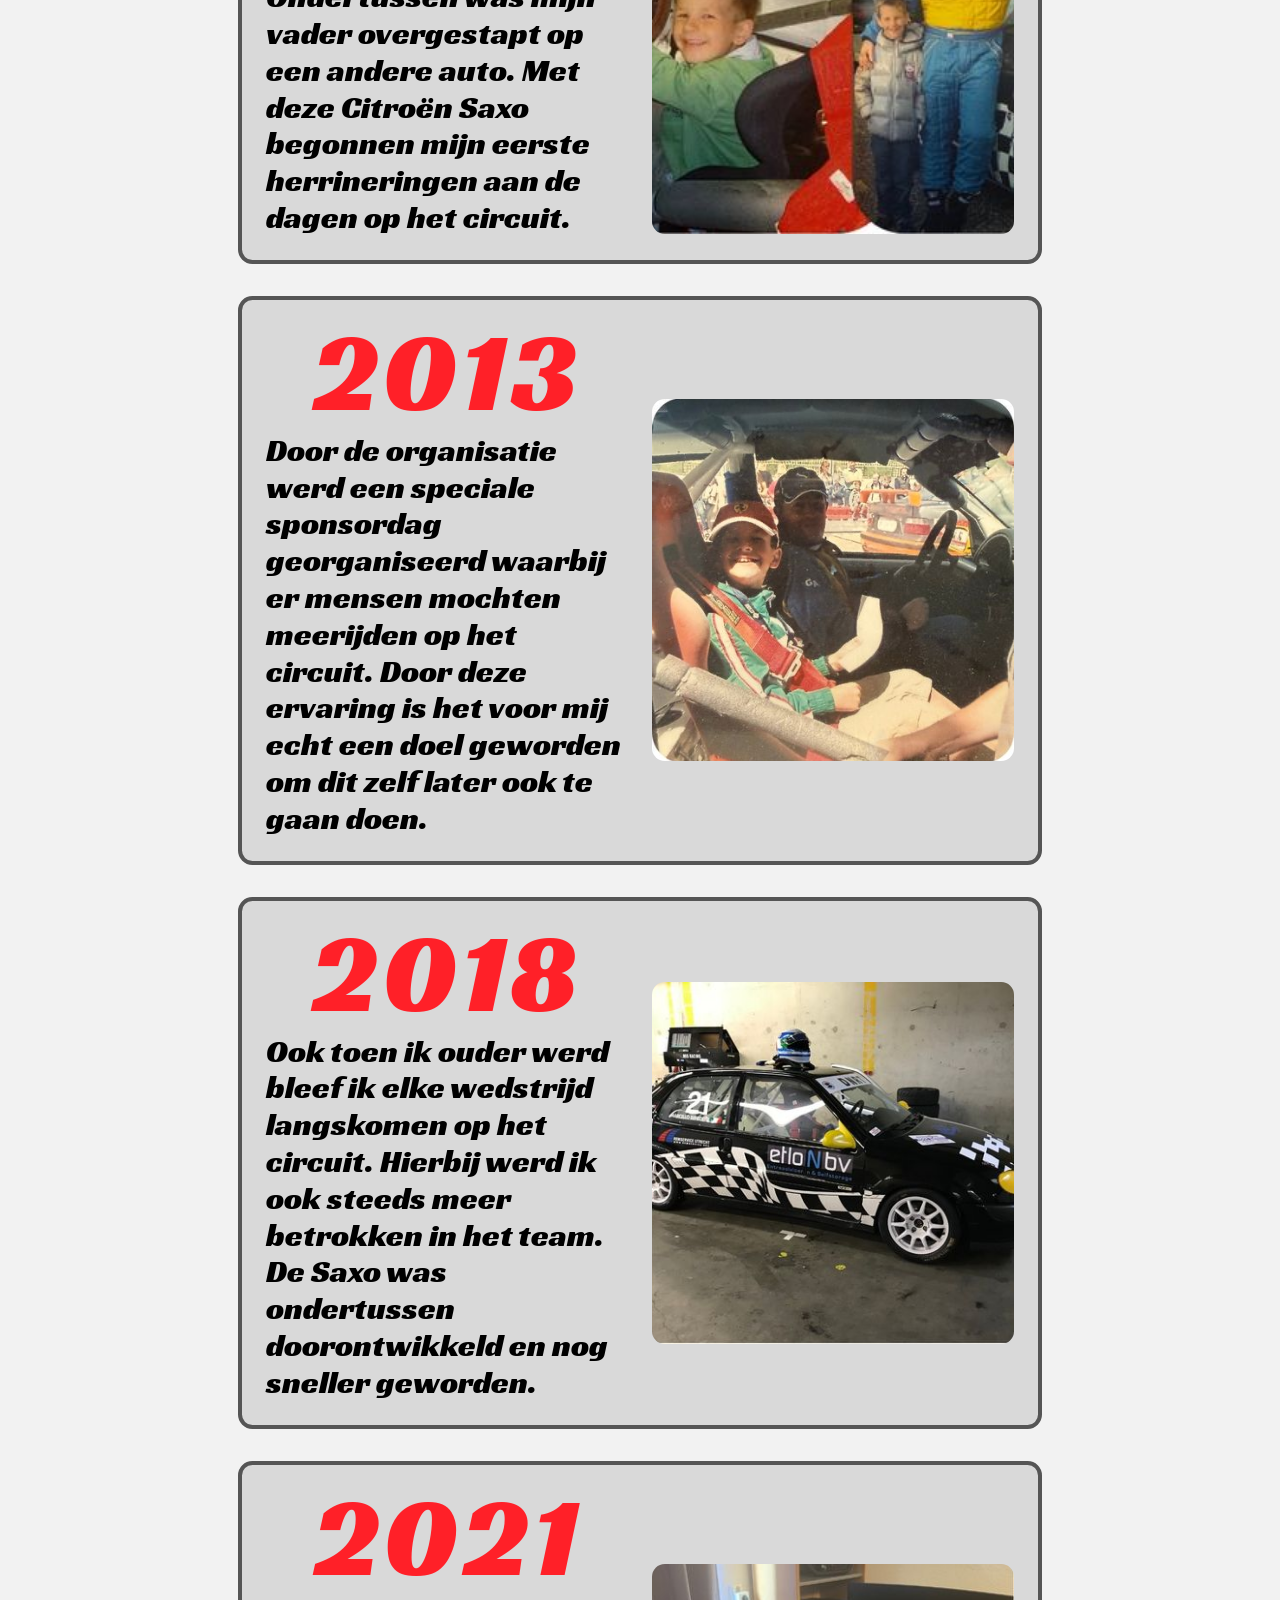
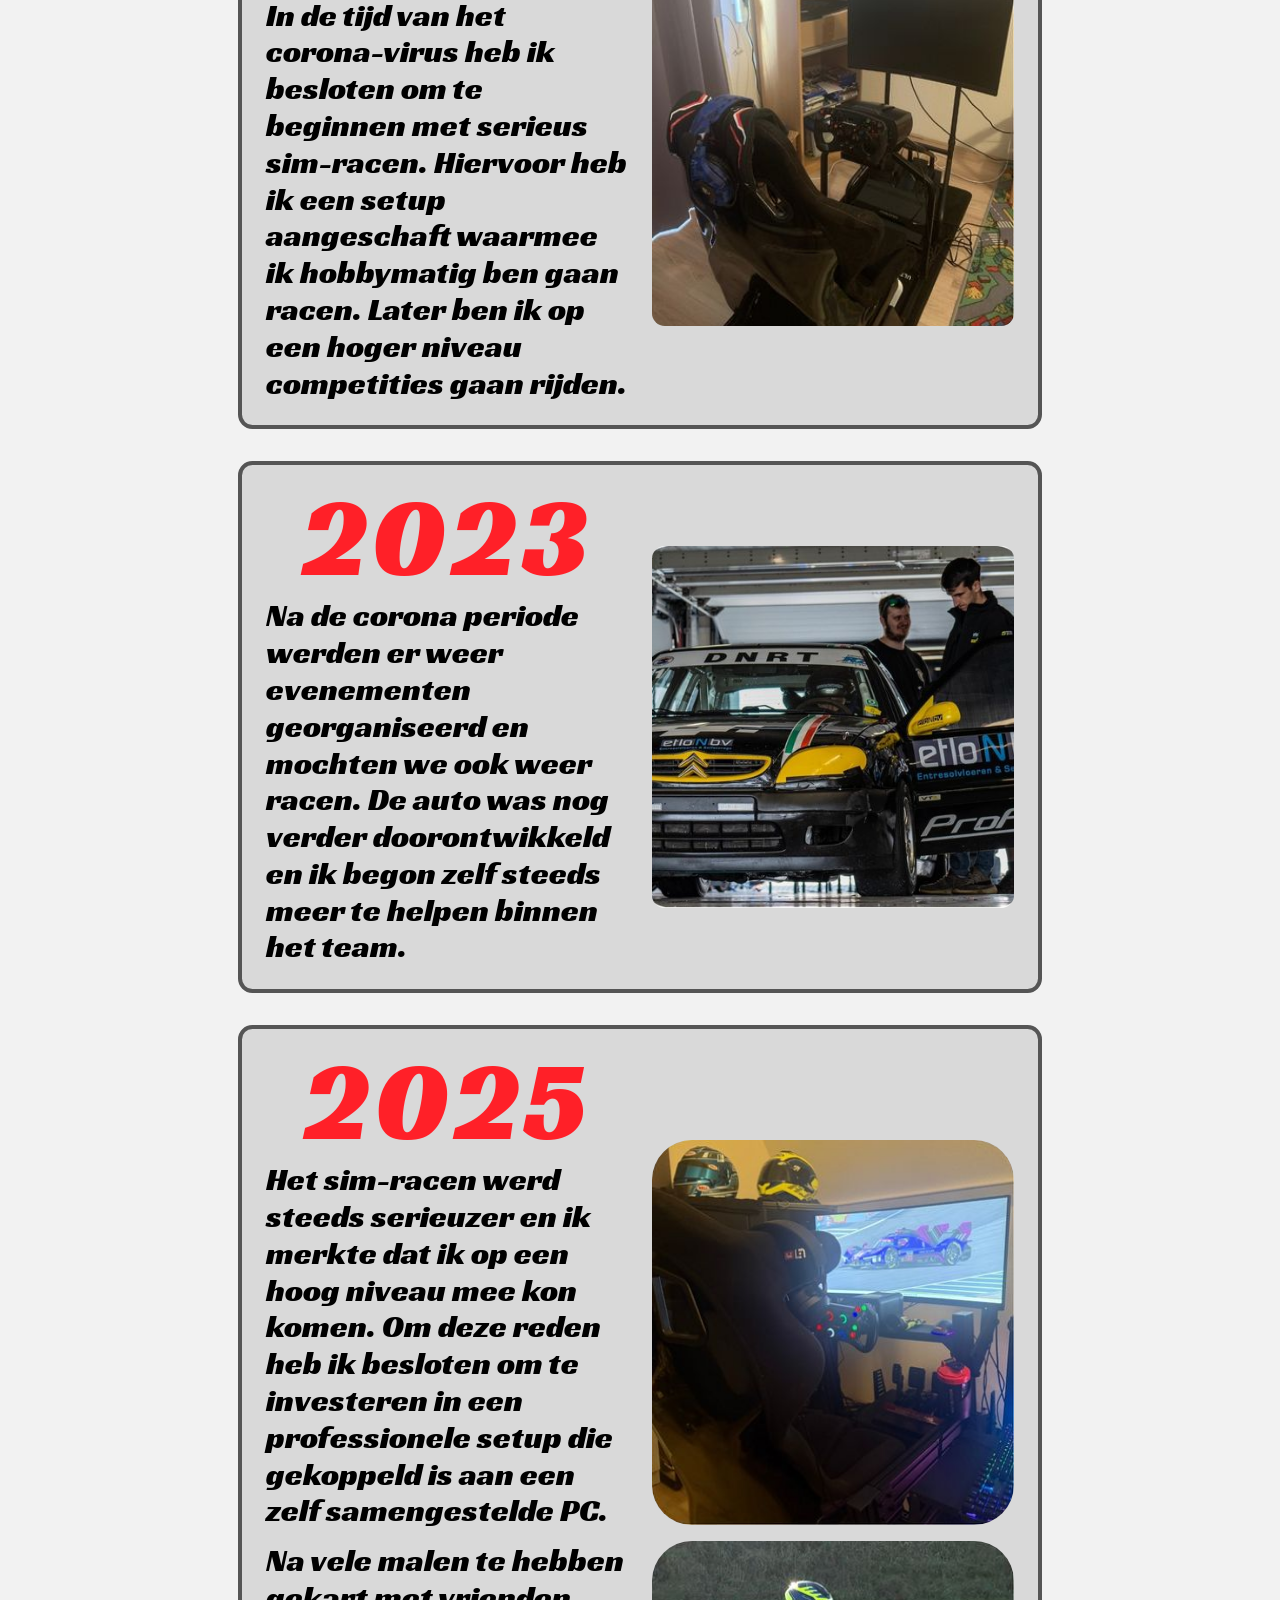
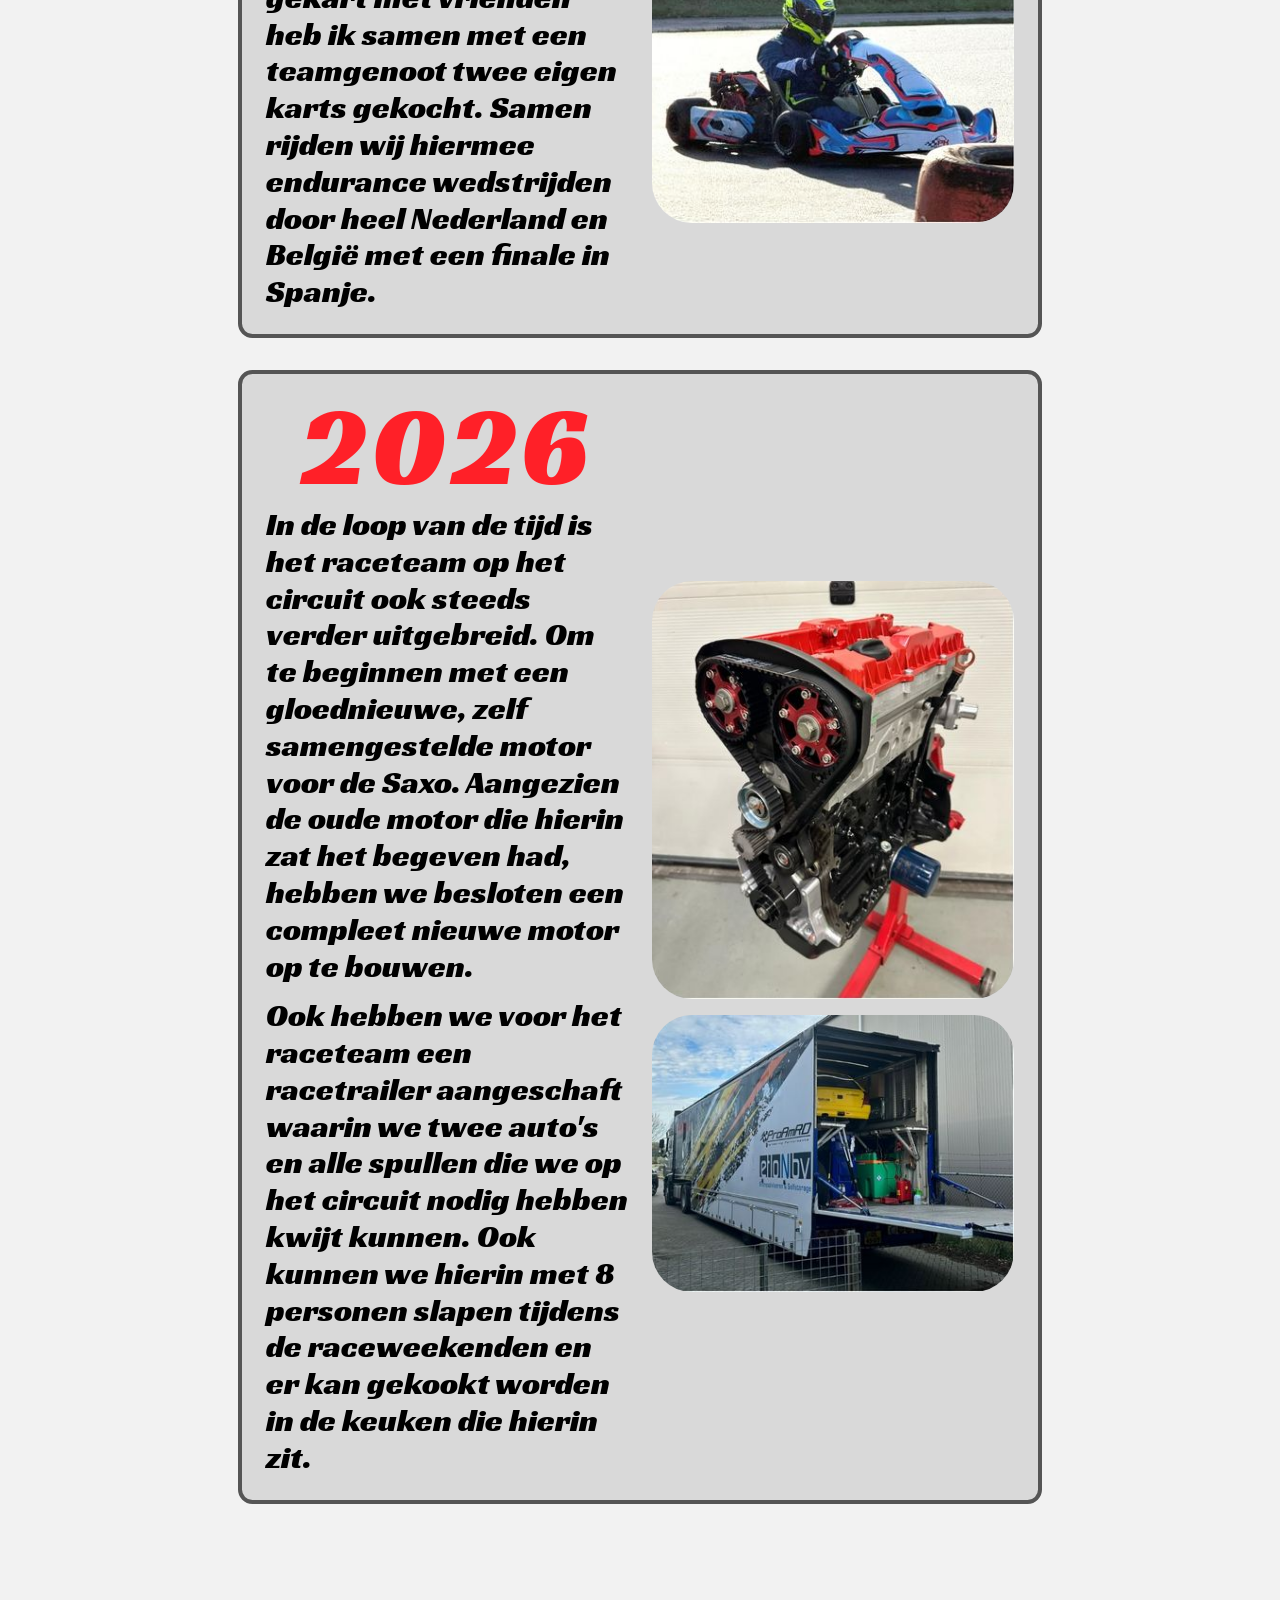
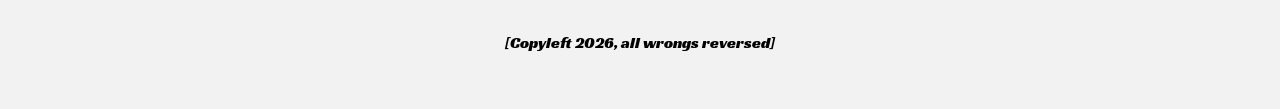
==== commit fc6b6acf: "songtekst afmaken" ====
--- a/index.html
+++ b/index.html
@@ -32,6 +32,7 @@
 
 
     <!-- MARK: PRIVACY DIALOG--> 
+    <!-- GEMAAKT AAN DE HAND VAN DEEP DIVE DIALOGS VAN SANNE --> 
     <button 
     id="privacy-button" 
     type="button"
--- a/assets/style/normal.css
+++ b/assets/style/normal.css
@@ -210,7 +210,7 @@
 /* MARK: BLOKKEN TIJDLIJN */
 section {
   display: grid;
-  grid-template-columns: minmax(0, 1fr) minmax(0, 1fr);
+  grid-template-columns: minmax(0, 1fr);
   gap: clamp(1em, 3vw, 1.5em);
   margin: 2em 0;
   padding: clamp(0.7em, 3vw, 1.5em);
@@ -229,9 +229,10 @@
 /* MARK: JAARTALLEN */
 section article h2 {
   margin: 0 0 0.1em;
+  text-align: center;
   color: #ff2028;
   font-family: "Racing Sans One" , sans-serif;
-  font-size: clamp(3rem, 15vw, 7rem);
+  font-size: clamp(2rem, 15vw, 7rem);
   line-height: 0.85;
   font-style: normal;
   font-weight: 400;
@@ -243,7 +244,7 @@
   margin: 0.4em 0 0;
   color: var(--color);
   font-family: "Racing Sans One", sans-serif;
-  font-size: clamp(1rem, 3vw, 1.4rem);
+  font-size: clamp(2rem, 3vw, 1.4rem);
   line-height: 1.15;
   font-style: normal;
   font-weight: 400;
@@ -269,6 +270,11 @@
   grid-template-columns: 1fr;
   gap: 1em;
   margin: 0;
+
+  @media (width <= 40em) {
+    grid-template-columns: 1fr 1fr;
+    gap: 0.5em;
+  }
 }
 
 
@@ -288,6 +294,7 @@
 }
 
 /* MARK: PRIVACY DIALOG*/
+/* GEMAAKT AAN DE HAND VAN DEEP DIVE DIALOGS VAN SANNE */
 html:has(dialog:open) {
       overflow-y:clip;
     }
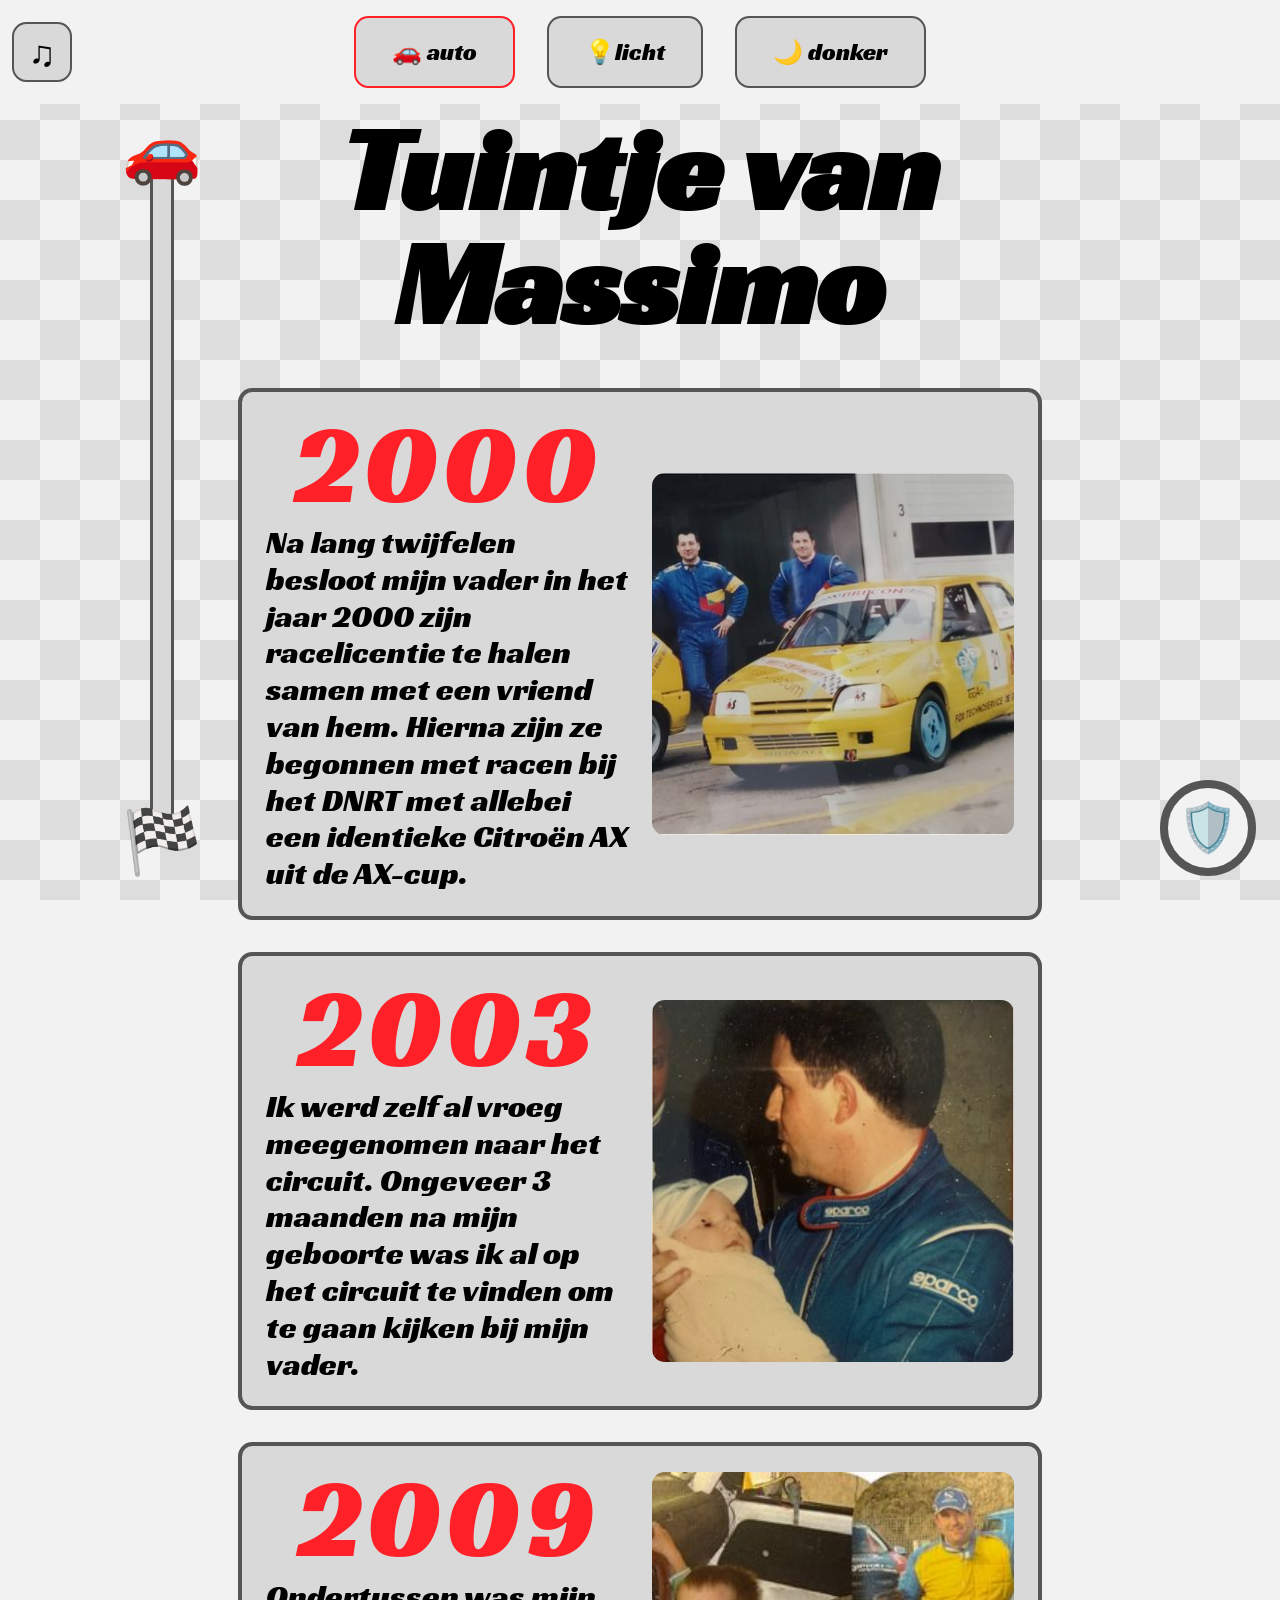
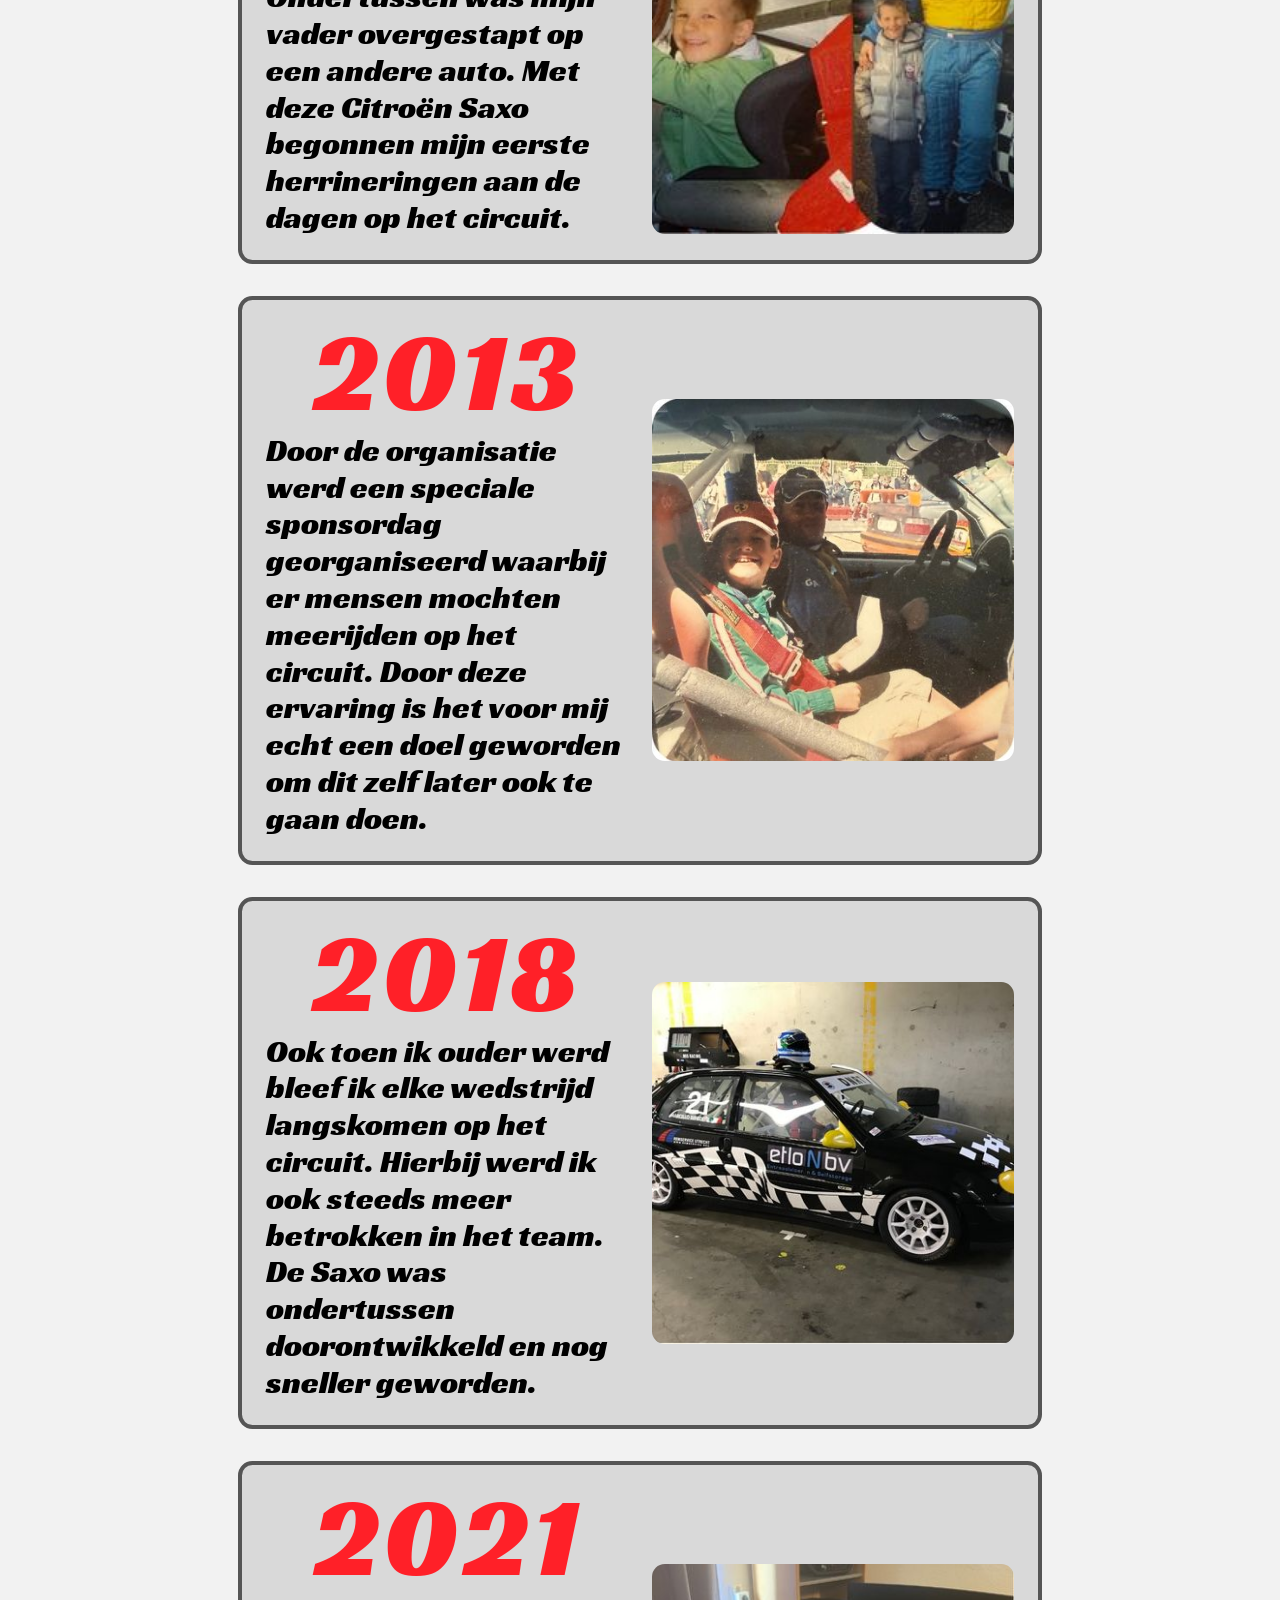
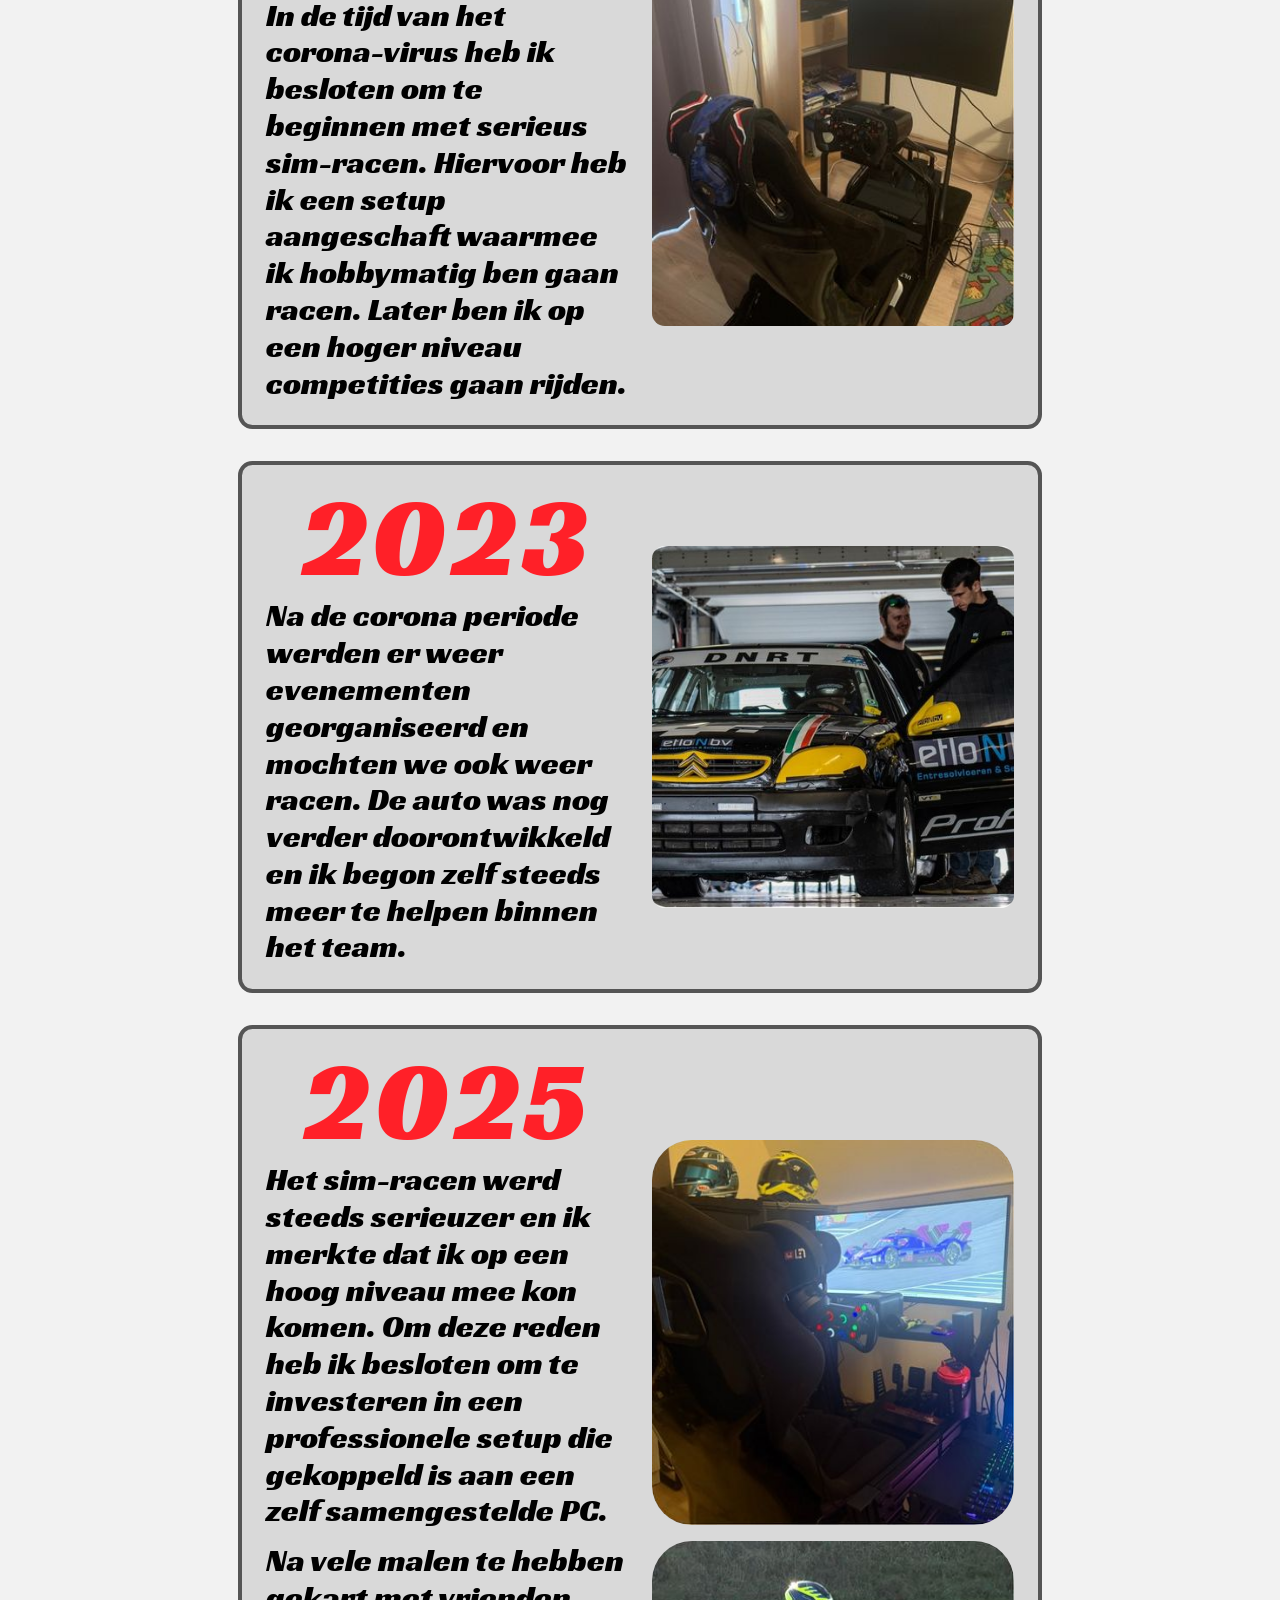
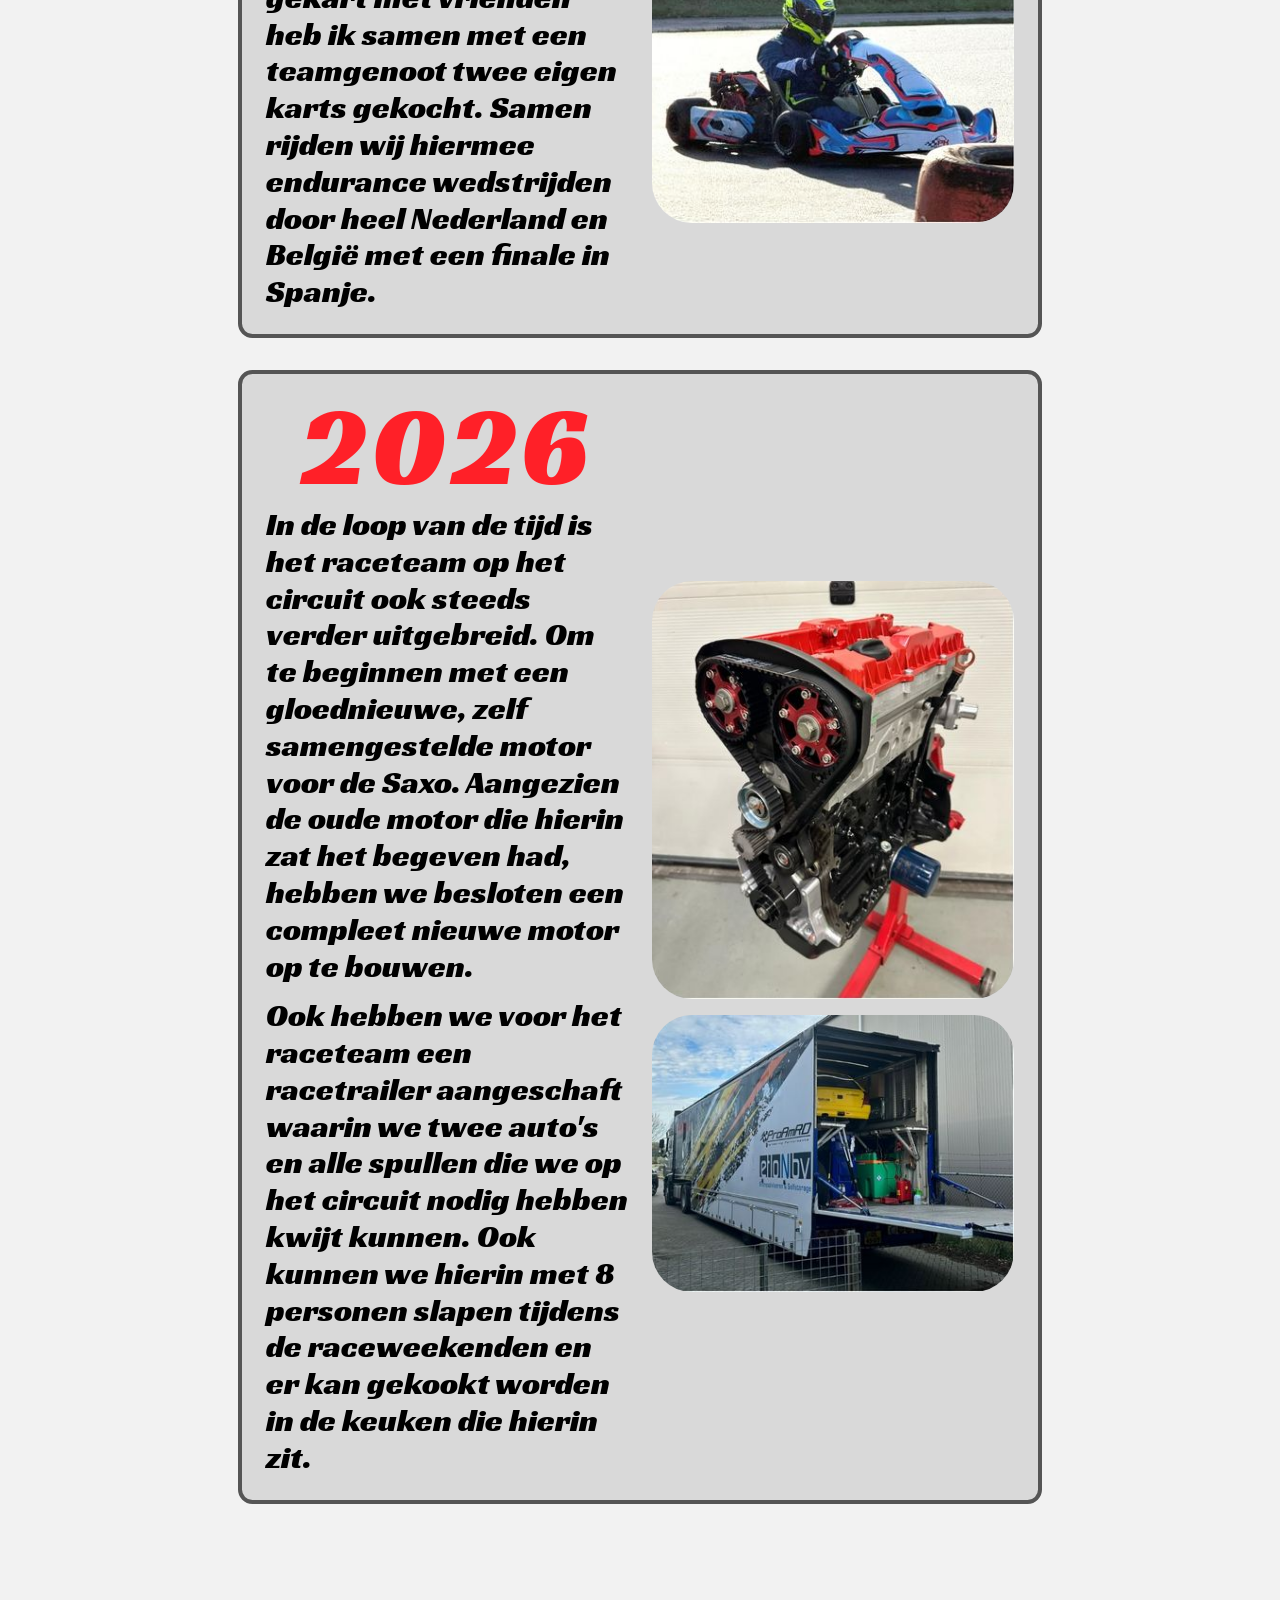
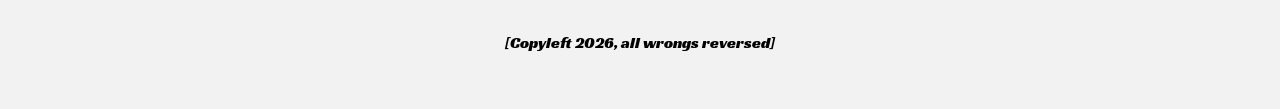
==== commit fab3b8c4: "feedback privacy melding" ====
--- a/index.html
+++ b/index.html
@@ -39,7 +39,7 @@
     aria-label="Priavcyinformatie openen"
     commandfor="mydialog" 
     command="show-modal"
-    >🍪</button>
+    >🛡️</button>
 
     <dialog id="mydialog">
       <form method="dialog">
--- a/assets/style/normal.css
+++ b/assets/style/normal.css
@@ -14,7 +14,7 @@
   --background: light-dark(#f2f2f2, #242424);
   --card-background: light-dark(#d9d9d9, #303030);
   --color: light-dark(#000000, #ffffff);
-  --dialog-color: light-dark(#4f4f4f, #a9a9a9);
+  --dialog-color: light-dark(#4f4f4f, #cfcfcf);
   --border: light-dark(#555555, #a9a9a9);
   --pattern: light-dark(#dddddd, #2d2d2d);
   --accent: #ff2028;
@@ -300,9 +300,11 @@
     }
 
 dialog {
+  font-family: Arial, sans-serif;
   width: 60vw;
-  max-width: 90%;
-  height: 75vh;
+  max-width: 55%;
+  height: auto;
+  max-height: 80%;
   overflow-y: auto;
   margin: auto;
   border: 0.25rem solid var(--border);
@@ -316,21 +318,25 @@
 }
 
 dialog h3 {
-  color: #ff2028;
-  font-size: clamp(1.8rem, 6vw, 3.5rem);
+  max-width: 95%;
+  font-family: "Racing Sans One", sans-serif;
+  color: var(--color);
+  font-size: clamp(1.8rem, 6vw, 3.8rem);
   text-transform: uppercase;
   text-align: center;
-  margin-top: 0.625em;
+  margin-top: 0.35em;
   margin-bottom: 0.625em;
 }
 
 dialog h4 {
-  font-size: clamp(1.1rem, 6vw, 3.5rem);
+  max-width: 95%;
+  font-size: clamp(1rem, 3.5vw, 2rem);
   margin-top: 1em;
   margin-bottom: 0;
 }
 
 dialog p {
+  max-width: 90%;
   margin-top: 0.125em;
   margin-bottom: 0.125em;
   font-size: clamp(1rem, 2.5vw, 1.2rem);
@@ -349,6 +355,42 @@
   cursor: pointer;
 }
 
+/* MARK: PRIVACY MOBIEL */
+@media (width <= 40em) {
+  dialog {
+    width: 90vw;
+    max-width: 70%;
+    height: auto;
+    max-height: 75%;
+    padding: 0.8em;
+    border-radius: 1em;
+  }
+
+  dialog h3 {
+    font-size: 2rem;
+    margin-bottom: 0.5em;
+  }
+
+  dialog h4 {
+    font-size: 1.35rem;
+    margin-top: 0.7em;
+  }
+
+  dialog p {
+    font-size: 1.1rem;
+    line-height: 1.2;
+  }
+
+  #begrepen {
+    width: 70%;
+    height: auto;
+    padding: 0.2em;
+    font-size: 1.7rem;
+  }
+}
+
+
+/* MARK: PRIVACY BUTTON */
 #privacy-button {
   position: fixed;
   right: 0.75rem;
@@ -376,7 +418,8 @@
 }
 
 /* MARK: SCROLL PROGRESS */
-/* GEBRUIKTE BRON=https://developer.mozilla.org/en-US/docs/Web/CSS/Guides/Scroll-driven_animations/Timelines*/
+/* GEBRUIKTE BRON=https://developer.mozilla.org/en-US/docs/Web/CSS/Guides/Scroll-driven_animations/Timelines*/ 
+/* CODE AAN DE HAND VAN EXTERNE BRON DUS WEET NIET VAN ALLES WAT HET PRECIES DOET */
 #scroll-progress {
   position: fixed;
   left: clamp(8px, calc(50vw - 470px), 150px);
@@ -406,7 +449,7 @@
   animation-name: drive;
   animation-duration: 1ms;
   animation-timing-function: linear;
-  animation-timeline: scroll(root block);
+  animation-timeline: scroll;
 
   @media (width > 40em) {
     font-size: 4em;
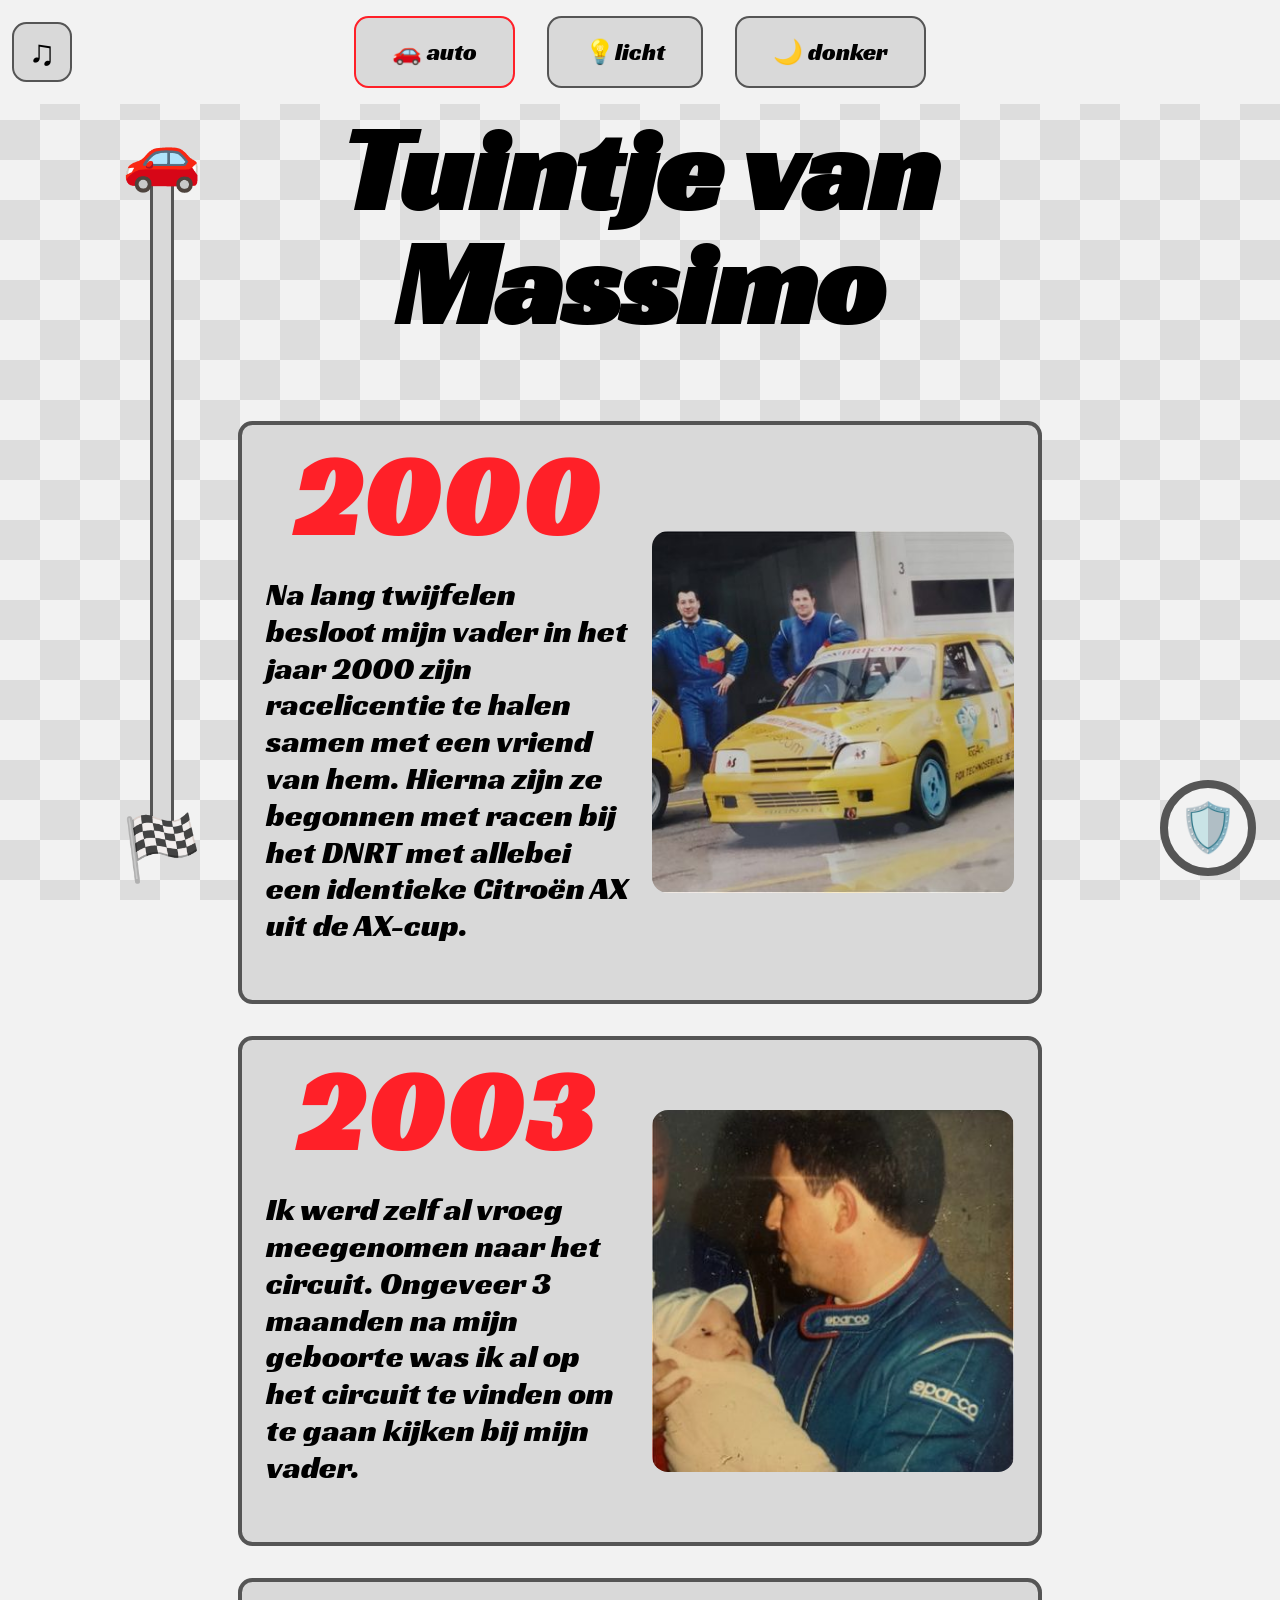
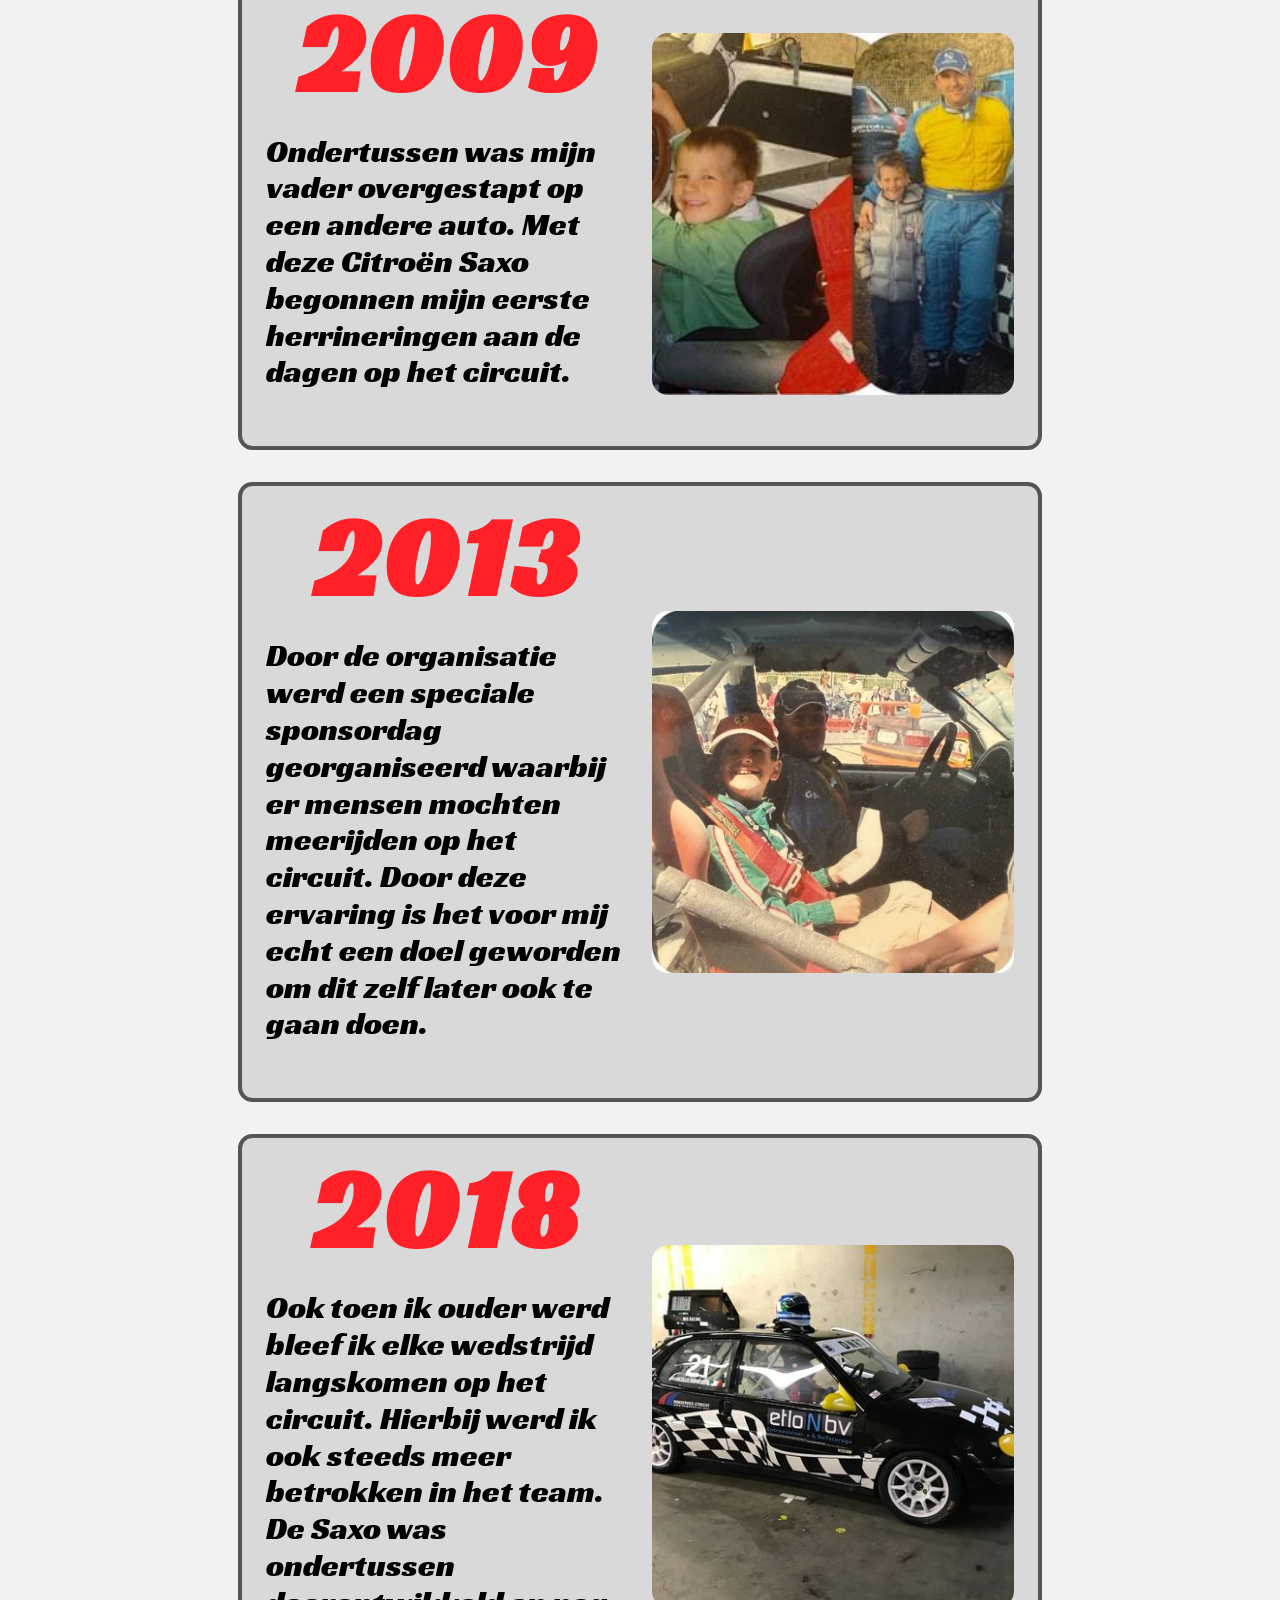
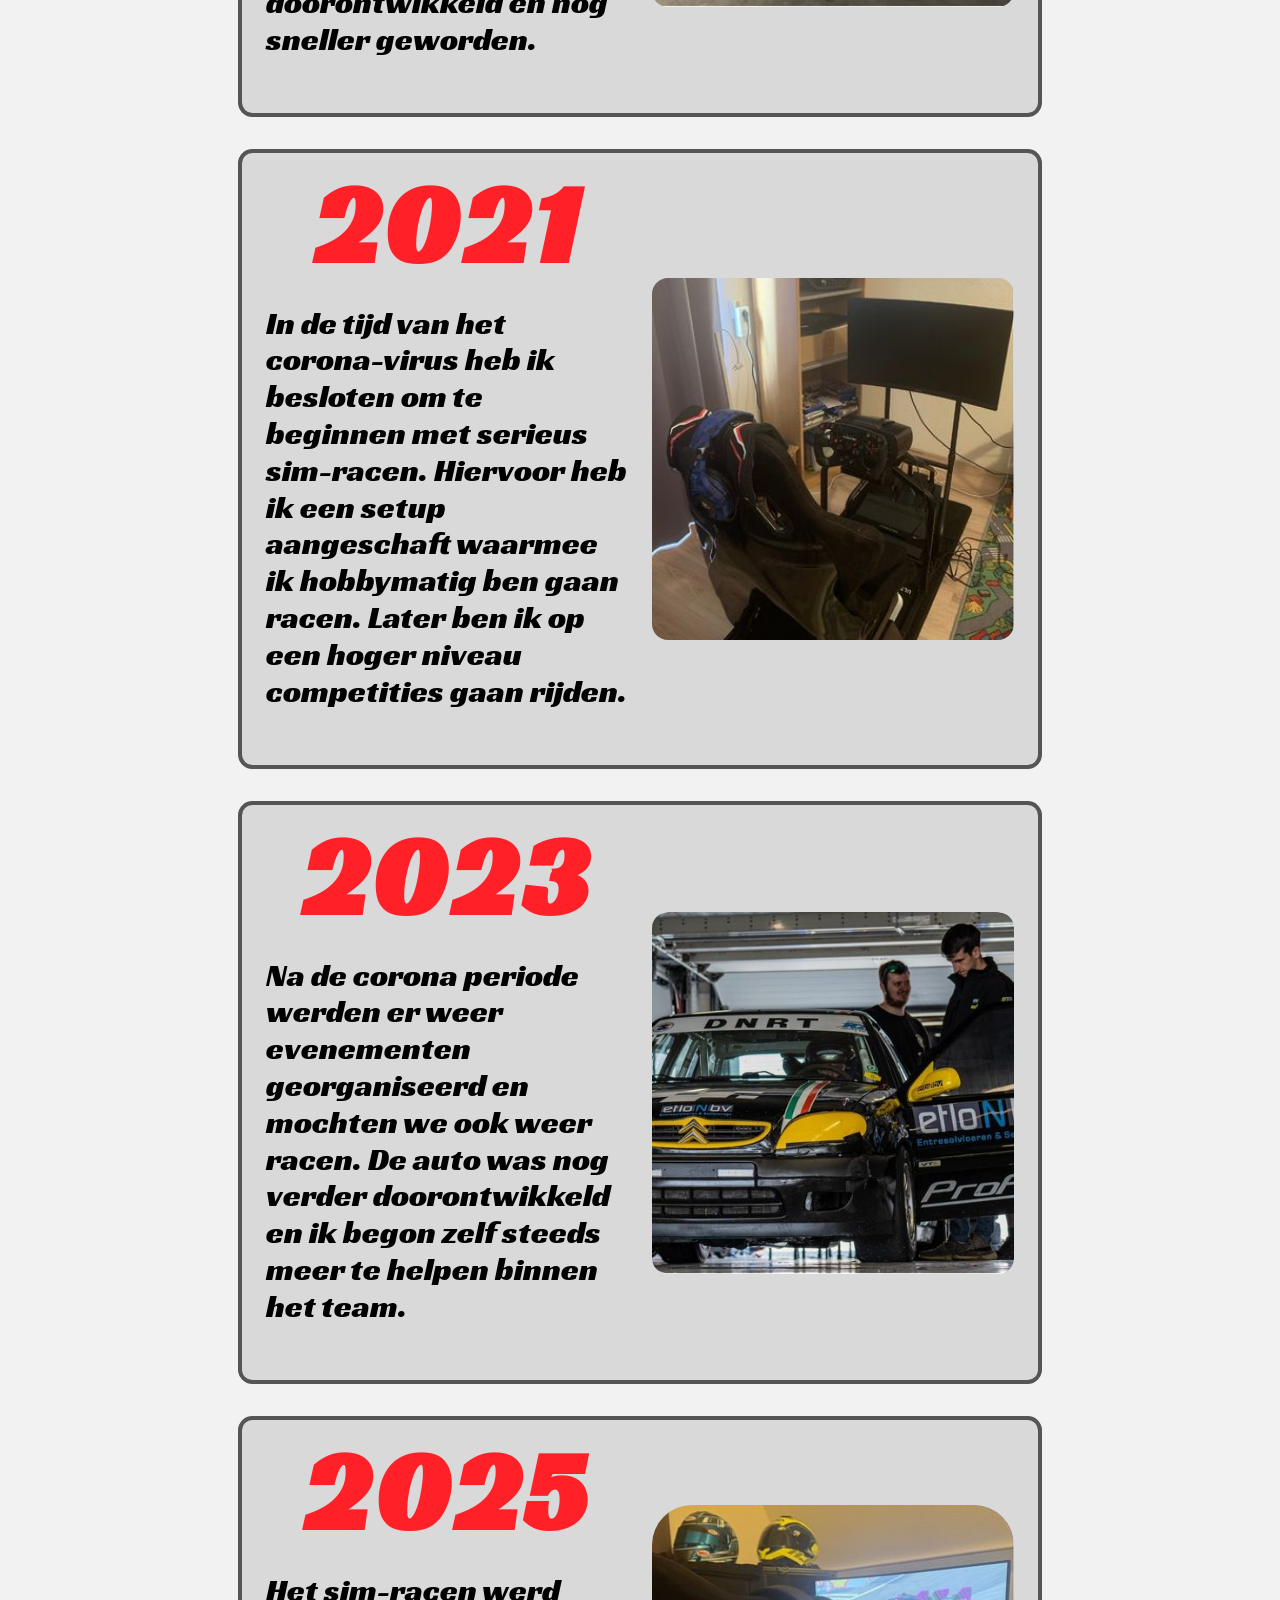
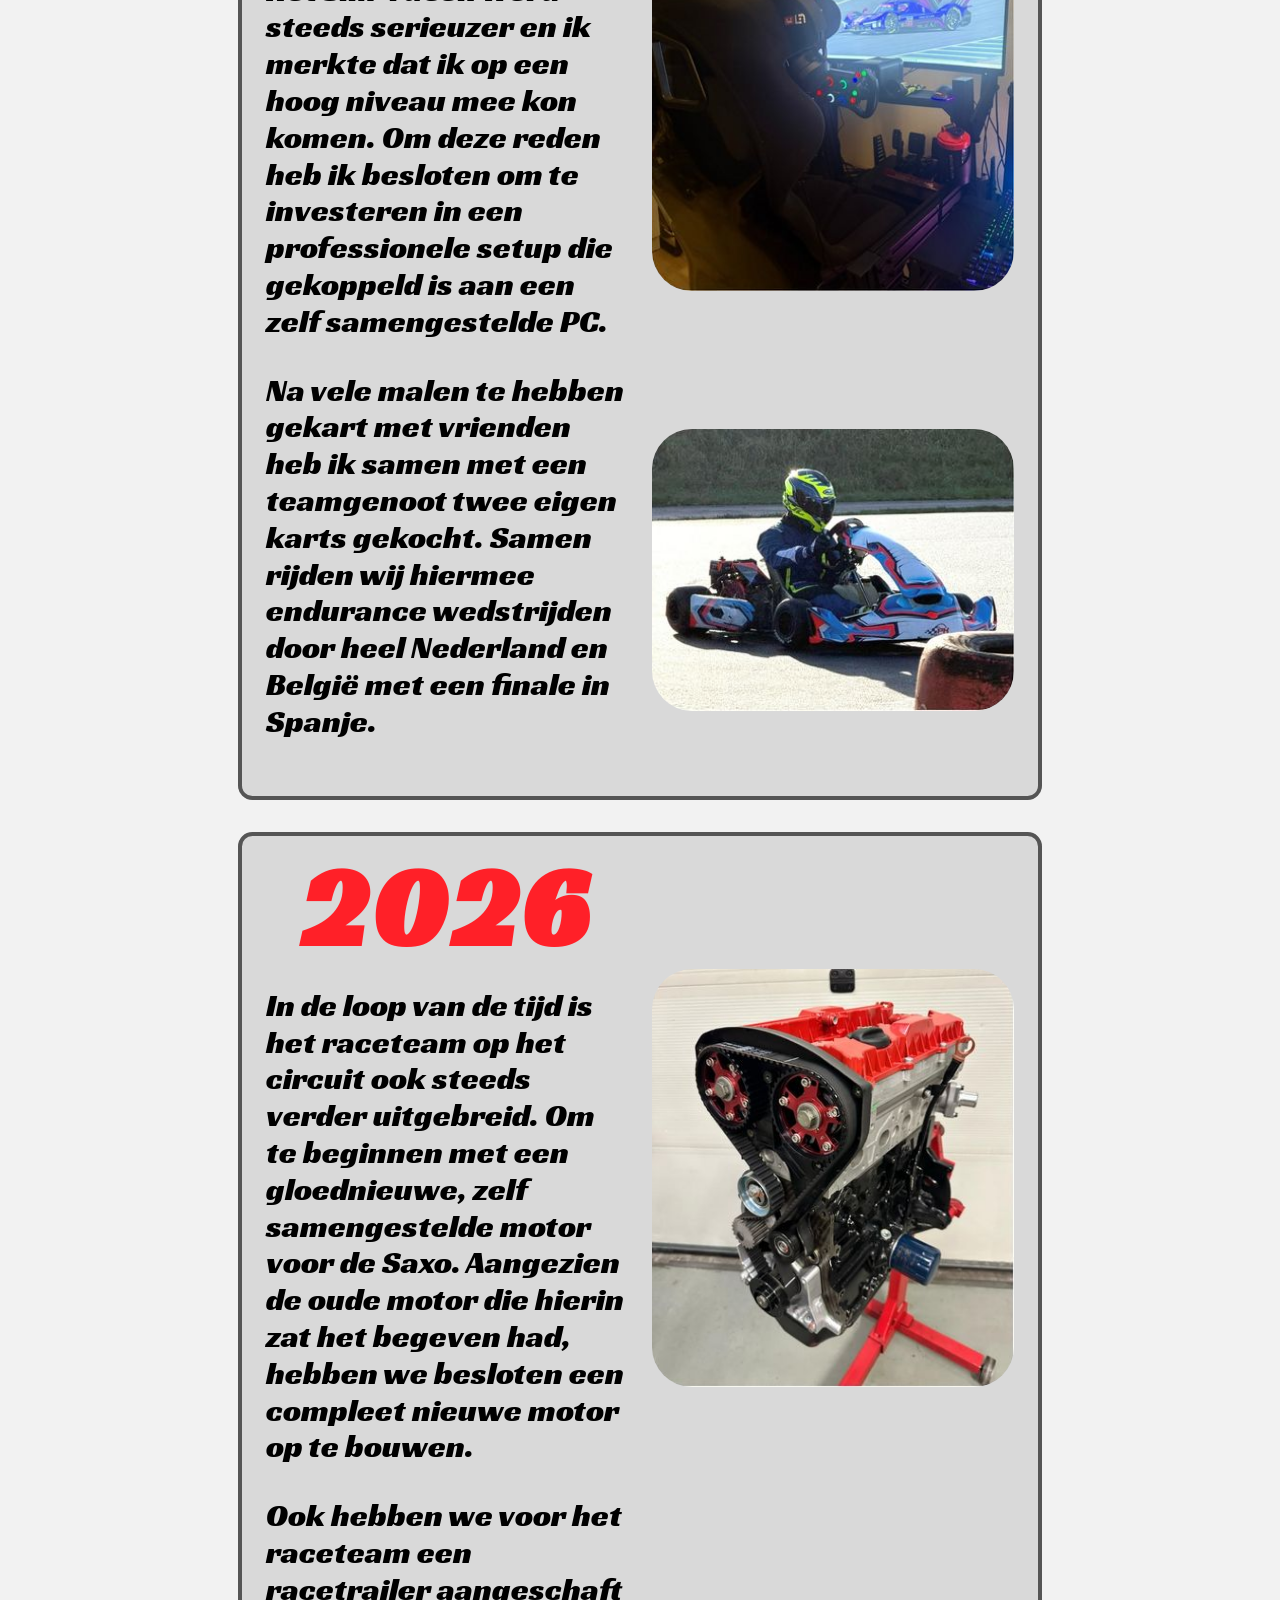
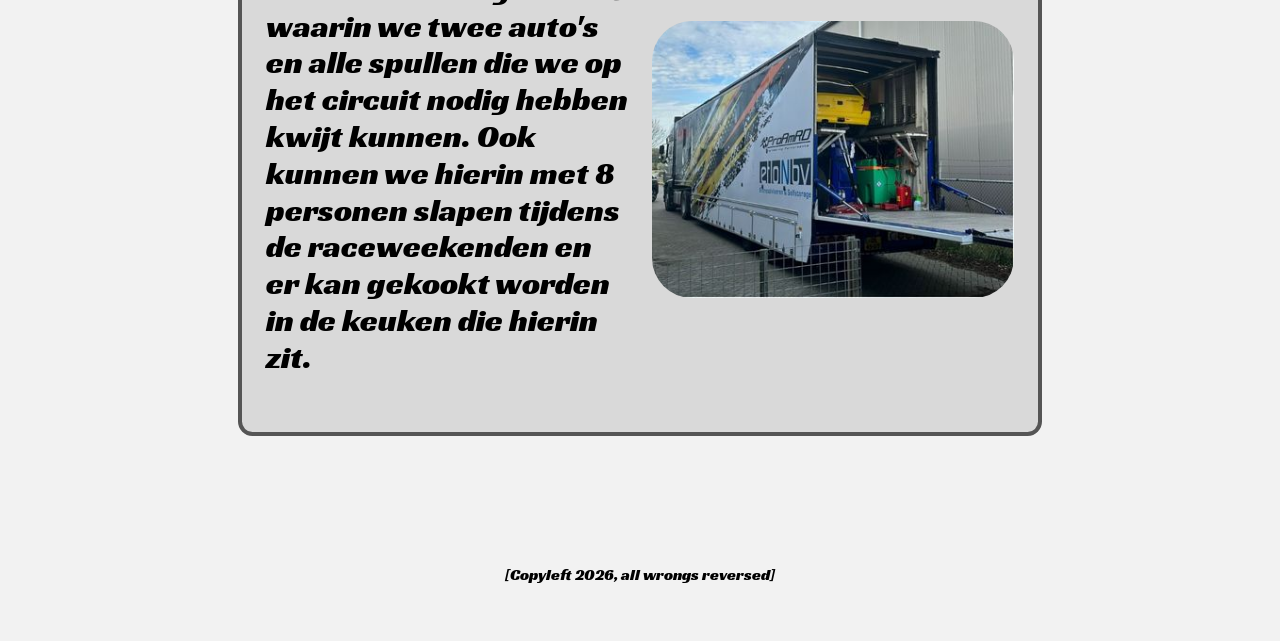
==== commit 8e6b97ef: "finetunen code website + commentaren toegevoegd" ====
--- a/index.html
+++ b/index.html
@@ -83,6 +83,7 @@
 
 
     <!-- MARK: LINK MUZIEK EN DARK/LIGHT KEUZE -->
+    <!-- DARK/LIGHT GEMAAKT MET BEHULP VAN DEEP-DIVE LIGHT DARK THEME -->
   <nav>
     <a href="./songtekst/letithappen.html" aria-label="songtekst bekijken">
         <span>♫</span>
--- a/assets/style/normal.css
+++ b/assets/style/normal.css
@@ -8,6 +8,7 @@
 }
 
 /* MARK: KLEUREN LIGHT/DARK MODE */
+/* GEMAAKT MET BEHULP VAN DEEP-DIVE LIGHT DARK THEME */
 html {
   color-scheme: light dark;
 
@@ -40,31 +41,13 @@
 
 
 /* MARK: ACHTERGROND */
+/* GEBRUIK GEMAAKT VAN DEEP-DIVE VLAGGEN&CO EN https://www.w3schools.com/css/css3_gradients.asp VOOR EXTRA UITLEG */
 body {
   background-color: var(--background);
-  background-image:
-  linear-gradient(
-    45deg,
-    var(--pattern) 25%,
-    transparent 25%,
-    transparent 75%,
-    var(--pattern) 75%
-  ),
-  linear-gradient(
-    45deg,
-    var(--pattern) 25%,
-    transparent 25%,
-    transparent 75%,
-    var(--pattern) 75%
-  );
-
+  background-image: repeating-conic-gradient(var(--pattern) 0% 25%, transparent 0% 50% );
+  /* PERCENTAGES GEVEN AAN OP WELKE POSITIE BINNEN HET KLEURVERLOOP EEN KLEUR BEGINT EN EINDIGT */
   background-size: 5em 5em;
-  background-position: 0 0, 2.5em 2.5em;
   background-attachment: fixed;
-
-  COLOR: VAR(--color);
-  font-family: "Racing Sans One", sans-serif;
-  
 }
 
 
@@ -87,7 +70,6 @@
 }
 
 /* MARK: NAVIGATIEBALK LIGHT/DARK BOVENAAN */
-/* POSITION FIXED ZODAT DEZE TIJDENS SCROLLEN ZICHTBAAR BLIJVEN*/
 nav {
   position: fixed;
   top: 0;
@@ -106,17 +88,6 @@
     gap: 2em;
     padding: 1em 1.5em;
   }
- 
-  label {
-    padding: 0.6em 0.7em;
-    font-size: em;
-    cursor: pointer;
-
-    @media (width > 40em) {
-      padding: 0.8em 1.5em;
-      font-size: 1.5em;
-    }
-  }
 }
 
 nav label,
@@ -135,6 +106,7 @@
   }
 }
 
+/* MARK: NAVIGATIE NAAR SONGTEKST */
 nav > a {
   position: absolute;
   left: 0.75rem;
@@ -150,19 +122,12 @@
   justify-content: center;
 
   padding: 0;
-  border: 0.125rem solid var(--border);
-  border-radius: 0.6em;
-  background-color: var(--card-background);
-
   text-decoration: none;
 }
 
 nav > a span {
-  display: block;
   color: var(--color);
   font-size: 1.5em;
-  line-height: 1;
-  transform: translateY(0.125rem);
 }
 
 
@@ -199,29 +164,26 @@
 }
 
 header h1 {
-  margin: 0;
   color: var(--color);
   font-family: "Racing Sans One", sans-serif;
   line-height: 0.95;
-  font-style: normal;
   font-size: clamp(2.5rem, 12vw, 7.5rem);
 }
 
 /* MARK: BLOKKEN TIJDLIJN */
 section {
   display: grid;
-  grid-template-columns: minmax(0, 1fr);
+  grid-template-columns: 1fr;
   gap: clamp(1em, 3vw, 1.5em);
+  padding: clamp(0.7em, 3vw, 1.5em);
   margin: 2em 0;
-  padding: clamp(0.7em, 3vw, 1.5em);
   background-color: var(--card-background);
   border: 0.25rem solid var(--border);
   border-radius: 0.9em;
 
 
   @media (width > 40em) {
-    grid-template-columns: minmax(0, 1fr) minmax(0, 1fr);
-    align-items: center;
+    grid-template-columns: 1fr 1fr;
   }
 } 
 
@@ -234,30 +196,25 @@
   font-family: "Racing Sans One" , sans-serif;
   font-size: clamp(2rem, 15vw, 7rem);
   line-height: 0.85;
-  font-style: normal;
-  font-weight: 400;
   letter-spacing: 0.04em;
 }
 
 /* MARK: TEKSTEN */
 section article p {
-  margin: 0.4em 0 0;
   color: var(--color);
   font-family: "Racing Sans One", sans-serif;
   font-size: clamp(2rem, 3vw, 1.4rem);
   line-height: 1.15;
-  font-style: normal;
   font-weight: 400;
 }
 
 /* MARK: ENKELE AFBEELDINGEN */
 section > img {
-  display: block;
   width: 100%;
   aspect-ratio: 4/3;
-  object-fit: cover;
+  object-fit: cover; /* AFBEELDING VULT VOLLEDIGE BESCHIKBARE AFBEELDINGSRUIMTE */
   align-self: center;
-  border-radius: 0.8em;
+  border-radius: 1em;
 
   @media (width > 40em) {
     aspect-ratio: 1/1;
@@ -282,7 +239,7 @@
   display: block;
   width: 100%;
   height: auto;
-  object-fit: contain;
+  align-self: center;
   border-radius: 2.5em;
 }
   
@@ -296,24 +253,20 @@
 /* MARK: PRIVACY DIALOG*/
 /* GEMAAKT AAN DE HAND VAN DEEP DIVE DIALOGS VAN SANNE */
 html:has(dialog:open) {
-      overflow-y:clip;
+      overflow-y:clip; /* VOORKOMT DAT DE PAGINA VERTICAAL BUITEN HET ZICHTBARE GEBIED KAN SCROLLEN WANNEER DIALOG OPEN IS */
     }
 
 dialog {
   font-family: Arial, sans-serif;
-  width: 60vw;
   max-width: 55%;
-  height: auto;
-  max-height: 80%;
-  overflow-y: auto;
-  margin: auto;
+  max-height: 90%;
   border: 0.25rem solid var(--border);
   border-radius: 1.8em;
   background-color: var(--background);
   color: var(--color);
 
   &::backdrop {
-    backdrop-filter: blur(0.625rem);
+    backdrop-filter: blur(0.8rem);
   }
 }
 
@@ -348,7 +301,7 @@
   font-size: 1.75em;
   width: 35vw;
   height: 6vw;
-  border: 0.1875rem solid var(--border);
+  border: 0.18rem solid var(--border);
   border-radius: 0.7em;
   display: block;
   margin: 1em auto;
@@ -358,11 +311,8 @@
 /* MARK: PRIVACY MOBIEL */
 @media (width <= 40em) {
   dialog {
-    width: 90vw;
     max-width: 70%;
-    height: auto;
     max-height: 75%;
-    padding: 0.8em;
     border-radius: 1em;
   }
 
@@ -382,7 +332,6 @@
   }
 
   #begrepen {
-    width: 70%;
     height: auto;
     padding: 0.2em;
     font-size: 1.7rem;
@@ -422,9 +371,8 @@
 /* CODE AAN DE HAND VAN EXTERNE BRON DUS WEET NIET VAN ALLES WAT HET PRECIES DOET */
 #scroll-progress {
   position: fixed;
-  left: clamp(8px, calc(50vw - 470px), 150px);
-  top: 55%;
-  transform: translateY(-50%);
+  left: clamp(0.5rem, calc(50vw - 29.5rem), 9.4rem);  /* clamp(minimum, bereken(50% venster - 29.5rem), maximum */
+  top: 18%;
   width: 0.625rem;
   height: 60vh;
   background-color: var(--card-background);
@@ -443,13 +391,11 @@
   top: -0.75em;
   left: 50%;
   z-index: 2;
-  left: 50%;
   font-size: 2em;
-  transform: translateX(-50%);
+  transform: translateX(-50%); /* TERUGSCHUIVEN MET 50% VAN EIGEN BREEDTE */
   animation-name: drive;
-  animation-duration: 1ms;
-  animation-timing-function: linear;
-  animation-timeline: scroll;
+  animation-timing-function: linear; /* LAAT ANIMATIE GElIJKMATIG VERLOPEN */
+  animation-timeline: scroll(root block); /* KOPPELT ANIMATIE AAN SCROLLVOORTGANG */
 
   @media (width > 40em) {
     font-size: 4em;
@@ -462,20 +408,14 @@
   left: 50%;
   bottom: -0.75em;
   font-size: 2em;
-  transform: translateX(-50%);
-
-  @media (width > 40em) {
-    bottom: -0.75em;
+  transform: translateX(-50%); /* TERUGSCHUIVEN MET 50% VAN EIGEN BREEDTE */
+
+  @media (width > 40em) {
     font-size: 4em;
   }
 }
 
 @keyframes drive {
-  from {
-    top: -0.75em;
-  }
-
-  to {
-    top: calc(100% - 0.75em);
-  }
-}
+  from { top: -0.75em; }
+  to { top: calc(100% - 0.75em); }
+}
